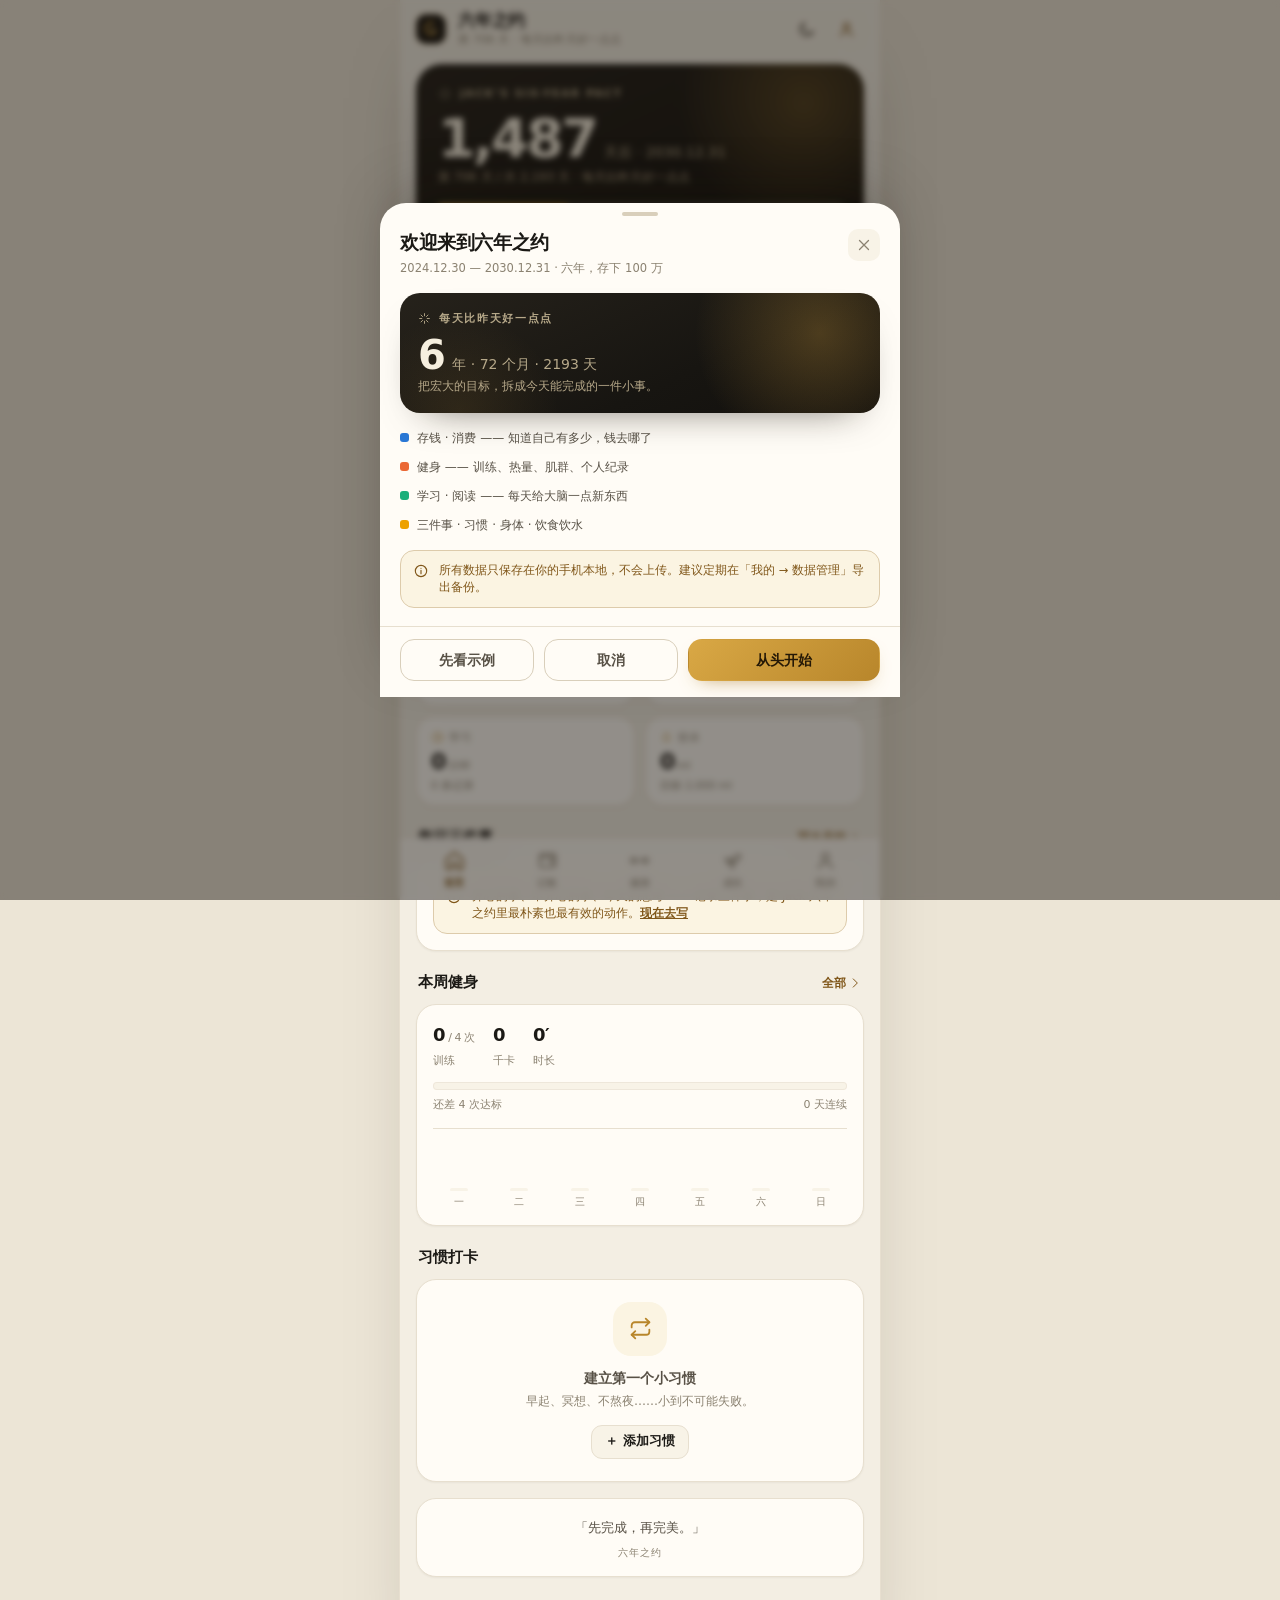
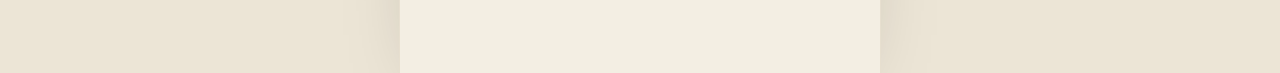
==== 六年之约.html @ 823431a7 "六年之约 · PWA 离线记录应用 存钱、消费、健身、学习、阅读、习惯、饮食、身体数据与小米手表 CSV 导入。  Co-Authored-By: Claude Code <noreply@anthr" ====
<!doctype html>
<html lang="zh-CN" data-theme="light">
<head>
<meta charset="utf-8">
<meta name="viewport" content="width=device-width, initial-scale=1, viewport-fit=cover, maximum-scale=1">
<meta name="theme-color" content="#F3EEE3" id="theme-color">
<meta name="description" content="Jack 六年之约 · 存钱、消费、健身、学习、阅读、习惯，每天比昨天好一点点。">
<meta name="apple-mobile-web-app-capable" content="yes">
<meta name="apple-mobile-web-app-status-bar-style" content="default">
<meta name="apple-mobile-web-app-title" content="六年之约">
<title>六年之约 · Jack</title>

<link rel="icon" href="[data-uri]">
<link rel="apple-touch-icon" href="[data-uri]">
<style>
/* ============================================================
   六年之约 · Jack — mobile PWA
   Warm paper + gold. Light & dark are each selected, not flipped.
   ============================================================ */

:root {
  color-scheme: light;
  --bg: #f3eee3;
  --bg-2: #ece5d6;
  --card: #fffcf6;
  --card-2: #f8f3e7;
  --ink: #1b1915;
  --ink-2: #585146;
  --muted: #8b8271;
  --line: #e7dfcf;
  --line-2: #d9cfbb;
  --gold: #b8862b;
  --gold-2: #d5a845;
  --gold-ink: #80571a;
  --gold-soft: #f4e6c4;
  --gold-wash: #fbf4e2;
  --gold-grad: linear-gradient(135deg, #d9a845 0%, #b8862b 100%);
  --good: #006300;
  --good-wash: #e8f2e6;
  --critical: #b5483e;
  --critical-wash: #f8e9e6;
  --info: #2a78d6;
  --shadow: 0 1px 2px rgba(48, 38, 18, .04), 0 10px 28px -16px rgba(48, 38, 18, .22);
  --shadow-sm: 0 1px 2px rgba(48, 38, 18, .05);
  --hero-bg: linear-gradient(155deg, #26221b 0%, #171511 62%, #12100d 100%);
  --hero-ink: #f6efdf;
  --hero-muted: #b7a98a;
  --track: rgba(255, 255, 255, .13);
  --chart-grid: #e7dfcf;
  --chart-axis: #b9ae98;
  --tooltip-bg: #1b1915;
  --tooltip-ink: #fffcf6;
  --series-1: #2a78d6;
  --series-2: #eb6834;
  --series-3: #1baf7a;
  --series-4: #eda100;
  --series-5: #e87ba4;
  --series-6: #008300;
  --series-7: #6250d6;
  --series-8: #e34948;
  --series-other: #8b8271;
  --radius: 20px;
  --safe-t: env(safe-area-inset-top, 0px);
  --safe-b: env(safe-area-inset-bottom, 0px);
}

html[data-theme="dark"] {
  color-scheme: dark;
  --bg: #0e0d0c;
  --bg-2: #151412;
  --card: #181613;
  --card-2: #201d19;
  --ink: #f4efe5;
  --ink-2: #c7bfb0;
  --muted: #948b7b;
  --line: #2b2722;
  --line-2: #3a352e;
  --gold: #d9a441;
  --gold-2: #e9be63;
  --gold-ink: #e9be63;
  --gold-soft: #3a2d14;
  --gold-wash: #241d10;
  --good: #4caf50;
  --good-wash: #17271a;
  --critical: #e66767;
  --critical-wash: #2b1716;
  --info: #3987e5;
  --shadow: 0 1px 0 rgba(255, 255, 255, .03), 0 18px 40px -24px rgba(0, 0, 0, .8);
  --shadow-sm: 0 1px 0 rgba(255, 255, 255, .03);
  --hero-bg: linear-gradient(155deg, #262119 0%, #191612 60%, #12100d 100%);
  --hero-ink: #f6efdf;
  --hero-muted: #b7a98a;
  --track: rgba(255, 255, 255, .13);
  --chart-grid: #2b2722;
  --chart-axis: #6f675a;
  --tooltip-bg: #f4efe5;
  --tooltip-ink: #171410;
  --series-1: #3987e5;
  --series-2: #d95926;
  --series-3: #199e70;
  --series-4: #c98500;
  --series-5: #d55181;
  --series-6: #008300;
  --series-7: #9085e9;
  --series-8: #e66767;
  --series-other: #948b7b;
}

* { box-sizing: border-box; }
html, body { margin: 0; padding: 0; }
html { -webkit-text-size-adjust: 100%; }
body {
  background: var(--bg);
  color: var(--ink);
  font-family: -apple-system, BlinkMacSystemFont, system-ui, "Segoe UI", "PingFang SC", "Hiragino Sans GB", "Microsoft YaHei", sans-serif;
  font-size: 15px;
  line-height: 1.5;
  -webkit-font-smoothing: antialiased;
  -webkit-tap-highlight-color: transparent;
  overscroll-behavior-y: none;
}
button, input, select, textarea { font: inherit; color: inherit; }
button { cursor: pointer; border: 0; background: none; padding: 0; }
a { color: inherit; text-decoration: none; }
h1, h2, h3, h4, p { margin: 0; }
svg { display: block; }
:focus-visible { outline: 2px solid var(--gold); outline-offset: 2px; }

/* ---------- shell ---------- */
#phone {
  max-width: 480px;
  min-height: 100dvh;
  margin: 0 auto;
  position: relative;
  background: var(--bg);
}
@media (min-width: 560px) {
  body { background: var(--bg-2); }
  #phone {
    box-shadow: 0 0 0 1px var(--line), 0 30px 80px -40px rgba(30, 24, 12, .35);
  }
}
.view {
  padding: 4px 16px calc(96px + var(--safe-b));
  outline: none;
  animation: fadein .22s ease;
}
@keyframes fadein { from { opacity: .35; transform: translateY(4px); } to { opacity: 1; transform: none; } }
@media (prefers-reduced-motion: reduce) {
  .view { animation: none; }
  * { scroll-behavior: auto !important; }
}

/* ---------- top bar ---------- */
.topbar {
  position: sticky;
  top: 0;
  z-index: 40;
  padding: calc(10px + var(--safe-t)) 16px 10px;
  display: flex;
  align-items: center;
  gap: 12px;
  background: color-mix(in srgb, var(--bg) 82%, transparent);
  -webkit-backdrop-filter: saturate(140%) blur(14px);
  backdrop-filter: saturate(140%) blur(14px);
  border-bottom: 1px solid transparent;
  transition: border-color .2s;
}
.topbar.scrolled { border-bottom-color: var(--line); }
.tb-back {
  width: 34px; height: 34px; margin-left: -6px;
  display: grid; place-items: center;
  border-radius: 12px; color: var(--ink-2);
}
.tb-back:active { background: var(--card-2); }
.tb-title { flex: 1; min-width: 0; }
.tb-title h1 { font-size: 17px; font-weight: 650; letter-spacing: -.2px; line-height: 1.25; }
.tb-title p { font-size: 11px; color: var(--muted); letter-spacing: .02em; margin-top: 1px; }
.tb-mark {
  width: 30px; height: 30px; border-radius: 10px;
  background: #1b1915; display: grid; place-items: center;
  box-shadow: inset 0 0 0 1px rgba(217, 164, 65, .3);
}
.tb-mark svg { width: 20px; height: 20px; }
.tb-actions { display: flex; gap: 4px; }
.icon-btn {
  width: 36px; height: 36px; border-radius: 12px;
  display: grid; place-items: center; color: var(--ink-2);
  transition: background .15s, color .15s;
}
.icon-btn:active { background: var(--card-2); color: var(--ink); }
.icon-btn.accent { color: var(--gold-ink); }

/* ---------- tab bar ---------- */
.tabbar {
  position: fixed;
  z-index: 50;
  left: 50%; bottom: 0;
  transform: translateX(-50%);
  width: 100%; max-width: 480px;
  display: grid;
  grid-template-columns: repeat(5, 1fr);
  padding: 6px 8px calc(6px + var(--safe-b));
  background: color-mix(in srgb, var(--card) 88%, transparent);
  -webkit-backdrop-filter: saturate(150%) blur(18px);
  backdrop-filter: saturate(150%) blur(18px);
  border-top: 1px solid var(--line);
}
.tab {
  display: flex; flex-direction: column; align-items: center; gap: 3px;
  padding: 5px 0 4px; border-radius: 14px;
  color: var(--muted);
  font-size: 10px; letter-spacing: .02em;
  transition: color .15s;
}
.tab svg { width: 23px; height: 23px; }
.tab.active { color: var(--gold-ink); font-weight: 600; }
.tab:active { background: var(--gold-wash); }

/* ---------- page heads ---------- */
.page-head { display: flex; align-items: flex-end; justify-content: space-between; gap: 12px; padding: 10px 2px 14px; }
.page-head h2 { font-size: 24px; font-weight: 680; letter-spacing: -.6px; }
.page-head p { font-size: 12px; color: var(--muted); margin-top: 3px; }
.head-action { font-size: 13px; color: var(--gold-ink); font-weight: 600; white-space: nowrap; padding: 6px 0 2px; }

/* ---------- cards ---------- */
.card {
  background: var(--card);
  border: 1px solid var(--line);
  border-radius: var(--radius);
  box-shadow: var(--shadow-sm);
}
.card-pad { padding: 16px; }
.section { margin-top: 20px; }
.section-head { display: flex; align-items: baseline; justify-content: space-between; gap: 12px; margin: 0 2px 10px; }
.section-head h3 { font-size: 15px; font-weight: 650; letter-spacing: -.1px; }
.section-head .sub { font-size: 11px; color: var(--muted); }
.link { font-size: 12px; color: var(--gold-ink); font-weight: 600; display: inline-flex; align-items: center; gap: 2px; }
.link svg { width: 14px; height: 14px; }

/* ---------- hero ---------- */
.hero {
  position: relative;
  overflow: hidden;
  border-radius: 26px;
  padding: 22px 22px 20px;
  background: var(--hero-bg);
  color: var(--hero-ink);
  box-shadow: 0 18px 40px -26px rgba(20, 15, 5, .7);
}
.hero::before {
  content: "";
  position: absolute; right: -70px; top: -90px;
  width: 260px; height: 260px; border-radius: 50%;
  background: radial-gradient(circle, rgba(217, 164, 65, .28), transparent 68%);
  pointer-events: none;
}
.hero::after {
  content: "";
  position: absolute; left: -40px; bottom: -100px;
  width: 200px; height: 200px; border-radius: 50%;
  background: radial-gradient(circle, rgba(217, 164, 65, .10), transparent 70%);
  pointer-events: none;
}
.hero > * { position: relative; z-index: 1; }
.hero-eyebrow {
  display: flex; align-items: center; gap: 8px;
  font-size: 10.5px; letter-spacing: .16em; text-transform: uppercase;
  color: var(--hero-muted); font-weight: 600;
}
.hero-eyebrow .spark { width: 14px; height: 14px; color: var(--gold-2); }
.hero-big-row { display: flex; align-items: baseline; gap: 8px; margin: 10px 0 2px; }
.hero-big { font-size: 54px; font-weight: 620; letter-spacing: -2.5px; line-height: 1; font-variant-numeric: normal; }
.hero-big.sm { font-size: 40px; letter-spacing: -1.5px; }
.hero-unit { font-size: 14px; color: var(--hero-muted); font-weight: 500; }
.hero-caption { font-size: 12px; color: var(--hero-muted); }
.hero-meter { margin-top: 18px; }
.hero-meter .meter-track { background: var(--track); }
.hero-meter .meter-fill { background: var(--gold-grad); }
.hero-meter-labels { display: flex; justify-content: space-between; font-size: 10.5px; color: var(--hero-muted); margin-top: 7px; }
.hero-divider { height: 1px; background: rgba(255, 255, 255, .1); margin: 16px 0 14px; }
.hero-row { display: flex; align-items: center; gap: 12px; }
.hero-row .grow { flex: 1; min-width: 0; }
.hero-k { font-size: 10.5px; letter-spacing: .06em; color: var(--hero-muted); }
.hero-v { font-size: 18px; font-weight: 620; margin-top: 2px; letter-spacing: -.3px; }
.hero-v small { font-size: 11px; color: var(--hero-muted); font-weight: 500; margin-left: 3px; letter-spacing: 0; }
.hero-chip {
  font-size: 10.5px; padding: 5px 9px; border-radius: 99px;
  background: rgba(217, 164, 65, .16); color: var(--gold-2);
  border: 1px solid rgba(217, 164, 65, .24); white-space: nowrap;
}
.hero-pillars { display: flex; gap: 6px; flex-wrap: wrap; margin-top: 14px; }
.hero-pillar { font-size: 10px; color: var(--hero-muted); border: 1px solid rgba(255,255,255,.13); padding: 3px 8px; border-radius: 99px; }

/* ---------- meters / rings ---------- */
.meter-track {
  height: 8px; border-radius: 99px; background: var(--card-2);
  overflow: hidden; box-shadow: inset 0 0 0 1px color-mix(in srgb, var(--line) 55%, transparent);
}
.meter-fill { height: 100%; border-radius: 99px; background: var(--gold-grad); transition: width .5s cubic-bezier(.2,.8,.2,1); }
.meter-fill.good { background: linear-gradient(90deg, #4d7a3f, #5f8f4c); }
.meter-fill.critical { background: linear-gradient(90deg, #c06a5d, #b5483e); }
.meter-row { display: flex; justify-content: space-between; font-size: 11px; color: var(--muted); margin-top: 7px; }
.ring {
  --p: 0;
  width: 122px; height: 122px; border-radius: 50%;
  background: conic-gradient(var(--ring-color, var(--gold)) calc(var(--p) * 1%), var(--card-2) 0);
  display: grid; place-items: center; position: relative;
  box-shadow: inset 0 0 0 1px var(--line);
}
.ring::after {
  content: ""; position: absolute; inset: 11px; border-radius: 50%;
  background: var(--card);
  box-shadow: inset 0 0 0 1px var(--line);
}
.ring-inner { position: relative; z-index: 1; text-align: center; }
.ring-inner b { display: block; font-size: 23px; font-weight: 650; letter-spacing: -.8px; }
.ring-inner span { font-size: 10px; color: var(--muted); }
.ring.sm { width: 82px; height: 82px; }
.ring.sm::after { inset: 8px; }
.ring.sm .ring-inner b { font-size: 16px; }

/* ---------- stat tiles ---------- */
.stat-grid { display: grid; grid-template-columns: 1fr 1fr; gap: 10px; }
.stat-grid.t4 { grid-template-columns: 1fr 1fr; }
.stat-grid.g5 { grid-template-columns: repeat(2, 1fr); }
.stat {
  background: var(--card); border: 1px solid var(--line); border-radius: 18px;
  padding: 13px 14px 12px; box-shadow: var(--shadow-sm);
  display: flex; flex-direction: column; gap: 2px; min-width: 0;
}
.stat-label { font-size: 11px; color: var(--muted); display: flex; align-items: center; gap: 5px; }
.stat-label svg { width: 13px; height: 13px; color: var(--gold); }
.stat-value { font-size: 22px; font-weight: 650; letter-spacing: -.6px; line-height: 1.25; }
.stat-value small { font-size: 11px; font-weight: 500; color: var(--muted); margin-left: 2px; letter-spacing: 0; }
.stat-foot { font-size: 10.5px; color: var(--muted); }
.stat-foot.up { color: var(--good); }
.stat-foot.down { color: var(--critical); }
.stat.tint { background: var(--gold-wash); border-color: color-mix(in srgb, var(--gold) 22%, var(--line)); }
.stat.tint .stat-value { color: var(--gold-ink); }

/* ---------- quick actions ---------- */
.quick-grid { display: grid; grid-template-columns: repeat(4, 1fr); gap: 6px; }
.quick { display: flex; flex-direction: column; align-items: center; gap: 7px; padding: 8px 2px; border-radius: 16px; color: var(--ink-2); }
.quick:active { background: var(--card-2); }
.quick-ic {
  width: 46px; height: 46px; border-radius: 16px;
  background: var(--card); border: 1px solid var(--line);
  display: grid; place-items: center; color: var(--gold-ink);
  box-shadow: var(--shadow-sm);
}
.quick-ic svg { width: 21px; height: 21px; }
.quick span { font-size: 10.5px; }

/* ---------- lists ---------- */
.list { display: flex; flex-direction: column; }
.list > * + * { border-top: 1px solid var(--line); }
.row { display: flex; align-items: center; gap: 12px; padding: 12px 14px; background: none; text-align: left; width: 100%; }
.row-main { flex: 1; min-width: 0; }
.row-title { font-size: 14px; font-weight: 560; display: flex; align-items: center; gap: 7px; }
.row-sub { font-size: 11px; color: var(--muted); margin-top: 2px; overflow: hidden; text-overflow: ellipsis; white-space: nowrap; }
.row-amt { font-size: 15px; font-weight: 650; font-variant-numeric: tabular-nums; white-space: nowrap; }
.row-amt.in { color: var(--good); }
.row-amt.out { color: var(--ink); }
.row-side { font-size: 11px; color: var(--muted); white-space: nowrap; text-align: right; }
.row-ic {
  width: 38px; height: 38px; border-radius: 12px; flex: none;
  display: grid; place-items: center;
  background: var(--card-2); color: var(--ink-2);
  font-size: 17px;
}
.row-ic.gold { background: var(--gold-wash); color: var(--gold-ink); }
.row-del {
  width: 30px; height: 30px; flex: none; border-radius: 9px;
  display: grid; place-items: center; color: var(--muted); opacity: .65;
}
.row-del:active { background: var(--critical-wash); color: var(--critical); }
.row-del svg { width: 15px; height: 15px; }
.row-chev { color: var(--muted); width: 16px; height: 16px; flex: none; }
.row-actions { display: flex; align-items: center; gap: 2px; }
.date-group-title {
  font-size: 11px; color: var(--muted); letter-spacing: .04em;
  padding: 14px 2px 6px; font-weight: 600;
}
.day-total { float: right; font-weight: 500; color: var(--muted); font-variant-numeric: tabular-nums; }

/* ---------- empty ---------- */
.empty { text-align: center; padding: 34px 20px 30px; color: var(--muted); }
.empty-ic {
  width: 54px; height: 54px; margin: 0 auto 12px; border-radius: 18px;
  background: var(--gold-wash); color: var(--gold); display: grid; place-items: center;
}
.empty-ic svg { width: 25px; height: 25px; }
.empty b { display: block; color: var(--ink-2); font-size: 14px; font-weight: 600; margin-bottom: 3px; }
.empty p { font-size: 12px; line-height: 1.6; }
.empty .btn { margin-top: 14px; }
.empty.sm { padding: 22px 16px; }

/* ---------- buttons ---------- */
.btn {
  display: inline-flex; align-items: center; justify-content: center; gap: 6px;
  min-height: 42px; padding: 0 18px; border-radius: 14px;
  font-size: 14px; font-weight: 600; letter-spacing: .01em;
  background: var(--card-2); color: var(--ink);
  border: 1px solid var(--line);
  transition: transform .1s, filter .15s;
}
.btn:active { transform: scale(.985); }
.btn svg { width: 17px; height: 17px; }
.btn-primary {
  background: var(--gold-grad); color: #241806; border-color: transparent;
  box-shadow: 0 8px 20px -12px rgba(160, 115, 30, .8);
}
.btn-primary:active { filter: brightness(.97); }
.btn-ghost { background: transparent; border-color: var(--line-2); color: var(--ink-2); }
.btn-danger { background: var(--critical-wash); color: var(--critical); border-color: color-mix(in srgb, var(--critical) 20%, var(--line)); }
.btn-block { width: 100%; }
.btn-sm { min-height: 34px; padding: 0 13px; font-size: 12.5px; border-radius: 11px; }
.btn-row { display: flex; gap: 10px; }
.btn-row > * { flex: 1; }
.btn-quiet { background: none; border: 0; color: var(--muted); font-size: 12px; padding: 6px; }

/* ---------- segmented ---------- */
.seg {
  display: flex; gap: 3px; padding: 4px;
  background: var(--card-2); border: 1px solid var(--line);
  border-radius: 14px;
}
.seg button {
  flex: 1; min-height: 34px; border-radius: 10px;
  font-size: 13px; color: var(--muted); font-weight: 550;
  transition: background .15s, color .15s, box-shadow .15s;
}
.seg button.on {
  background: var(--card); color: var(--ink); font-weight: 650;
  box-shadow: 0 1px 3px rgba(40, 30, 10, .12);
}
.seg.gold button.on { background: var(--gold-grad); color: #241806; box-shadow: none; }
.seg.tabs { background: transparent; border: 0; padding: 0 0 2px; gap: 18px; border-radius: 0; border-bottom: 1px solid var(--line); }
.seg.tabs button { flex: none; min-height: 36px; padding: 0 2px; border-radius: 0; position: relative; font-size: 14px; }
.seg.tabs button.on { background: none; box-shadow: none; color: var(--ink); }
.seg.tabs button.on::after {
  content: ""; position: absolute; left: 0; right: 0; bottom: -1px; height: 2px;
  background: var(--gold); border-radius: 2px;
}

/* ---------- chips ---------- */
.chips { display: flex; flex-wrap: wrap; gap: 7px; }
.chip {
  position: relative; display: inline-flex; align-items: center; gap: 5px;
  min-height: 34px; padding: 0 12px; border-radius: 99px;
  border: 1px solid var(--line); background: var(--card-2);
  font-size: 12.5px; color: var(--ink-2); user-select: none;
  transition: border-color .15s, background .15s, color .15s;
}
.chip input { position: absolute; opacity: 0; pointer-events: none; width: 1px; height: 1px; }
.chip:has(input:checked), .chip.on {
  background: var(--gold-wash); border-color: var(--gold);
  color: var(--gold-ink); font-weight: 600;
}
.chip:active { transform: scale(.98); }
.chip .swatch { width: 7px; height: 7px; border-radius: 50%; background: currentColor; opacity: .8; }
.chip.mini { min-height: 28px; padding: 0 10px; font-size: 11.5px; }

.tag {
  display: inline-flex; align-items: center; gap: 4px;
  font-size: 10.5px; padding: 2px 7px; border-radius: 6px;
  background: var(--card-2); color: var(--muted); white-space: nowrap;
}
.tag.gold { background: var(--gold-wash); color: var(--gold-ink); }
.tag.good { background: var(--good-wash); color: var(--good); }
.tag.critical { background: var(--critical-wash); color: var(--critical); }

/* ---------- forms ---------- */
.field { margin-bottom: 14px; }
.field > label, .field-label { display: block; font-size: 12px; color: var(--ink-2); font-weight: 600; margin-bottom: 6px; letter-spacing: .01em; }
.field .hint { font-size: 11px; color: var(--muted); margin-top: 5px; line-height: 1.5; }
.field-grid { display: grid; grid-template-columns: 1fr 1fr; gap: 10px; }
.field-grid-3 { display: grid; grid-template-columns: repeat(3, 1fr); gap: 8px; }
.input {
  width: 100%; min-height: 44px; padding: 10px 12px;
  background: var(--card-2); border: 1px solid var(--line);
  border-radius: 12px; color: var(--ink); font-size: 16px;
  transition: border-color .15s, box-shadow .15s;
  appearance: none;
}
textarea.input { min-height: 84px; resize: vertical; line-height: 1.6; font-size: 15px; }
.input::placeholder { color: var(--muted); opacity: .7; }
.input:focus { outline: none; border-color: var(--gold); box-shadow: 0 0 0 3px color-mix(in srgb, var(--gold) 16%, transparent); }
select.input {
  background-image: linear-gradient(45deg, transparent 50%, var(--muted) 50%), linear-gradient(135deg, var(--muted) 50%, transparent 50%);
  background-position: calc(100% - 16px) 19px, calc(100% - 11px) 19px;
  background-size: 5px 5px, 5px 5px; background-repeat: no-repeat;
  padding-right: 32px;
}
input[type="date"].input { min-height: 44px; }
input[type="range"] { width: 100%; accent-color: var(--gold); }
.range-row { display: flex; align-items: center; gap: 12px; }
.range-row output { min-width: 34px; text-align: right; font-weight: 650; color: var(--gold-ink); font-variant-numeric: tabular-nums; }
.money-input { position: relative; }
.money-input .cur { position: absolute; left: 13px; top: 50%; transform: translateY(-50%); color: var(--muted); font-weight: 600; }
.money-input .input { padding-left: 30px; font-size: 20px; font-weight: 620; letter-spacing: -.3px; }
.form-note { font-size: 11px; color: var(--muted); line-height: 1.6; margin-top: 2px; }
.watch-steps { margin: 8px 0 0; padding-left: 18px; font-size: 12px; color: var(--muted); line-height: 1.85; }
.watch-steps li + li { margin-top: 2px; }
.watch-steps b { color: var(--ink); font-weight: 560; }

/* exercise rows */
.ex-list { display: flex; flex-direction: column; gap: 8px; }
.ex-row { display: grid; grid-template-columns: 1.5fr .62fr .62fr .8fr 28px; gap: 6px; align-items: center; }
.ex-row .input { min-height: 40px; padding: 7px 8px; font-size: 14px; text-align: center; }
.ex-row .input.ex-name { text-align: left; font-size: 13px; }
.ex-row .row-del { width: 26px; height: 34px; }
.ex-head { display: grid; grid-template-columns: 1.5fr .62fr .62fr .8fr 28px; gap: 6px; font-size: 10px; color: var(--muted); padding: 0 2px 4px; text-align: center; }
.ex-head span:first-child, .ex-head span:last-child { text-align: left; }
.ex-add { margin-top: 9px; }
.calc-note {
  display: flex; align-items: center; gap: 8px;
  background: var(--gold-wash); border: 1px solid color-mix(in srgb, var(--gold) 24%, var(--line));
  color: var(--gold-ink); border-radius: 12px; padding: 10px 12px;
  font-size: 12px; line-height: 1.5;
}
.calc-note b { font-variant-numeric: tabular-nums; }

/* ---------- charts ---------- */
.chart-card { padding: 16px 12px 12px; }
.chart-head { display: flex; align-items: center; justify-content: space-between; gap: 10px; padding: 0 4px 8px; }
.chart-head .t { font-size: 13px; font-weight: 650; }
.chart-head .s { font-size: 10.5px; color: var(--muted); }
.chart { width: 100%; height: auto; overflow: visible; }
.chart text { font-family: inherit; }
.chart .grid { stroke: var(--chart-grid); stroke-width: 1; }
.chart .axis-label { fill: var(--chart-axis); font-size: 9.5px; }
.chart .bar { transition: opacity .15s; }
.chart .bar-hit { fill: transparent; cursor: pointer; }
.chart .bar-hit:active { fill: color-mix(in srgb, var(--gold) 8%, transparent); }
.chart .value-label { fill: var(--ink-2); font-size: 10px; font-weight: 600; }
.chart .line-path { fill: none; stroke-width: 2; stroke-linejoin: round; stroke-linecap: round; }
.chart .end-label { fill: var(--ink); font-size: 10.5px; font-weight: 650; }
.chart .dot { stroke: var(--card); stroke-width: 2; }
.chart .empty-chart { fill: var(--muted); font-size: 11px; }
.chart-table-toggle { font-size: 10.5px; color: var(--muted); }

.legend { display: flex; flex-direction: column; gap: 9px; }
.legend-item { display: flex; align-items: center; gap: 8px; font-size: 12px; }
.legend-dot { width: 9px; height: 9px; border-radius: 3px; flex: none; }
.legend-name { flex: 1; min-width: 0; color: var(--ink-2); overflow: hidden; text-overflow: ellipsis; white-space: nowrap; }
.legend-val { color: var(--muted); font-variant-numeric: tabular-nums; }
.legend-pct { width: 38px; text-align: right; color: var(--ink-2); font-variant-numeric: tabular-nums; font-weight: 600; }
.donut-wrap { display: flex; align-items: center; gap: 16px; }
.donut-wrap .legend { flex: 1; }
.donut-holder { position: relative; flex: none; }
.donut-center { position: absolute; inset: 0; display: grid; place-items: center; text-align: center; }
.donut-center b { display: block; font-size: 17px; font-weight: 650; letter-spacing: -.4px; }
.donut-center span { font-size: 10px; color: var(--muted); }

/* heatmap */
.heatmap { display: flex; gap: 3px; overflow-x: auto; padding: 2px 0 4px; scrollbar-width: none; }
.heatmap::-webkit-scrollbar { display: none; }
.hm-week { display: flex; flex-direction: column; gap: 3px; flex: none; }
.hm-cell { width: 11px; height: 11px; border-radius: 3px; background: var(--card-2); box-shadow: inset 0 0 0 1px color-mix(in srgb, var(--line) 60%, transparent); }
.hm-cell.l1 { background: color-mix(in srgb, var(--gold) 22%, var(--card)); }
.hm-cell.l2 { background: color-mix(in srgb, var(--gold) 45%, var(--card)); }
.hm-cell.l3 { background: color-mix(in srgb, var(--gold) 70%, var(--card)); }
.hm-cell.l4 { background: var(--gold); }
.hm-cell.future { opacity: 0; }
.hm-legend { display: flex; align-items: center; gap: 5px; justify-content: flex-end; font-size: 10px; color: var(--muted); margin-top: 5px; }
.hm-legend .hm-cell { width: 9px; height: 9px; }
.hm-days { display: flex; flex-direction: column; gap: 3px; margin-right: 2px; padding-top: 0; }
.hm-days span { height: 11px; font-size: 8px; line-height: 11px; color: var(--muted); }

/* pr cards */
.pr-scroll { display: flex; gap: 9px; overflow-x: auto; padding: 2px 2px 6px; scrollbar-width: none; }
.pr-scroll::-webkit-scrollbar { display: none; }
.pr-card {
  flex: none; min-width: 132px; background: var(--card); border: 1px solid var(--line);
  border-radius: 16px; padding: 12px 13px; box-shadow: var(--shadow-sm);
}
.pr-card .name { font-size: 11.5px; color: var(--muted); }
.pr-card .val { font-size: 20px; font-weight: 650; letter-spacing: -.5px; margin-top: 4px; }
.pr-card .val small { font-size: 10px; color: var(--muted); font-weight: 500; margin-left: 2px; }
.pr-card .when { font-size: 9.5px; color: var(--muted); margin-top: 2px; }

/* distribution bars */
.dist { display: flex; flex-direction: column; gap: 9px; }
.dist-row { display: grid; grid-template-columns: 46px 1fr 34px; align-items: center; gap: 9px; font-size: 11.5px; }
.dist-name { color: var(--ink-2); }
.dist-track { height: 8px; border-radius: 99px; background: var(--card-2); overflow: hidden; }
.dist-fill { height: 100%; border-radius: 99px; background: var(--gold); }
.dist-val { text-align: right; color: var(--muted); font-variant-numeric: tabular-nums; }

/* ---------- fitness ---------- */
.workout-card { padding: 14px; }
.wk-top { display: flex; align-items: flex-start; gap: 11px; }
.wk-ic { width: 42px; height: 42px; border-radius: 14px; background: var(--gold-wash); display: grid; place-items: center; font-size: 20px; flex: none; }
.wk-main { flex: 1; min-width: 0; }
.wk-name { font-size: 14.5px; font-weight: 650; display: flex; align-items: center; gap: 7px; flex-wrap: wrap; }
.wk-meta { font-size: 11px; color: var(--muted); margin-top: 3px; display: flex; flex-wrap: wrap; gap: 3px 9px; }
.wk-kcal { font-size: 17px; font-weight: 680; color: var(--gold-ink); letter-spacing: -.4px; white-space: nowrap; }
.wk-kcal small { font-size: 9.5px; font-weight: 500; color: var(--muted); margin-left: 2px; letter-spacing: 0; }
.wk-tags { display: flex; flex-wrap: wrap; gap: 5px; margin-top: 9px; }
.wk-ex { margin-top: 10px; border-top: 1px dashed var(--line); padding-top: 9px; display: flex; flex-direction: column; gap: 4px; }
.wk-ex-line { display: flex; justify-content: space-between; gap: 10px; font-size: 11.5px; color: var(--ink-2); }
.wk-ex-line .vol { color: var(--muted); font-variant-numeric: tabular-nums; }
.wk-note { margin-top: 9px; font-size: 11.5px; color: var(--ink-2); background: var(--card-2); border-radius: 10px; padding: 8px 10px; line-height: 1.55; }
.wk-foot { display: flex; align-items: center; justify-content: space-between; margin-top: 10px; font-size: 10.5px; color: var(--muted); }

/* ---------- misc ---------- */
.divider { height: 1px; background: var(--line); margin: 14px 0; }
.spacer-8 { height: 8px; }
.spacer-16 { height: 16px; }
.muted { color: var(--muted); }
.small { font-size: 11.5px; }
.center { text-align: center; }
.mt8 { margin-top: 8px; }
.mt12 { margin-top: 12px; }
.mt16 { margin-top: 16px; }
.pad { padding: 16px; }
.nowrap { white-space: nowrap; }
.flex { display: flex; align-items: center; gap: 10px; }
.flex .grow { flex: 1; min-width: 0; }
.stat-inline { display: flex; gap: 18px; }
.stat-inline > div b { display: block; font-size: 18px; font-weight: 650; letter-spacing: -.4px; }
.stat-inline > div span { font-size: 10.5px; color: var(--muted); }

.notice {
  display: flex; gap: 10px; align-items: flex-start;
  padding: 11px 12px; border-radius: 14px;
  background: var(--gold-wash); border: 1px solid color-mix(in srgb, var(--gold) 22%, var(--line));
  color: var(--gold-ink); font-size: 11.5px; line-height: 1.5;
}
.notice svg { width: 16px; height: 16px; flex: none; margin-top: 1px; }
.notice button { text-decoration: underline; font-weight: 600; color: inherit; }
.notice.plain { background: var(--card-2); border-color: var(--line); color: var(--ink-2); }

/* daily prompts */
.prompt { margin-bottom: 12px; }
.prompt-label { display: flex; align-items: center; gap: 7px; font-size: 12.5px; font-weight: 650; margin-bottom: 6px; }
.prompt-ic { width: 22px; height: 22px; border-radius: 7px; display: grid; place-items: center; font-size: 11px; background: var(--gold-wash); color: var(--gold-ink); }
.prompt.p-sad .prompt-ic { background: var(--critical-wash); color: var(--critical); }
.prompt.p-think .prompt-ic { background: var(--good-wash); color: var(--good); }
.prompt textarea.input { min-height: 62px; }

/* habit */
.habit-row { display: flex; align-items: center; gap: 12px; padding: 12px 14px; }
.habit-check {
  width: 30px; height: 30px; border-radius: 50%; flex: none;
  border: 1.5px solid var(--line-2); background: var(--card);
  display: grid; place-items: center; color: transparent;
  transition: background .15s, border-color .15s, color .15s;
}
.habit-check svg { width: 16px; height: 16px; }
.habit-check.on { background: var(--gold-grad); border-color: transparent; color: #241806; }
.habit-info { flex: 1; min-width: 0; }
.habit-name { font-size: 14px; font-weight: 560; display: flex; align-items: center; gap: 6px; }
.habit-name .emoji { font-size: 15px; }
.habit-sub { font-size: 10.5px; color: var(--muted); margin-top: 2px; }
.habit-dots { display: flex; gap: 3px; margin-top: 5px; }
.hdot { width: 6px; height: 6px; border-radius: 50%; background: var(--line-2); }
.hdot.on { background: var(--gold); }
.hdot.today { box-shadow: 0 0 0 1.5px var(--gold-wash), 0 0 0 2px var(--gold); }

/* water */
.water-row { display: flex; gap: 5px; flex-wrap: wrap; }
.glass-grid { display: flex; flex-wrap: wrap; gap: 4px; margin-top: 10px; }
.glass { width: 15px; height: 22px; border-radius: 3px 3px 6px 6px; background: var(--card-2); box-shadow: inset 0 0 0 1px var(--line); }
.glass.on { background: color-mix(in srgb, var(--info) 60%, var(--card)); box-shadow: none; }

/* meal */
.meal-block { padding: 12px 14px; }
.meal-head { display: flex; align-items: center; justify-content: space-between; font-size: 12px; color: var(--ink-2); font-weight: 650; }
.meal-head .kcal { color: var(--muted); font-weight: 500; font-size: 11px; font-variant-numeric: tabular-nums; }
.meal-items { margin-top: 7px; display: flex; flex-direction: column; gap: 4px; }
.meal-item { display: flex; align-items: center; gap: 8px; font-size: 12px; color: var(--ink-2); }
.meal-item .m-name { flex: 1; min-width: 0; }
.meal-item .v { flex: none; color: var(--muted); font-variant-numeric: tabular-nums; white-space: nowrap; }
.meal-item .row-del { width: 24px; height: 24px; opacity: .5; }

/* body */
.bmi-pill { display: inline-flex; align-items: baseline; gap: 5px; padding: 6px 12px; border-radius: 99px; background: var(--gold-wash); color: var(--gold-ink); font-weight: 650; }
.bmi-pill small { font-size: 10px; font-weight: 500; color: var(--muted); }

/* book cards */
.book-card { padding: 14px; }
.book-card .bk-title { font-size: 15px; font-weight: 650; letter-spacing: -.2px; }
.book-card .bk-sub { font-size: 10.5px; color: var(--muted); margin-top: 2px; }

/* setting rows */
.setting-row { display: flex; align-items: center; justify-content: space-between; gap: 12px; padding: 13px 14px; width: 100%; text-align: left; }
.setting-row .sr-main { flex: 1; min-width: 0; }
.setting-row .sr-title { font-size: 13.5px; font-weight: 550; }
.setting-row .sr-sub { font-size: 10.5px; color: var(--muted); margin-top: 1px; }
.setting-row .sr-val { font-size: 12.5px; color: var(--muted); }

/* profile */
.profile-card { display: flex; align-items: center; gap: 14px; padding: 18px; }
.avatar {
  width: 54px; height: 54px; border-radius: 18px; flex: none;
  background: var(--gold-grad); color: #241806;
  display: grid; place-items: center; font-size: 22px; font-weight: 700;
  letter-spacing: -.5px;
}
.profile-name { font-size: 18px; font-weight: 650; letter-spacing: -.3px; }
.profile-sub { font-size: 11px; color: var(--muted); margin-top: 2px; }

/* quote */
.quote { padding: 18px 18px 16px; text-align: center; }
.quote p { font-size: 13px; color: var(--ink-2); line-height: 1.7; }
.quote span { display: block; font-size: 10px; color: var(--muted); margin-top: 6px; letter-spacing: .08em; }

/* ---------- sheet ---------- */
body.sheet-open { overflow: hidden; }
.sheet-overlay {
  position: fixed; inset: 0; z-index: 100;
  background: rgba(18, 15, 10, .46);
  -webkit-backdrop-filter: blur(3px); backdrop-filter: blur(3px);
  display: flex; align-items: flex-end; justify-content: center;
  animation: overlayIn .2s ease;
}
@keyframes overlayIn { from { opacity: 0; } to { opacity: 1; } }
.sheet {
  width: 100%; max-width: 520px; max-height: 91dvh;
  background: var(--card); border-radius: 26px 26px 0 0;
  display: flex; flex-direction: column;
  box-shadow: 0 -20px 60px -20px rgba(20, 15, 5, .35);
  animation: sheetIn .26s cubic-bezier(.2, .9, .25, 1);
  padding-bottom: var(--safe-b);
}
@keyframes sheetIn { from { transform: translateY(24px); opacity: .6; } to { transform: none; opacity: 1; } }
@media (min-width: 560px) {
  .sheet-overlay { align-items: center; padding: 20px; }
  .sheet { border-radius: 26px; max-height: 86dvh; padding-bottom: 0; }
}
.sheet-grab { width: 36px; height: 4px; border-radius: 99px; background: var(--line-2); margin: 9px auto 2px; flex: none; }
.sheet-head { display: flex; align-items: flex-start; gap: 12px; padding: 10px 20px 10px; flex: none; }
.sheet-head h2 { font-size: 19px; font-weight: 680; letter-spacing: -.4px; }
.sheet-head p { font-size: 11.5px; color: var(--muted); margin-top: 3px; }
.sheet-close {
  width: 32px; height: 32px; border-radius: 10px; margin-top: 1px;
  display: grid; place-items: center; color: var(--muted); flex: none;
  background: var(--card-2);
}
.sheet-form { display: flex; flex-direction: column; min-height: 0; flex: 1; }
.sheet-body { padding: 6px 20px 18px; overflow-y: auto; -webkit-overflow-scrolling: touch; flex: 1; }
.sheet-actions {
  display: flex; gap: 10px; padding: 12px 20px calc(14px + var(--safe-b));
  border-top: 1px solid var(--line); background: var(--card); flex: none;
}
@media (min-width: 560px) { .sheet-actions { padding-bottom: 16px; } }
.sheet-actions .btn { flex: 1; }
.sheet-actions .btn-primary { flex: 1.6; }

/* confirm dialog */
.dialog-overlay { z-index: 120; align-items: center; padding: 24px; }
.dialog {
  width: 100%; max-width: 340px; background: var(--card); border-radius: 22px;
  padding: 22px 20px 16px; box-shadow: 0 24px 70px -24px rgba(20, 15, 5, .5);
  animation: sheetIn .2s ease; text-align: center;
}
.dialog .d-ic { width: 48px; height: 48px; border-radius: 16px; background: var(--critical-wash); color: var(--critical); display: grid; place-items: center; margin: 0 auto 12px; }
.dialog h3 { font-size: 16px; font-weight: 650; }
.dialog p { font-size: 12px; color: var(--muted); line-height: 1.6; margin-top: 5px; }
.dialog .btn-row { margin-top: 18px; }

/* ---------- toast / tip ---------- */
.toast {
  position: fixed; left: 50%; bottom: calc(88px + var(--safe-b));
  transform: translate(-50%, 10px);
  z-index: 200; max-width: min(86vw, 380px);
  background: var(--tooltip-bg); color: var(--tooltip-ink);
  border-radius: 12px; padding: 10px 15px;
  font-size: 12.5px; line-height: 1.45; text-align: center;
  box-shadow: 0 10px 30px -10px rgba(0, 0, 0, .4);
  opacity: 0; pointer-events: none; transition: opacity .2s, transform .2s;
}
.toast.show { opacity: 1; transform: translate(-50%, 0); }
.tip {
  position: fixed; z-index: 210; pointer-events: none;
  background: var(--tooltip-bg); color: var(--tooltip-ink);
  font-size: 11px; padding: 6px 10px; border-radius: 8px;
  white-space: nowrap; transform: translate(-50%, -120%);
  box-shadow: 0 6px 18px -6px rgba(0, 0, 0, .4);
}
.tip[hidden] { display: none; }

/* ---------- print ---------- */
@media print {
  .tabbar, .topbar, .quick-grid { display: none; }
  .view { padding-bottom: 0; }
}

</style>
</head>
<body>
  <div id="phone">
    <header id="topbar" class="topbar"></header>
    <main id="view" class="view" tabindex="-1"></main>
    <nav id="tabbar" class="tabbar" aria-label="主导航"></nav>
  </div>

  <div id="sheet-root"></div>
  <div id="tip" class="tip" role="status" hidden></div>
  <div id="toast" class="toast" role="status" aria-live="polite"></div>

  <script>
/* ============================================================
   六年之约 · Jack
   Vanilla JS, localStorage, no dependencies.
   ============================================================ */
'use strict';

/* ------------------------------ constants ------------------------------ */
const DB_KEY = 'jack6.v1';
const WEEKDAYS = ['日', '一', '二', '三', '四', '五', '六'];
const MONTHS_CN = ['一月', '二月', '三月', '四月', '五月', '六月', '七月', '八月', '九月', '十月', '十一月', '十二月'];

const EXPENSE_CATS = [
  { id: 'food', name: '餐饮', emoji: '🍜', color: 'var(--series-2)' },
  { id: 'traffic', name: '交通', emoji: '🚇', color: 'var(--series-1)' },
  { id: 'study', name: '学习', emoji: '📚', color: 'var(--series-3)' },
  { id: 'fun', name: '娱乐', emoji: '🎬', color: 'var(--series-4)' },
  { id: 'shop', name: '购物', emoji: '🛍️', color: 'var(--series-5)' },
  { id: 'other', name: '其他', emoji: '🧾', color: 'var(--series-6)' },
  { id: 'home', name: '居住', emoji: '🏠', color: 'var(--series-7)' },
  { id: 'health', name: '医疗', emoji: '💊', color: 'var(--series-8)' },
];
const catById = (id) => EXPENSE_CATS.find((c) => c.id === id) || EXPENSE_CATS[5];

const WORKOUT_TYPES = [
  { id: 'strength', name: '力量', emoji: '🏋️' },
  { id: 'cardio', name: '有氧', emoji: '🏃' },
  { id: 'hiit', name: 'HIIT', emoji: '🔥' },
  { id: 'ball', name: '球类', emoji: '🏀' },
  { id: 'mind', name: '身心', emoji: '🧘' },
  { id: 'outdoor', name: '户外', emoji: '🥾' },
  { id: 'other', name: '其他', emoji: '✨' },
];

const ACTIVITIES = [
  { id: 'strength', name: '力量训练', type: 'strength', met: 5.0 },
  { id: 'bodyweight', name: '自重训练', type: 'strength', met: 3.8 },
  { id: 'jog', name: '慢跑', type: 'cardio', met: 7.0, dist: true },
  { id: 'run', name: '跑步', type: 'cardio', met: 9.0, dist: true },
  { id: 'walk-fast', name: '快走', type: 'cardio', met: 4.3, dist: true },
  { id: 'walk', name: '散步', type: 'cardio', met: 3.0, dist: true },
  { id: 'cycle', name: '骑行', type: 'cardio', met: 7.5, dist: true },
  { id: 'swim', name: '游泳', type: 'cardio', met: 7.0, dist: true },
  { id: 'rope', name: '跳绳', type: 'cardio', met: 12.3 },
  { id: 'elliptical', name: '椭圆机', type: 'cardio', met: 5.0 },
  { id: 'rower', name: '划船机', type: 'cardio', met: 7.0 },
  { id: 'stair', name: '爬楼机', type: 'cardio', met: 8.8 },
  { id: 'spin', name: '动感单车', type: 'cardio', met: 8.5 },
  { id: 'aerobics', name: '有氧操', type: 'cardio', met: 6.5 },
  { id: 'hiit', name: 'HIIT 间歇', type: 'hiit', met: 8.0 },
  { id: 'tabata', name: 'Tabata', type: 'hiit', met: 9.0 },
  { id: 'basketball', name: '篮球', type: 'ball', met: 6.5 },
  { id: 'football', name: '足球', type: 'ball', met: 7.0 },
  { id: 'badminton', name: '羽毛球', type: 'ball', met: 5.5 },
  { id: 'pingpong', name: '乒乓球', type: 'ball', met: 4.0 },
  { id: 'tennis', name: '网球', type: 'ball', met: 7.3 },
  { id: 'yoga', name: '瑜伽', type: 'mind', met: 3.0 },
  { id: 'stretch', name: '拉伸', type: 'mind', met: 2.3 },
  { id: 'pilates', name: '普拉提', type: 'mind', met: 3.0 },
  { id: 'hike', name: '徒步', type: 'outdoor', met: 5.3, dist: true },
  { id: 'climb', name: '登山', type: 'outdoor', met: 6.0, dist: true },
  { id: 'ski', name: '滑雪', type: 'outdoor', met: 7.0 },
  { id: 'dance', name: '舞蹈', type: 'other', met: 5.0 },
  { id: 'fight', name: '格斗', type: 'other', met: 7.8 },
  { id: 'custom', name: '其他运动', type: 'other', met: 5.0 },
];
const actById = (id) => ACTIVITIES.find((a) => a.id === id) || ACTIVITIES[29];
const typeById = (id) => WORKOUT_TYPES.find((t) => t.id === id) || WORKOUT_TYPES[0];

const MUSCLES = ['胸', '背', '腿', '肩', '手臂', '核心', '臀', '全身'];
const EXERCISE_LIB = [
  '深蹲', '硬拉', '卧推', '哑铃卧推', '上斜卧推', '引体向上', '高位下拉', '杠铃划船',
  '坐姿划船', '肩推', '侧平举', '弯举', '三头下压', '腿举', '腿弯举', '腿屈伸',
  '提踵', '臀桥', '卷腹', '平板支撑', '俯卧撑', '双杠臂屈伸', '面拉', '农夫行走',
];
const MEAL_TYPES = [
  { id: 'breakfast', name: '早餐', emoji: '🌅' },
  { id: 'lunch', name: '午餐', emoji: '☀️' },
  { id: 'dinner', name: '晚餐', emoji: '🌙' },
  { id: 'snack', name: '加餐', emoji: '🍎' },
];
const SUBJECTS = ['英语', '编程', '专业', '通识', '写作', '阅读', '其他'];
const HABIT_EMOJIS = ['🌱', '🌅', '🧘', '💧', '📖', '🏃', '🌙', '✍️', '🎯', '🧠', '🚫', '🍎'];

const DEFAULT_SETTINGS = {
  nickname: 'Jack',
  targetAmount: 1000000,
  startDate: '2024-12-30',
  endDate: '2030-12-31',
  initialSavings: 0,
  monthlyBudget: 6000,
  height: 175,
  weight: 70,
  waterGoal: 2000,
  weeklyTraining: 4,
  theme: 'auto',
};

const QUOTES = [
  ['每天比昨天好一点点。', 'JACK · 六年之约'],
  ['你不需要很厉害才能开始，但你需要开始才会很厉害。', '六年之约'],
  ['把六年拆成 72 个月，再把今天过好。', 'JACK · 六年之约'],
  ['存钱、健身、学习、阅读，都是在给未来的自己投票。', '六年之约'],
  ['真正的自由，是拥有选择的权利。', 'JACK · 六年之约'],
  ['先完成，再完美。', '六年之约'],
  ['今天不想跑，所以才去跑。', '村上春树'],
];

/* ------------------------------ utilities ------------------------------ */
const pad2 = (n) => String(n).padStart(2, '0');
const uid = () => Date.now().toString(36) + Math.random().toString(36).slice(2, 7);
const clamp = (n, a, b) => Math.min(b, Math.max(a, n));
const sum = (arr, fn = (x) => x) => arr.reduce((a, b) => a + (Number(fn(b)) || 0), 0);

function iso(d = new Date()) {
  return d.getFullYear() + '-' + pad2(d.getMonth() + 1) + '-' + pad2(d.getDate());
}
function parseD(s) {
  const [y, m, d] = String(s).split('-').map(Number);
  return new Date(y, (m || 1) - 1, d || 1);
}
function addDays(s, n) {
  const d = parseD(s);
  d.setDate(d.getDate() + n);
  return iso(d);
}
function todayISO() { return iso(new Date()); }
function weekStart(s) {
  const d = parseD(s);
  const dow = (d.getDay() + 6) % 7;
  d.setDate(d.getDate() - dow);
  return iso(d);
}
function daysBetween(a, b) {
  return Math.round((parseD(b) - parseD(a)) / 86400000);
}
function monthKey(s) { return String(s).slice(0, 7); }
function daysInMonth(key) {
  const [y, m] = key.split('-').map(Number);
  return new Date(y, m, 0).getDate();
}
function monthLabel(key) {
  const [y, m] = key.split('-').map(Number);
  return y + '年' + m + '月';
}
function shiftMonth(key, n) {
  const [y, m] = key.split('-').map(Number);
  const d = new Date(y, m - 1 + n, 1);
  return d.getFullYear() + '-' + pad2(d.getMonth() + 1);
}
function fmtDate(s, withWeek = true) {
  const d = parseD(s);
  const base = (d.getMonth() + 1) + '月' + d.getDate() + '日';
  return withWeek ? base + ' 周' + WEEKDAYS[d.getDay()] : base;
}
function fmtDateShort(s) {
  const d = parseD(s);
  return (d.getMonth() + 1) + '/' + d.getDate();
}
function relDay(s) {
  const diff = daysBetween(s, todayISO());
  if (diff === 0) return '今天';
  if (diff === 1) return '昨天';
  if (diff === 2) return '前天';
  return fmtDate(s, false);
}
function fmtNum(n, digits = 0) {
  return Number(n || 0).toLocaleString('zh-CN', { maximumFractionDigits: digits });
}
function fmtMoney(n, compact = false) {
  const v = Math.abs(Number(n) || 0);
  if (compact && v >= 10000) {
    const w = v / 10000;
    return '¥' + (w >= 100 ? w.toFixed(0) : w.toFixed(1).replace(/\.0$/, '')) + '万';
  }
  return '¥' + v.toLocaleString('zh-CN', { maximumFractionDigits: v % 1 ? 2 : 0 });
}
function fmtKcal(n) { return fmtNum(Math.round(n || 0)); }
function fmtMinutes(n) {
  n = Math.round(n || 0);
  if (n < 60) return n + ' 分钟';
  const h = Math.floor(n / 60), m = n % 60;
  return h + ' 小时' + (m ? ' ' + m + ' 分' : '');
}
function fmtDuration(n) {
  n = Math.round(n || 0);
  if (n < 60) return n + '′';
  const h = Math.floor(n / 60), m = n % 60;
  return h + 'h' + (m ? m + '′' : '');
}
function esc(s) {
  return String(s == null ? '' : s).replace(/[&<>"']/g, (c) => (
    { '&': '&amp;', '<': '&lt;', '>': '&gt;', '"': '&quot;', "'": '&#39;' }[c]
  ));
}
function nl2br(s) { return esc(s).replace(/\n/g, '<br>'); }
function niceMax(v) {
  if (!v || v <= 0) return 10;
  const p = Math.pow(10, Math.floor(Math.log10(v)));
  const n = v / p;
  const step = [1, 1.2, 1.5, 2, 2.5, 3, 4, 5, 6, 8, 10].find((s) => s >= n) || 10;
  return step * p;
}
function e1rm(weight, reps) {
  if (!weight || !reps) return 0;
  return reps === 1 ? weight : weight * (1 + reps / 30);
}

/* ------------------------------ store ------------------------------ */
function defaultDB() {
  return {
    version: 1,
    meta: { created: todayISO(), seenWelcome: false, demo: false, updated: Date.now() },
    settings: { ...DEFAULT_SETTINGS },
    savings: [],
    expenses: [],
    workouts: [],
    studies: [],
    readings: [],
    daily: [],
    weights: [],
    meals: [],
    water: [],
    habits: [],
    habitLogs: {},
    health: [],
  };
}
function loadDB() {
  try {
    const raw = JSON.parse(localStorage.getItem(DB_KEY) || 'null');
    if (!raw) return defaultDB();
    const d = defaultDB();
    const out = { ...d, ...raw };
    out.settings = { ...d.settings, ...(raw.settings || {}) };
    out.meta = { ...d.meta, ...(raw.meta || {}) };
    for (const k of ['savings', 'expenses', 'workouts', 'studies', 'readings', 'daily', 'weights', 'meals', 'water', 'habits', 'health']) {
      if (!Array.isArray(out[k])) out[k] = [];
    }
    if (!out.habitLogs || typeof out.habitLogs !== 'object') out.habitLogs = {};
    return out;
  } catch (e) {
    console.warn('读取数据失败', e);
    return defaultDB();
  }
}
let db = loadDB();
function save() {
  db.meta.updated = Date.now();
  try {
    localStorage.setItem(DB_KEY, JSON.stringify(db));
    return true;
  } catch (e) {
    toast('保存失败：手机存储空间可能已满');
    return false;
  }
}

/* ------------------------------ derived data ------------------------------ */
function savingsBalance() {
  return Number(db.settings.initialSavings || 0)
    + sum(db.savings, (r) => (r.type === 'withdraw' ? -r.amount : r.amount));
}
function monthSavingsNet(key) {
  return sum(db.savings.filter((r) => monthKey(r.date) === key), (r) => (r.type === 'withdraw' ? -r.amount : r.amount));
}
function expensesIn(key) {
  return db.expenses.filter((e) => monthKey(e.date) === key);
}
function expenseByCat(key) {
  const map = {};
  for (const e of expensesIn(key)) map[e.cat] = (map[e.cat] || 0) + Number(e.amount || 0);
  return EXPENSE_CATS.map((c) => ({ ...c, value: map[c.id] || 0 })).filter((c) => c.value > 0);
}
function todayWorkoutKcal() {
  return sum(db.workouts.filter((w) => w.date === todayISO()), (w) => w.kcal);
}
function todayExpense() {
  return sum(db.expenses.filter((e) => e.date === todayISO()), (e) => e.amount);
}
function todayStudy() {
  return sum(db.studies.filter((s) => s.date === todayISO()), (s) => s.minutes);
}
function todayWater() {
  return sum(db.water.filter((w) => w.date === todayISO()), (w) => w.ml);
}
function todayMeals() {
  return db.meals.filter((m) => m.date === todayISO());
}
function latestWeight() {
  const sorted = [...db.weights].sort((a, b) => b.date.localeCompare(a.date));
  if (sorted.length) return Number(sorted[0].weight) || Number(db.settings.weight) || 70;
  return Number(db.settings.weight) || 70;
}
function weeklyWorkouts(date = todayISO()) {
  const start = weekStart(date);
  return db.workouts.filter((w) => w.date >= start && w.date <= addDays(start, 6));
}
function weeklyKcal(date = todayISO()) {
  return sum(weeklyWorkouts(date), (w) => w.kcal);
}
function weeklyVolume(date = todayISO()) {
  let v = 0;
  for (const w of weeklyWorkouts(date)) {
    for (const ex of w.exercises || []) v += (Number(ex.sets) || 0) * (Number(ex.reps) || 0) * (Number(ex.weight) || 0);
  }
  return v;
}
function workoutVolume(w) {
  return sum(w.exercises || [], (ex) => (Number(ex.sets) || 0) * (Number(ex.reps) || 0) * (Number(ex.weight) || 0));
}
function workoutStreak() {
  const days = new Set(db.workouts.map((w) => w.date));
  let cursor = days.has(todayISO()) ? todayISO() : addDays(todayISO(), -1);
  if (!days.has(cursor)) return 0;
  let n = 0;
  while (days.has(cursor)) { n++; cursor = addDays(cursor, -1); }
  return n;
}
function recordStreak() {
  const days = new Set();
  const push = (arr) => arr.forEach((r) => r.date && days.add(r.date));
  push(db.savings); push(db.expenses); push(db.workouts); push(db.studies);
  push(db.readings); push(db.daily); push(db.weights); push(db.meals); push(db.water); push(db.health);
  Object.values(db.habitLogs).forEach((arr) => (arr || []).forEach((d) => days.add(d)));
  let cursor = days.has(todayISO()) ? todayISO() : addDays(todayISO(), -1);
  if (!days.has(cursor)) return 0;
  let n = 0;
  while (days.has(cursor)) { n++; cursor = addDays(cursor, -1); }
  return n;
}
function dailyStreak() {
  const days = new Set(db.daily.map((d) => d.date));
  let cursor = days.has(todayISO()) ? todayISO() : addDays(todayISO(), -1);
  if (!days.has(cursor)) return 0;
  let n = 0;
  while (days.has(cursor)) { n++; cursor = addDays(cursor, -1); }
  return n;
}
function prs() {
  const best = {};
  for (const w of db.workouts) {
    for (const ex of w.exercises || []) {
      const orm = e1rm(Number(ex.weight) || 0, Number(ex.reps) || 0);
      if (!orm) continue;
      if (!best[ex.name] || orm > best[ex.name].orm) {
        best[ex.name] = { name: ex.name, orm, weight: Number(ex.weight), reps: Number(ex.reps), date: w.date };
      }
    }
  }
  return Object.values(best).sort((a, b) => b.orm - a.orm);
}
function muscleStats(key = monthKey(todayISO())) {
  const counts = {};
  for (const w of db.workouts) {
    if (monthKey(w.date) !== key) continue;
    for (const m of w.muscles || []) counts[m] = (counts[m] || 0) + 1;
  }
  return MUSCLES.map((m) => ({ name: m, value: counts[m] || 0 })).filter((x) => x.value > 0).sort((a, b) => b.value - a.value);
}
function habitLogArr(id) { return db.habitLogs[id] || []; }
function habitStreak(id) {
  const days = new Set(habitLogArr(id));
  let cursor = days.has(todayISO()) ? todayISO() : addDays(todayISO(), -1);
  if (!days.has(cursor)) return 0;
  let n = 0;
  while (days.has(cursor)) { n++; cursor = addDays(cursor, -1); }
  return n;
}
function goalStats() {
  const s = db.settings;
  const start = s.startDate, end = s.endDate;
  const total = Math.max(1, daysBetween(start, end) + 1);
  const elapsed = clamp(daysBetween(start, todayISO()) + 1, 0, total);
  const remaining = Math.max(0, daysBetween(todayISO(), end));
  const balance = savingsBalance();
  const target = Math.max(1, Number(s.targetAmount) || 1);
  return {
    total, elapsed, remaining, dayIndex: elapsed,
    timePct: clamp((elapsed / total) * 100, 0, 100),
    balance, target,
    savePct: clamp((balance / target) * 100, 0, 100),
    gap: Math.max(0, target - balance),
  };
}

/* ------------------------------ icons ------------------------------ */
const ICONS = {
  home: '<path d="M3.5 10.3 12 3.5l8.5 6.8V20a1 1 0 0 1-1 1h-4.7v-6H9.2v6H4.5a1 1 0 0 1-1-1z"/>',
  wallet: '<path d="M4 7.5A2.5 2.5 0 0 1 6.5 5H18a2 2 0 0 1 2 2v10a2 2 0 0 1-2 2H6.5A2.5 2.5 0 0 1 4 16.5z"/><path d="M4 8.2h16"/><circle cx="16.4" cy="13.2" r="1.1"/>',
  dumbbell: '<path d="M6.5 8.5v7M3.5 10v4M17.5 8.5v7M20.5 10v4M6.5 12h11"/>',
  leaf: '<path d="M12 21v-8"/><path d="M12 13.2c0-4.2 3.1-7.2 8-7.2 0 5.1-3.1 8.1-8 8.1z"/><path d="M12 16.2c-4 0-7-2.5-7-6.2 4.1 0 7 2 7 6.2z"/>',
  user: '<circle cx="12" cy="8" r="3.6"/><path d="M4.8 20c.8-3.7 3.7-5.7 7.2-5.7s6.4 2 7.2 5.7"/>',
  plus: '<path d="M12 5v14M5 12h14"/>',
  check: '<path d="m5 12.5 4.2 4.2L19 6.8"/>',
  x: '<path d="M6 6l12 12M18 6 6 18"/>',
  right: '<path d="m9 5 7 7-7 7"/>',
  left: '<path d="m15 5-7 7 7 7"/>',
  trash: '<path d="M4.5 7h15M9.5 7V4.8h5V7M7 7l.9 12.2a1 1 0 0 0 1 .9h6.2a1 1 0 0 0 1-.9L17 7"/><path d="M10 11v5M14 11v5"/>',
  download: '<path d="M12 4v11m0 0 4-4m-4 4-4-4"/><path d="M4.5 18.5V20h15v-1.5"/>',
  upload: '<path d="M12 16V5m0 0 4 4m-4-4-4 4"/><path d="M4.5 18.5V20h15v-1.5"/>',
  settings: '<circle cx="12" cy="12" r="3"/><path d="M19.4 15a1.7 1.7 0 0 0 .34 1.87l.06.06a2 2 0 1 1-2.83 2.83l-.06-.06a1.7 1.7 0 0 0-1.87-.34 1.7 1.7 0 0 0-1.03 1.56V21a2 2 0 1 1-4 0v-.09A1.7 1.7 0 0 0 8.9 19.3a1.7 1.7 0 0 0-1.87.34l-.06.06a2 2 0 1 1-2.83-2.83l.06-.06A1.7 1.7 0 0 0 4.7 15a1.7 1.7 0 0 0-1.56-1.03H3a2 2 0 1 1 0-4h.09A1.7 1.7 0 0 0 4.7 8.9a1.7 1.7 0 0 0-.34-1.87l-.06-.06a2 2 0 1 1 2.83-2.83l.06.06A1.7 1.7 0 0 0 9 4.7h.09A1.7 1.7 0 0 0 10.1 3.1V3a2 2 0 1 1 4 0v.09a1.7 1.7 0 0 0 1.03 1.56 1.7 1.7 0 0 0 1.87-.34l.06-.06a2 2 0 1 1 2.83 2.83l-.06.06A1.7 1.7 0 0 0 19.3 9v.09a1.7 1.7 0 0 0 1.56 1.03H21a2 2 0 1 1 0 4h-.09a1.7 1.7 0 0 0-1.51 1.03z"/>',
  moon: '<path d="M20.5 14.2A8.5 8.5 0 1 1 9.8 3.5a7 7 0 0 0 10.7 10.7z"/>',
  sun: '<circle cx="12" cy="12" r="4"/><path d="M12 2.5v2M12 19.5v2M2.5 12h2M19.5 12h2M5.2 5.2l1.4 1.4M17.4 17.4l1.4 1.4M18.8 5.2l-1.4 1.4M6.6 17.4l-1.4 1.4"/>',
  flame: '<path d="M12 21c3.9 0 6.5-2.5 6.5-6 0-4.5-4-6.3-4-10.5-2.3.7-3.6 2.7-3.6 5 0 1.2.4 2.1.9 3 0 0-1.9-.8-2.7-2.8C7.4 11.5 5.5 13.4 5.5 15c0 3.5 2.6 6 6.5 6z"/>',
  clock: '<circle cx="12" cy="12" r="8.5"/><path d="M12 7.5V12l3 2"/>',
  scale: '<path d="M12 4v3M6 20h12a1 1 0 0 0 1-1l-1-7H6l-1 7a1 1 0 0 0 1 1z"/><circle cx="12" cy="11" r="2.6"/>',
  droplet: '<path d="M12 3.5s5.6 5.7 5.6 9.6a5.6 5.6 0 0 1-11.2 0C6.4 9.2 12 3.5 12 3.5z"/>',
  watch: '<rect x="6.5" y="6.5" width="11" height="11" rx="3"/><path d="M9.5 6.5 9 3.5h6l-.5 3M9.5 17.5 9 20.5h6l-.5-3"/>',
  heart: '<path d="M20.3 5.7a5 5 0 0 0-7.1 0L12 6.9l-1.2-1.2a5 5 0 1 0-7.1 7.1L12 21l8.3-8.2a5 5 0 0 0 0-7.1z"/>',
  shoe: '<path d="M3.5 16.5v-3l2.5-.7 2.2-3.1 1.5.7-1 2.1 2.1.7 1.2-2.3 1.6.8-.6 2 4.3 1.5a2 2 0 0 1 1.2 1.8v1.5z"/><path d="M3.5 14.5h15"/>',
  utensils: '<path d="M6 3v7a2 2 0 0 0 2 2h0a2 2 0 0 0 2-2V3M8 12v9M16 3c-1.4 1.2-2 2.8-2 4.6 0 1.7.7 2.8 2 3.4V21"/>',
  book: '<path d="M4 5.5A2.5 2.5 0 0 1 6.5 3H20v15.5H6.5A2.5 2.5 0 0 0 4 21z"/><path d="M4 18.5A2.5 2.5 0 0 1 6.5 16H20"/>',
  target: '<circle cx="12" cy="12" r="8.5"/><circle cx="12" cy="12" r="4.6"/><circle cx="12" cy="12" r="1" fill="currentColor" stroke="none"/>',
  trophy: '<path d="M8 4h8v4a4 4 0 0 1-8 0z"/><path d="M8 5H5v2a3 3 0 0 0 3 3M16 5h3v2a3 3 0 0 1-3 3M12 12v5M8.5 20h7M10 17h4v3h-4z"/>',
  spark: '<path d="M12 3v4M12 17v4M3 12h4M17 12h4M5.6 5.6l2.8 2.8M15.6 15.6l2.8 2.8M18.4 5.6l-2.8 2.8M8.4 15.6l-2.8 2.8"/>',
  calendar: '<rect x="3.5" y="5" width="17" height="15.5" rx="2.5"/><path d="M8 3v4M16 3v4M3.5 9.5h17"/>',
  repeat: '<path d="M17 2.5 20.5 6 17 9.5"/><path d="M3.5 11V9a3 3 0 0 1 3-3h14"/><path d="M7 21.5 3.5 18 7 14.5"/><path d="M20.5 13v2a3 3 0 0 1-3 3h-14"/>',
  edit: '<path d="M4 20h4L19 9a2.1 2.1 0 0 0-3-3L5 17z"/><path d="m14.5 6.5 3 3"/>',
  info: '<circle cx="12" cy="12" r="8.5"/><path d="M12 11v5M12 8h.01"/>',
  arrowUp: '<path d="M12 19V5m0 0-6 6m6-6 6 6"/>',
  arrowDown: '<path d="M12 5v14m0 0 6-6m-6 6-6-6"/>',
  search: '<circle cx="11" cy="11" r="7"/><path d="m16.5 16.5 4 4"/>',
  eye: '<path d="M2.5 12S6 5.5 12 5.5 21.5 12 21.5 12 18 18.5 12 18.5 2.5 12 2.5 12z"/><circle cx="12" cy="12" r="3"/>',
};
function ic(name, size = 20) {
  return `<svg viewBox="0 0 24 24" width="${size}" height="${size}" fill="none" stroke="currentColor" stroke-width="1.7" stroke-linecap="round" stroke-linejoin="round" aria-hidden="true">${ICONS[name] || ''}</svg>`;
}
function logo(smile = false) {
  return `<svg viewBox="0 0 40 40" width="26" height="26" aria-hidden="true">
    <path d="M30.6 22.6a11.4 11.4 0 1 1-4.9-13.6" fill="none" stroke="#d9a441" stroke-width="3.4" stroke-linecap="round"/>
    <circle cx="20" cy="19.2" r="1.7" fill="#f0c977"/>
    <path d="M20 19.2 27 27" stroke="#f0c977" stroke-width="2.6" stroke-linecap="round"/>
    ${smile ? '' : ''}
  </svg>`;
}

/* ------------------------------ theme ------------------------------ */
function resolvedTheme() {
  const t = db.settings.theme || 'auto';
  if (t === 'light' || t === 'dark') return t;
  return window.matchMedia && window.matchMedia('(prefers-color-scheme: dark)').matches ? 'dark' : 'light';
}
function applyTheme() {
  const t = resolvedTheme();
  document.documentElement.setAttribute('data-theme', t);
  const meta = document.getElementById('theme-color');
  if (meta) meta.setAttribute('content', t === 'dark' ? '#0E0D0C' : '#F3EEE3');
}
function cycleTheme() {
  const cur = resolvedTheme();
  db.settings.theme = cur === 'dark' ? 'light' : 'dark';
  save();
  applyTheme();
  render();
  toast(cur === 'dark' ? '已切换到浅色模式' : '已切换到深色模式');
}

/* ------------------------------ router ------------------------------ */
const TABS = [
  { route: 'home', label: '首页', icon: 'home', group: 'home' },
  { route: 'savings', label: '记账', icon: 'wallet', group: 'money' },
  { route: 'fitness', label: '健身', icon: 'dumbbell', group: 'fitness' },
  { route: 'study', label: '成长', icon: 'leaf', group: 'growth' },
  { route: 'me', label: '我的', icon: 'user', group: 'me' },
];
const ROUTE_META = {
  home: { title: '首页', group: 'home', back: false },
  savings: { title: '记账', group: 'money', back: false },
  expenses: { title: '记账', group: 'money', back: false },
  fitness: { title: '健身', group: 'fitness', back: false },
  study: { title: '成长', group: 'growth', back: false },
  reading: { title: '成长', group: 'growth', back: false },
  daily: { title: '成长', group: 'growth', back: false },
  habits: { title: '成长', group: 'growth', back: false },
  me: { title: '我的', group: 'me', back: false },
  body: { title: '身体数据', group: 'me', back: true },
  diet: { title: '饮食与饮水', group: 'me', back: true },
  watch: { title: '手表数据', group: 'me', back: true },
};
let currentRoute = 'home';
let sheetOpen = false;
let tipTimer = null;

function routeFromHash() {
  const h = (location.hash || '').replace(/^#\/?/, '');
  return ROUTE_META[h] ? h : 'home';
}
function go(route) {
  if (currentRoute === route && routeFromHash() === route) {
    render(true);
    return;
  }
  location.hash = '#/' + route;
}

/* ------------------------------ render ------------------------------ */
function render(forceTop = false) {
  applyTheme();
  const route = routeFromHash();
  const changed = route !== currentRoute;
  currentRoute = route;
  const meta = ROUTE_META[route] || ROUTE_META.home;
  const goal = goalStats();

  // topbar
  const bar = document.getElementById('topbar');
  const subpage = meta.back;
  bar.innerHTML = subpage
    ? `<button class="tb-back" data-act="back" aria-label="返回">${ic('left', 20)}</button>
       <div class="tb-title"><h1>${meta.title}</h1><p>${subLine(route)}</p></div>
       <div class="tb-actions"><button class="icon-btn" data-act="theme" aria-label="切换主题">${ic(resolvedTheme() === 'dark' ? 'sun' : 'moon', 19)}</button></div>`
    : `<div class="tb-mark">${logo()}</div>
       <div class="tb-title"><h1>六年之约</h1><p>第 ${fmtNum(goal.dayIndex)} 天 · 每天比昨天好一点点</p></div>
       <div class="tb-actions">
         <button class="icon-btn" data-act="theme" aria-label="切换主题">${ic(resolvedTheme() === 'dark' ? 'sun' : 'moon', 19)}</button>
         <button class="icon-btn accent" data-act="nav" data-route="me" aria-label="我的">${ic('user', 19)}</button>
       </div>`;

  const view = document.getElementById('view');
  const fn = VIEWS[route] || VIEWS.home;
  view.innerHTML = fn();
  renderTabbar(meta.group);

  if (changed || forceTop) window.scrollTo({ top: 0, behavior: 'instant' in window ? 'instant' : 'auto' });
  if (!db.meta.seenWelcome) setTimeout(showWelcome, 260);
}

function subLine(route) {
  if (route === 'body') return '体重与围度，记录身体的改变';
  if (route === 'diet') return '吃得清楚，喝得够量';
  if (route === 'watch') return '小米运动健康 · 本地导入，不上传';
  return '每天比昨天好一点点';
}

function renderTabbar(group) {
  const el = document.getElementById('tabbar');
  el.innerHTML = TABS.map((t) => `
    <button class="tab ${t.group === group ? 'active' : ''}" data-act="nav" data-route="${t.route}" aria-current="${t.group === group ? 'page' : 'false'}">
      ${ic(t.icon, 23)}<span>${t.label}</span>
    </button>`).join('');
}

/* ------------------------------ shared components ------------------------------ */
function meter(pct, cls = '') {
  return `<div class="meter-track"><div class="meter-fill ${cls}" style="width:${clamp(pct, 0, 100).toFixed(1)}%"></div></div>`;
}
function ring(pct, label, value, color = 'var(--gold)', small = false) {
  return `<div class="ring ${small ? 'sm' : ''}" style="--p:${clamp(pct, 0, 100).toFixed(1)};--ring-color:${color}">
    <div class="ring-inner"><b>${value}</b><span>${label}</span></div>
  </div>`;
}
function segTabs(items, active) {
  return `<div class="seg tabs">${items.map((i) => `<button class="${i.route === active ? 'on' : ''}" data-act="nav" data-route="${i.route}">${i.label}</button>`).join('')}</div>`;
}
function emptyState(icon, title, text, action) {
  return `<div class="empty">
    <div class="empty-ic">${ic(icon, 25)}</div>
    <b>${title}</b><p>${text}</p>
    ${action || ''}
  </div>`;
}
function pageHead(title, sub, action) {
  return `<div class="page-head"><div><h2>${title}</h2>${sub ? `<p>${sub}</p>` : ''}</div>${action || ''}</div>`;
}
function addBtn(label, kind) {
  return `<button class="head-action" data-act="add" data-kind="${kind}">＋ ${label}</button>`;
}
function chartEmpty(text) {
  return `<div class="empty sm"><div class="empty-ic">${ic('spark', 22)}</div><b>还没有数据</b><p>${text}</p></div>`;
}

function barChart(data, opts = {}) {
  const W = 340, H = opts.height || 150;
  const PL = 34, PR = 12, PT = 20, PB = 22;
  const plotW = W - PL - PR, plotH = H - PT - PB;
  const max = niceMax(Math.max(...data.map((d) => d.value), 0));
  const band = plotW / data.length;
  const bw = Math.min(24, band * 0.55);
  const y = (v) => PT + plotH - (v / max) * plotH;
  const ticks = [0, 0.5, 1].map((t) => max * t);
  const labelEvery = data.length > 9 ? Math.ceil(data.length / 7) : 1;

  const bars = data.map((d, i) => {
    const x = PL + i * band + (band - bw) / 2;
    const h = Math.max(d.value > 0 ? 2 : 0, (d.value / max) * plotH);
    const top = PT + plotH - h;
    const path = h > 0
      ? `M${x} ${PT + plotH} L${x} ${top + 4} Q${x} ${top} ${x + 4} ${top} L${x + bw - 4} ${top} Q${x + bw} ${top} ${x + bw} ${top + 4} L${x + bw} ${PT + plotH} Z`
      : '';
    const showLabel = i === data.length - 1 && d.value > 0;
    return `
      <path class="bar" d="${path}" fill="${opts.color || 'var(--gold)'}" opacity="${opts.dim && !showLabel ? 0.85 : 1}"/>
      ${showLabel ? `<text class="value-label" x="${x + bw / 2}" y="${Math.max(PT - 5, top - 6)}" text-anchor="middle">${opts.format ? opts.format(d.value) : fmtNum(d.value)}</text>` : ''}
      <rect class="bar-hit" x="${PL + i * band}" y="${PT}" width="${band}" height="${plotH}" data-tip="${esc(d.tip || d.label + ' · ' + (opts.format ? opts.format(d.value) : d.value))}"/>
      ${i % labelEvery === 0 || i === data.length - 1 ? `<text class="axis-label" x="${x + bw / 2}" y="${H - 6}" text-anchor="middle">${esc(d.label)}</text>` : ''}
    `;
  }).join('');

  const grid = [0, 1, 2].map((i) => {
    const v = ticks[i], yy = y(v);
    return `<line class="grid" x1="${PL}" y1="${yy}" x2="${W - PR}" y2="${yy}"/>
      <text class="axis-label" x="${PL - 6}" y="${yy + 3}" text-anchor="end">${compactNum(v)}</text>`;
  }).join('');

  return `<svg class="chart" viewBox="0 0 ${W} ${H}" role="img" aria-label="${esc(opts.aria || '柱状图')}">
    ${grid}${bars}
  </svg>`;
}
function compactNum(v) {
  if (v >= 10000) return (v / 10000).toFixed(v % 10000 ? 1 : 0).replace(/\.0$/, '') + '万';
  if (v >= 1000) return (v / 1000).toFixed(v % 1000 ? 1 : 0).replace(/\.0$/, '') + 'k';
  return fmtNum(v);
}

function lineChart(data, opts = {}) {
  const W = 340, H = opts.height || 150;
  const PL = 36, PR = 16, PT = 16, PB = 22;
  const plotW = W - PL - PR, plotH = H - PT - PB;
  if (data.length < 2) return chartEmpty('至少需要两条记录才能画出趋势。');
  const vals = data.map((d) => d.value);
  let min = Math.min(...vals), max = Math.max(...vals);
  if (min === max) { min -= 1; max += 1; }
  const padV = (max - min) * 0.12;
  min -= padV; max += padV;
  const x = (i) => PL + (i / (data.length - 1)) * plotW;
  const y = (v) => PT + plotH - ((v - min) / (max - min)) * plotH;
  const pts = data.map((d, i) => [x(i), y(d.value)]);
  const path = pts.map((p, i) => `${i ? 'L' : 'M'}${p[0].toFixed(1)} ${p[1].toFixed(1)}`).join(' ');
  const area = `${path} L${x(data.length - 1).toFixed(1)} ${PT + plotH} L${PL} ${PT + plotH} Z`;
  const color = opts.color || 'var(--gold)';
  const showAll = data.length <= 12;
  const dots = data.map((d, i) => {
    if (!showAll && i !== data.length - 1) return '';
    return `<circle class="dot" cx="${pts[i][0]}" cy="${pts[i][1]}" r="4" fill="${color}"/>
      <circle cx="${pts[i][0]}" cy="${pts[i][1]}" r="11" fill="transparent" data-tip="${esc(d.tip || d.label + ' · ' + d.value)}"/>`;
  }).join('');
  const last = data[data.length - 1];
  const lastY = Math.max(PT + 10, pts[pts.length - 1][1] - 9);
  const grid = [0, 1].map((i) => {
    const v = min + (max - min) * (i ? 0.92 : 0.08);
    return `<line class="grid" x1="${PL}" y1="${y(v)}" x2="${W - PR}" y2="${y(v)}"/>
      <text class="axis-label" x="${PL - 6}" y="${y(v) + 3}" text-anchor="end">${opts.format ? opts.format(v) : compactNum(v)}</text>`;
  }).join('');

  return `<svg class="chart" viewBox="0 0 ${W} ${H}" role="img" aria-label="${esc(opts.aria || '趋势图')}">
    ${grid}
    <defs><linearGradient id="lg-${opts.id || 'a'}" x1="0" y1="0" x2="0" y2="1">
      <stop offset="0" stop-color="${color}" stop-opacity=".14"/><stop offset="1" stop-color="${color}" stop-opacity="0"/>
    </linearGradient></defs>
    <path d="${area}" fill="url(#lg-${opts.id || 'a'})"/>
    <path class="line-path" d="${path}" stroke="${color}"/>
    ${dots}
    <text class="end-label" x="${pts[pts.length - 1][0]}" y="${lastY}" text-anchor="end">${opts.format ? opts.format(last.value) : last.value}</text>
    <text class="axis-label" x="${PL}" y="${H - 5}">${esc(data[0].label)}</text>
    <text class="axis-label" x="${W - PR}" y="${H - 5}" text-anchor="end">${esc(last.label)}</text>
  </svg>`;
}

function donutChart(data, total) {
  const R = 52, C = 2 * Math.PI * R;
  let offset = 0;
  const segs = data.map((d) => {
    const frac = total > 0 ? d.value / total : 0;
    const len = Math.max(0, frac * C - 2.5);
    const s = `<circle cx="70" cy="70" r="${R}" fill="none" stroke="${d.color}" stroke-width="16"
      stroke-dasharray="${len.toFixed(2)} ${(C - len).toFixed(2)}" stroke-dashoffset="${(-offset).toFixed(2)}"
      transform="rotate(-90 70 70)"/>`;
    offset += frac * C;
    return s;
  }).join('');
  return `<svg viewBox="0 0 140 140" width="140" height="140" role="img" aria-label="支出分类占比">
    <circle cx="70" cy="70" r="${R}" fill="none" stroke="var(--card-2)" stroke-width="16"/>
    ${segs}
  </svg>`;
}

function heatmap(counts, opts = {}) {
  const weeks = opts.weeks || 12;
  const today = todayISO();
  const start = addDays(weekStart(today), -7 * (weeks - 1));
  const max = Math.max(1, ...Object.values(counts));
  const level = (n) => n <= 0 ? 0 : n >= max ? 4 : Math.min(4, Math.ceil((n / max) * 4));
  let cols = '';
  for (let w = 0; w < weeks; w++) {
    let cells = '';
    for (let d = 0; d < 7; d++) {
      const date = addDays(start, w * 7 + d);
      const future = date > today;
      const n = counts[date] || 0;
      cells += `<div class="hm-cell ${future ? 'future' : 'l' + level(n)}" ${future ? '' : `data-tip="${fmtDate(date, false)} · ${n ? (opts.unit ? n + opts.unit : n + ' 次') : (opts.none || '没有记录')}"`}></div>`;
    }
    cols += `<div class="hm-week">${cells}</div>`;
  }
  return `<div class="heatmap">${cols}</div>
    <div class="hm-legend"><span>少</span><div class="hm-cell l0"></div><div class="hm-cell l1"></div><div class="hm-cell l2"></div><div class="hm-cell l3"></div><div class="hm-cell l4"></div><span>多</span></div>`;
}

function delBtn(kind, id) {
  return `<button class="row-del" data-act="del" data-kind="${kind}" data-id="${id}" aria-label="删除">${ic('trash', 15)}</button>`;
}

/* ------------------------------ home view ------------------------------ */
function heroHome() {
  const g = goalStats();
  return `<section class="hero">
    <div class="hero-eyebrow">${ic('spark', 14)}<span>Jack&rsquo;s six-year pact</span></div>
    <div class="hero-big-row"><span class="hero-big">${fmtNum(g.remaining)}</span><span class="hero-unit">天后 · 2030.12.31</span></div>
    <div class="hero-caption">第 ${fmtNum(g.elapsed)} 天 / 共 ${fmtNum(g.total)} 天 · 每天比昨天好一点点</div>
    <div class="hero-meter">
      ${meter(g.timePct)}
      <div class="hero-meter-labels"><span>2024.12.30</span><span>${g.timePct.toFixed(1)}%</span><span>2030.12.31</span></div>
    </div>
    <div class="hero-divider"></div>
    <div class="hero-row">
      <div class="grow">
        <div class="hero-k">存款进度 · 目标 ${fmtMoney(g.target, true)}</div>
        <div class="hero-v">${fmtMoney(g.balance, true)} <small>/ ${fmtMoney(g.target, true)}</small></div>
      </div>
      <div class="hero-chip">${g.savePct.toFixed(1)}%</div>
    </div>
    <div class="hero-meter" style="margin-top:10px">
      ${meter(g.savePct)}
      <div class="hero-meter-labels"><span>还差 ${fmtMoney(g.gap, true)}</span><span>存钱 · 健身 · 学习 · 阅读</span></div>
    </div>
  </section>`;
}

function homeView() {
  const today = todayISO();
  const g = goalStats();
  const habits = db.habits;
  const doneHabits = habits.filter((h) => habitLogArr(h.id).includes(today)).length;
  const dailyEntry = db.daily.find((d) => d.date === today);
  const week = weeklyWorkouts();
  const weekDays = Array.from({ length: 7 }, (_, i) => addDays(weekStart(today), i));
  const wkKcal = weeklyKcal();
  const quote = QUOTES[daysBetween('2024-12-30', today) % QUOTES.length];
  const goalReached = g.savePct >= 100;

  return `
  ${heroHome()}

  <div class="quick-grid mt16">
    ${[
      ['savings', '存钱', 'wallet', 'savings'],
      ['expenses', '消费', 'utensils', 'expense'],
      ['fitness', '训练', 'dumbbell', 'workout'],
      ['study', '学习', 'leaf', 'study'],
      ['reading', '阅读', 'book', 'reading'],
      ['body', '体重', 'scale', 'weight'],
      ['diet', '饮水', 'droplet', 'water'],
      ['daily', '三件事', 'edit', ''],
    ].map(([route, label, icon, kind]) => `
      <button class="quick" ${kind ? `data-act="add" data-kind="${kind}"` : `data-act="nav" data-route="${route}"`}>
        <span class="quick-ic">${ic(icon, 21)}</span><span>${label}</span>
      </button>`).join('')}
  </div>

  <div class="section">
    <div class="section-head"><h3>今天</h3><span class="sub">${fmtDate(today)}</span></div>
    <div class="stat-grid">
      <div class="stat"><div class="stat-label">${ic('flame', 13)}消耗</div><div class="stat-value">${fmtKcal(todayWorkoutKcal())}<small>千卡</small></div><div class="stat-foot">本周 ${fmtKcal(wkKcal)} 千卡</div></div>
      <div class="stat"><div class="stat-label">${ic('wallet', 13)}支出</div><div class="stat-value">${fmtMoney(todayExpense())}</div><div class="stat-foot">本月 ${fmtMoney(sum(expensesIn(monthKey(today)), e => e.amount))}</div></div>
      <div class="stat"><div class="stat-label">${ic('clock', 13)}学习</div><div class="stat-value">${fmtNum(todayStudy())}<small>分钟</small></div><div class="stat-foot">${db.studies.filter(s => s.date === today).length} 条记录</div></div>
      <div class="stat"><div class="stat-label">${ic('droplet', 13)}饮水</div><div class="stat-value">${fmtNum(todayWater())}<small>ml</small></div><div class="stat-foot">目标 ${fmtNum(db.settings.waterGoal)} ml</div></div>
    </div>
  </div>

  <div class="section">
    <div class="section-head"><h3>每日三件事</h3><button class="link" data-act="nav" data-route="daily">写今天的 ${ic('right', 14)}</button></div>
    <div class="card card-pad">
      ${dailyEntry
        ? `<div class="prompt p-happy"><div class="prompt-label"><span class="prompt-ic">☀</span>开心的事</div><div class="small muted">${dailyEntry.happy ? nl2br(dailyEntry.happy) : '—'}</div></div>
           <div class="prompt p-sad"><div class="prompt-label"><span class="prompt-ic">☂</span>不开心的事</div><div class="small muted">${dailyEntry.sad ? nl2br(dailyEntry.sad) : '—'}</div></div>
           <div class="prompt p-think" style="margin-bottom:0"><div class="prompt-label"><span class="prompt-ic">✎</span>今天的思考</div><div class="small muted">${dailyEntry.thought ? nl2br(dailyEntry.thought) : '—'}</div></div>`
        : `<div class="notice">${ic('info', 16)}<div>开心的事、不开心的事、今天的思考 —— 记录三件事，是 Jack 六年之约里最朴素也最有效的动作。<button data-act="nav" data-route="daily">现在去写</button></div></div>`}
    </div>
  </div>

  <div class="section">
    <div class="section-head"><h3>本周健身</h3><button class="link" data-act="nav" data-route="fitness">全部 ${ic('right', 14)}</button></div>
    <div class="card card-pad">
      <div class="flex" style="align-items:flex-start">
        <div class="stat-inline">
          <div><b>${week.length}<span style="font-size:11px;color:var(--muted);font-weight:500"> / ${db.settings.weeklyTraining} 次</span></b><span>训练</span></div>
          <div><b>${fmtKcal(sum(week, w => w.kcal))}</b><span>千卡</span></div>
          <div><b>${fmtDuration(sum(week, w => w.minutes))}</b><span>时长</span></div>
        </div>
      </div>
      <div class="mt12">${meter((week.length / Math.max(1, db.settings.weeklyTraining)) * 100)}</div>
      <div class="meter-row"><span>${week.length >= db.settings.weeklyTraining ? '本周目标已完成，保持住。' : `还差 ${db.settings.weeklyTraining - week.length} 次达标`}</span><span>${workoutStreak()} 天连续</span></div>
      <div class="divider"></div>
      <div class="flex" style="justify-content:space-between;gap:8px;align-items:flex-end">
        ${weekDays.map((d) => {
          const ws = db.workouts.filter((w) => w.date === d);
          const val = sum(ws, (w) => w.kcal);
          const max = Math.max(1, ...weekDays.map((dd) => sum(db.workouts.filter((w) => w.date === dd), (w) => w.kcal)));
          const h = val ? Math.max(6, (val / max) * 46) : 3;
          return `<div style="flex:1;text-align:center">
            <div style="height:48px;display:flex;align-items:flex-end;justify-content:center">
              <div style="width:min(18px,60%);height:${h}px;border-radius:4px 4px 2px 2px;background:${val ? 'var(--gold)' : 'var(--card-2)'}" data-tip="${fmtDate(d, false)} · ${val ? fmtKcal(val) + ' 千卡' : '休息日'}"></div>
            </div>
            <div class="small muted" style="font-size:9.5px;margin-top:4px">${WEEKDAYS[parseD(d).getDay()]}</div>
          </div>`;
        }).join('')}
      </div>
    </div>
  </div>

  ${watchHomeSection()}

  <div class="section">
    <div class="section-head"><h3>习惯打卡</h3><span class="sub">${habits.length ? `今天完成 ${doneHabits}/${habits.length}` : ''}</span></div>
    ${habits.length
      ? `<div class="card list">${habits.slice(0, 4).map((h) => {
          const on = habitLogArr(h.id).includes(today);
          return `<div class="habit-row">
            <button class="habit-check ${on ? 'on' : ''}" data-act="toggle-habit" data-id="${h.id}" aria-label="打卡 ${esc(h.name)}">${ic('check', 16)}</button>
            <div class="habit-info"><div class="habit-name"><span class="emoji">${h.emoji || '🌱'}</span>${esc(h.name)}</div><div class="habit-sub">连续 ${habitStreak(h.id)} 天</div></div>
          </div>`;
        }).join('')}<button class="row" data-act="nav" data-route="habits"><div class="row-main"><div class="row-title" style="color:var(--gold-ink)">管理全部习惯</div></div>${ic('right', 16)}</button></div>`
      : `<div class="card"><div class="empty sm"><div class="empty-ic">${ic('repeat', 22)}</div><b>建立第一个小习惯</b><p>早起、冥想、不熬夜……小到不可能失败。</p><button class="btn btn-sm" data-act="add" data-kind="habit">＋ 添加习惯</button></div></div>`}
  </div>

  <div class="card quote mt16">
    <p>「${quote[0]}」</p><span>${quote[1]}</span>
  </div>

  ${db.meta.demo ? `<div class="notice mt16">${ic('info', 16)}<div>当前展示的是<strong>示例数据</strong>，方便你预览所有功能。开始记录前，可以到「我的 → 数据管理」清空示例。</div></div>` : ''}
  ${goalReached ? `<div class="notice mt16" style="background:var(--good-wash);color:var(--good);border-color:var(--line)">${ic('trophy', 16)}<div>目标达成！你已经存下了 ${fmtMoney(g.balance)}。</div></div>` : ''}
  `;
}

/* ------------------------------ savings view ------------------------------ */
function moneySeg(active) {
  return `<div class="seg mt8" style="margin-bottom:14px">
    <button class="${active === 'savings' ? 'on' : ''}" data-act="nav" data-route="savings">存钱</button>
    <button class="${active === 'expenses' ? 'on' : ''}" data-act="nav" data-route="expenses">消费</button>
  </div>`;
}

function savingsView() {
  const g = goalStats();
  const today = todayISO();
  const thisMonth = monthKey(today);
  const monthly = Array.from({ length: 6 }, (_, i) => shiftMonth(thisMonth, i - 5));
  const chartData = monthly.map((m) => ({
    label: (m.slice(5) | 0) + '月',
    value: Math.max(0, monthSavingsNet(m)),
    tip: monthLabel(m) + ' · 净存入 ' + fmtMoney(monthSavingsNet(m)),
  }));
  const totalIn = sum(db.savings.filter((r) => r.type !== 'withdraw'), (r) => r.amount);
  const totalOut = sum(db.savings.filter((r) => r.type === 'withdraw'), (r) => r.amount);
  const monthIn = sum(db.savings.filter((r) => r.type !== 'withdraw' && monthKey(r.date) === thisMonth), (r) => r.amount);
  const recent = [...db.savings].sort((a, b) => b.date.localeCompare(a.date) || b.id.localeCompare(a.id)).slice(0, 40);

  return `
  ${pageHead('存钱', '每一笔存入，都是给未来的自己投票', addBtn('记一笔', 'savings'))}
  ${moneySeg('savings')}

  <div class="card card-pad">
    <div class="flex" style="align-items:center;gap:18px">
      <div class="grow">
        <div class="stat-label">存款余额${Number(db.settings.initialSavings) > 0 ? ` <span class="tag">含期初 ${fmtMoney(db.settings.initialSavings, true)}</span>` : ''}</div>
        <div style="font-size:34px;font-weight:650;letter-spacing:-1.4px;margin:2px 0 4px">${fmtMoney(g.balance, true)}</div>
        <div class="small muted">目标 ${fmtMoney(g.target, true)} · 完成 ${g.savePct.toFixed(1)}%</div>
        <div class="mt12">${meter(g.savePct)}</div>
        <div class="meter-row"><span>累计存入 ${fmtMoney(totalIn, true)}</span><span>还差 ${fmtMoney(g.gap, true)}</span></div>
      </div>
      ${ring(g.savePct, '目标进度', Math.round(g.savePct) + '%')}
    </div>
  </div>

  <div class="stat-grid mt12">
    <div class="stat"><div class="stat-label">本月存入</div><div class="stat-value">${fmtMoney(monthIn)}</div><div class="stat-foot">${monthLabel(thisMonth)}</div></div>
    <div class="stat"><div class="stat-label">累计取出</div><div class="stat-value" style="font-size:19px">${fmtMoney(totalOut)}</div><div class="stat-foot">${db.savings.filter(r => r.type === 'withdraw').length} 笔</div></div>
  </div>

  <div class="section">
    <div class="section-head"><h3>近 6 个月净存入</h3><span class="sub">存入 − 取出</span></div>
    <div class="card chart-card">
      ${db.savings.length ? barChart(chartData, { format: (v) => fmtMoney(v, true), aria: '近六个月净存入柱状图' }) : chartEmpty('记下第一笔存款，这里会长出你的复利曲线。')}
    </div>
  </div>

  <div class="section">
    <div class="section-head"><h3>存款明细</h3><span class="sub">共 ${db.savings.length} 笔</span></div>
    <div class="card">
      ${recent.length ? `<div class="list">${recent.map((r) => `
        <div class="row">
          <div class="row-ic gold">${r.type === 'withdraw' ? ic('arrowUp', 17) : ic('arrowDown', 17)}</div>
          <div class="row-main">
            <div class="row-title">${r.type === 'withdraw' ? '取出' : '存入'}${r.note ? `<span class="muted" style="font-weight:400;font-size:12px">· ${esc(r.note)}</span>` : ''}</div>
            <div class="row-sub">${fmtDate(r.date)}</div>
          </div>
          <div class="row-amt ${r.type === 'withdraw' ? 'out' : 'in'}">${r.type === 'withdraw' ? '−' : '+'}${fmtMoney(r.amount)}</div>
          ${delBtn('savings', r.id)}
        </div>`).join('')}</div>`
      : emptyState('wallet', '还没有存款记录', '哪怕先存下 100 块，也是六年的开始。', `<button class="btn btn-primary btn-sm" data-act="add" data-kind="savings">＋ 记第一笔</button>`)}
    </div>
  </div>
  `;
}

/* ------------------------------ expenses view ------------------------------ */
function expensesView() {
  const thisMonth = monthKey(todayISO());
  let month = window.__expMonth || thisMonth;
  if (month > thisMonth) month = thisMonth;
  const list = expensesIn(month);
  const total = sum(list, (e) => e.amount);
  const byCat = expenseByCat(month);
  const budget = Math.max(1, Number(db.settings.monthlyBudget) || 1);
  const pct = (total / budget) * 100;
  const isThisMonth = month === thisMonth;
  const dim = daysInMonth(month);
  const todayD = parseD(todayISO()).getDate();
  const daysLeft = isThisMonth ? Math.max(1, dim - todayD + 1) : dim;
  const perDay = (budget - total) / daysLeft;
  const sorted = [...list].sort((a, b) => b.date.localeCompare(a.date) || b.id.localeCompare(a.id));
  const groups = {};
  for (const e of sorted) (groups[e.date] ||= []).push(e);
  const rows = Object.entries(groups).map(([date, arr]) => `
    <div class="date-group-title">${relDay(date)} · ${fmtDate(date, false)}<span class="day-total">${fmtMoney(sum(arr, x => x.amount))}</span></div>
    ${arr.map((e) => {
      const c = catById(e.cat);
      return `<div class="row">
        <div class="row-ic">${c.emoji}</div>
        <div class="row-main">
          <div class="row-title">${esc(e.note || c.name)}</div>
          <div class="row-sub">${c.name}${e.note ? ' · ' + fmtDate(e.date) : ''}</div>
        </div>
        <div class="row-amt">${fmtMoney(e.amount)}</div>
        ${delBtn('expenses', e.id)}
      </div>`;
    }).join('')}
  `).join('');

  return `
  ${pageHead('消费', '看清楚钱去了哪里，才有得选', addBtn('记一笔', 'expense'))}
  ${moneySeg('expenses')}

  <div class="card card-pad">
    <div class="flex" style="justify-content:space-between;align-items:center">
      <div class="flex" style="gap:4px">
        <button class="icon-btn" data-act="shift-month" data-dir="-1" aria-label="上个月">${ic('left', 17)}</button>
        <b style="font-size:14px;min-width:92px;text-align:center">${monthLabel(month)}</b>
        <button class="icon-btn" data-act="shift-month" data-dir="1" ${month >= thisMonth ? 'disabled style="opacity:.35"' : ''} aria-label="下个月">${ic('right', 17)}</button>
      </div>
      <span class="tag ${pct > 100 ? 'critical' : pct > 85 ? 'gold' : ''}">预算 ${fmtMoney(budget, true)}</span>
    </div>
    <div class="mt12" style="font-size:34px;font-weight:650;letter-spacing:-1.4px">${fmtMoney(total, true)}</div>
    <div class="small muted">本月支出 · ${list.length} 笔 · 日均 ${fmtMoney(total / Math.max(1, isThisMonth ? todayD : dim))}</div>
    <div class="mt12">${meter(pct, pct > 100 ? 'critical' : pct > 85 ? 'gold' : '')}</div>
    <div class="meter-row"><span>${pct > 100 ? `已超预算 ${fmtMoney(total - budget)}` : `剩余 ${fmtMoney(budget - total)}`}</span><span>${pct.toFixed(0)}%</span></div>
    ${isThisMonth ? `<div class="notice plain mt12" style="padding:9px 11px">${ic('info', 15)}<div>按剩余 ${daysLeft} 天算，之后每天可花 <strong>${perDay >= 0 ? fmtMoney(perDay) : '—'}</strong>${perDay < 0 ? '，已经超支了。' : '。'}</div></div>` : ''}
  </div>

  <div class="section">
    <div class="section-head"><h3>钱花在哪</h3><span class="sub">${byCat.length} 个分类</span></div>
    <div class="card card-pad">
      ${byCat.length ? `<div class="donut-wrap">
        <div class="donut-holder">${donutChart(byCat, total)}<div class="donut-center"><div><b>${fmtMoney(total, true)}</b><span>总支出</span></div></div></div>
        <div class="legend">${byCat.map((c) => `
          <div class="legend-item"><span class="legend-dot" style="background:${c.color}"></span>
            <span class="legend-name">${c.name}</span>
            <span class="legend-val">${fmtMoney(c.value)}</span>
            <span class="legend-pct">${((c.value / total) * 100).toFixed(0)}%</span>
          </div>`).join('')}</div>
      </div>` : chartEmpty('这个月还没有支出记录。')}
    </div>
  </div>

  <div class="section">
    <div class="section-head"><h3>消费明细</h3><span class="sub">按日期</span></div>
    <div class="card">
      ${sorted.length ? rows : emptyState('utensils', '这个月还没有消费', '记一笔，让每一块钱都有去处。', `<button class="btn btn-primary btn-sm" data-act="add" data-kind="expense">＋ 记一笔</button>`)}
    </div>
  </div>
  `;
}

/* ================================================================
   FITNESS
   ================================================================ */
function workoutCard(w) {
  const act = actById(w.activity);
  const type = typeById(w.type || act.type);
  const vol = workoutVolume(w);
  return `<article class="card workout-card">
    <div class="wk-top">
      <div class="wk-ic">${type.emoji}</div>
      <div class="wk-main">
        <div class="wk-name">${esc(w.activityName || act.name)}<span class="tag">${type.name}</span>${w.source === 'xiaomi' ? '<span class="tag gold">手表</span>' : ''}</div>
        <div class="wk-meta">
          <span>${fmtDate(w.date)}</span>
          <span>${w.minutes ? fmtDuration(w.minutes) : ''}</span>
          ${w.distance ? `<span>${w.distance} km</span>` : ''}
          ${w.hr ? `<span>♥ ${w.hr}</span>` : ''}
          ${w.maxHr ? `<span>最高 ♥ ${w.maxHr}</span>` : ''}
          ${w.steps ? `<span>${fmtNum(w.steps)} 步</span>` : ''}
          ${w.rpe ? `<span>RPE ${w.rpe}</span>` : ''}
        </div>
      </div>
      <div class="wk-kcal">${fmtKcal(w.kcal)}<small>千卡</small></div>
    </div>
    ${(w.muscles && w.muscles.length) ? `<div class="wk-tags">${w.muscles.map((m) => `<span class="tag gold">${esc(m)}</span>`).join('')}</div>` : ''}
    ${(w.exercises && w.exercises.length) ? `<div class="wk-ex">
      ${w.exercises.map((ex) => {
        const v = (Number(ex.sets) || 0) * (Number(ex.reps) || 0) * (Number(ex.weight) || 0);
        return `<div class="wk-ex-line"><span>${esc(ex.name)} <b>${ex.sets || 0}×${ex.reps || 0}</b>${ex.weight ? ` @ ${ex.weight}kg` : ''}</span>${v ? `<span class="vol">${fmtNum(v)} kg</span>` : ''}</div>`;
      }).join('')}
    </div>` : ''}
    ${w.note ? `<div class="wk-note">${nl2br(w.note)}</div>` : ''}
    <div class="wk-foot">
      <span>${act.name} · MET ${w.met || act.met}${vol ? ` · 容量 ${fmtNum(vol)} kg` : ''}${w.source === 'xiaomi' ? ' · 小米手表导入' : ''}</span>
      ${delBtn('workouts', w.id)}
    </div>
  </article>`;
}

function fitnessView() {
  const today = todayISO();
  const week = weeklyWorkouts();
  const wkKcal = sum(week, (w) => w.kcal);
  const wkMin = sum(week, (w) => w.minutes);
  const wkVol = weeklyVolume();
  const goal = Math.max(1, Number(db.settings.weeklyTraining) || 4);
  const last7 = Array.from({ length: 7 }, (_, i) => addDays(today, -6 + i));
  const chartData = last7.map((d) => {
    const v = sum(db.workouts.filter((w) => w.date === d), (w) => w.kcal);
    return { label: WEEKDAYS[parseD(d).getDay()], value: v, tip: `${fmtDate(d, false)} · ${v ? fmtKcal(v) + ' 千卡' : '休息日'}` };
  });
  const prList = prs().slice(0, 10);
  const muscles = muscleStats();
  const heatCounts = {};
  for (const w of db.workouts) heatCounts[w.date] = (heatCounts[w.date] || 0) + 1;
  const recent = [...db.workouts].sort((a, b) => b.date.localeCompare(a.date) || String(b.id).localeCompare(String(a.id))).slice(0, 40);
  const muscleTotal = sum(muscles, (m) => m.value);
  const weekPct = (week.length / goal) * 100;

  return `
  ${pageHead('健身', '身体是所有计划的地基', addBtn('记录训练', 'workout'))}

  <section class="hero">
    <div class="hero-eyebrow">${ic('flame', 14)}<span>This week · 训练</span></div>
    <div class="hero-big-row"><span class="hero-big">${fmtKcal(wkKcal)}</span><span class="hero-unit">千卡 · 本周消耗</span></div>
    <div class="hero-caption">${week.length} 次训练 · ${fmtDuration(wkMin)} · 容量 ${fmtNum(wkVol)} kg</div>
    <div class="hero-meter">
      ${meter(weekPct)}
      <div class="hero-meter-labels"><span>本周目标 ${goal} 次</span><span>${week.length >= goal ? '已达标' : `还差 ${goal - week.length} 次`}</span></div>
    </div>
    <div class="hero-divider"></div>
    <div class="hero-row">
      <div class="grow"><div class="hero-k">连续训练</div><div class="hero-v">${workoutStreak()}<small>天</small></div></div>
      <div class="grow"><div class="hero-k">今日消耗</div><div class="hero-v">${fmtKcal(todayWorkoutKcal())}<small>千卡</small></div></div>
      <div class="grow"><div class="hero-k">本月训练</div><div class="hero-v">${db.workouts.filter((w) => monthKey(w.date) === monthKey(today)).length}<small>次</small></div></div>
    </div>
  </section>

  <div class="stat-grid mt12">
    <div class="stat"><div class="stat-label">${ic('clock', 13)}本周时长</div><div class="stat-value">${fmtDuration(wkMin)}</div><div class="stat-foot">平均每次 ${week.length ? fmtDuration(wkMin / week.length) : '—'}</div></div>
    <div class="stat"><div class="stat-label">${ic('dumbbell', 13)}训练容量</div><div class="stat-value">${compactNum(wkVol)}<small>kg</small></div><div class="stat-foot">组×次×重量</div></div>
  </div>

  <div class="section">
    <div class="section-head"><h3>近 7 天消耗</h3><span class="sub">千卡 · 点击柱形看明细</span></div>
    <div class="card chart-card">
      ${db.workouts.length ? barChart(chartData, { format: (v) => fmtKcal(v), aria: '近七天训练消耗柱状图' }) : chartEmpty('记录第一次训练，热量曲线就从这里开始。')}
    </div>
  </div>

  <div class="section">
    <div class="section-head"><h3>个人纪录</h3><span class="sub">估算 1RM · Epley 公式</span></div>
    ${prList.length ? `<div class="pr-scroll">${prList.map((p) => `
      <div class="pr-card"><div class="name">${esc(p.name)}</div><div class="val">${fmtNum(Math.round(p.orm * 10) / 10, 1)}<small>kg</small></div><div class="when">${p.weight}kg × ${p.reps} · ${fmtDate(p.date, false)}</div></div>`).join('')}</div>`
      : `<div class="card"><div class="empty sm"><div class="empty-ic">${ic('trophy', 22)}</div><b>还没有力量纪录</b><p>记录力量训练时填上组数、次数和重量，这里会自动算出你的估算 1RM。</p></div></div>`}
  </div>

  <div class="section">
    <div class="section-head"><h3>肌群分布</h3><span class="sub">${monthLabel(monthKey(today))}</span></div>
    <div class="card card-pad">
      ${muscles.length ? `<div class="dist">${muscles.map((m) => `
        <div class="dist-row"><span class="dist-name">${m.name}</span>
          <div class="dist-track"><div class="dist-fill" style="width:${(m.value / muscleTotal) * 100}%"></div></div>
          <span class="dist-val">${m.value} 次</span></div>`).join('')}</div>`
        : `<div class="empty sm"><div class="empty-ic">${ic('dumbbell', 22)}</div><b>本月还没有力量训练</b><p>记录时选上练到的肌群，就能看到训练是否均衡。</p></div>`}
    </div>
  </div>

  <div class="section">
    <div class="section-head"><h3>训练热力图</h3><span class="sub">最近 12 周</span></div>
    <div class="card card-pad">
      ${db.workouts.length ? heatmap(heatCounts, { weeks: 12, unit: ' 次' }) : chartEmpty('坚持几周后，这里会是一片金色。')}
    </div>
  </div>

  <div class="section">
    <div class="section-head"><h3>训练记录</h3><span class="sub">${db.workouts.length} 次</span></div>
    ${recent.length ? `<div style="display:flex;flex-direction:column;gap:10px">${recent.map(workoutCard).join('')}</div>`
      : `<div class="card">${emptyState('flame', '还没有训练记录', '先动起来。哪怕只是 20 分钟的快走。', `<button class="btn btn-primary btn-sm" data-act="add" data-kind="workout">＋ 记录第一次训练</button>`)}</div>`}
  </div>
  `;
}

/* ================================================================
   GROWTH
   ================================================================ */
function growthSub(active) {
  return segTabs([
    { route: 'study', label: '学习' },
    { route: 'reading', label: '阅读' },
    { route: 'daily', label: '三件事' },
    { route: 'habits', label: '习惯' },
  ], active);
}

function subjectStats() {
  const map = {};
  for (const s of db.studies) map[s.subject] = (map[s.subject] || 0) + (Number(s.minutes) || 0);
  return Object.entries(map).map(([name, value]) => ({ name, value })).sort((a, b) => b.value - a.value);
}

function studyView() {
  const today = todayISO();
  const week = db.studies.filter((s) => s.date >= weekStart(today) && s.date <= today);
  const weekMin = sum(week, (s) => s.minutes);
  const todayMin = todayStudy();
  const last7 = Array.from({ length: 7 }, (_, i) => addDays(today, -6 + i));
  const chartData = last7.map((d) => {
    const v = sum(db.studies.filter((s) => s.date === d), (s) => s.minutes);
    return { label: WEEKDAYS[parseD(d).getDay()], value: v, tip: `${fmtDate(d, false)} · ${v ? v + ' 分钟' : '没有学习'}` };
  });
  const subs = subjectStats();
  const subTotal = sum(subs, (s) => s.value);
  const recent = [...db.studies].sort((a, b) => b.date.localeCompare(a.date) || String(b.id).localeCompare(String(a.id))).slice(0, 40);

  return `
  ${pageHead('学习', '每天学一点，六年就是一座山', addBtn('记学习', 'study'))}
  ${growthSub('study')}

  <div class="card card-pad">
    <div class="flex" style="align-items:flex-end;justify-content:space-between">
      <div>
        <div class="stat-label">本周学习</div>
        <div style="font-size:34px;font-weight:650;letter-spacing:-1.4px;margin-top:2px">${fmtNum(weekMin)}<span style="font-size:12px;color:var(--muted);font-weight:500;letter-spacing:0"> 分钟</span></div>
        <div class="small muted">今天 ${todayMin} 分钟 · ${week.length} 次记录</div>
      </div>
      <span class="tag gold">连续记录 ${recordStreak()} 天</span>
    </div>
    <div class="mt12">${meter((weekMin / 300) * 100)}</div>
    <div class="meter-row"><span>周目标 300 分钟</span><span>${Math.round((weekMin / 300) * 100)}%</span></div>
  </div>

  <div class="section">
    <div class="section-head"><h3>近 7 天学习</h3><span class="sub">分钟</span></div>
    <div class="card chart-card">
      ${db.studies.length ? barChart(chartData, { color: 'var(--series-3)', aria: '近七天学习时长柱状图' }) : chartEmpty('今天学了什么？记下第一笔。')}
    </div>
  </div>

  <div class="section">
    <div class="section-head"><h3>学习方向</h3><span class="sub">累计时长</span></div>
    <div class="card card-pad">
      ${subs.length ? `<div class="dist">${subs.map((s) => `
        <div class="dist-row"><span class="dist-name">${esc(s.name)}</span>
          <div class="dist-track"><div class="dist-fill" style="width:${(s.value / subTotal) * 100}%;background:var(--series-3)"></div></div>
          <span class="dist-val">${fmtDuration(s.value)}</span></div>`).join('')}</div>`
        : `<div class="empty sm"><div class="empty-ic">${ic('leaf', 22)}</div><b>还没有学习记录</b><p>英语、编程、专业……先选一个方向开始。</p></div>`}
    </div>
  </div>

  <div class="section">
    <div class="section-head"><h3>学习记录</h3><span class="sub">${db.studies.length} 条</span></div>
    <div class="card">
      ${recent.length ? `<div class="list">${recent.map((s) => `
        <div class="row">
          <div class="row-ic">📖</div>
          <div class="row-main">
            <div class="row-title">${esc(s.content || s.subject)}</div>
            <div class="row-sub">${esc(s.subject)} · ${fmtDate(s.date)}${s.note ? ' · ' + esc(s.note) : ''}</div>
          </div>
          <div class="row-amt" style="color:var(--gold-ink)">${s.minutes}<span style="font-size:10px;font-weight:500;color:var(--muted)"> 分钟</span></div>
          ${delBtn('studies', s.id)}
        </div>`).join('')}</div>`
        : emptyState('leaf', '还没有学习记录', '记录你学到的每一个概念，它们会连成线。', `<button class="btn btn-primary btn-sm" data-act="add" data-kind="study">＋ 记一笔学习</button>`)}
    </div>
  </div>
  `;
}

function bookMap() {
  const map = {};
  for (const r of db.readings) {
    const name = String(r.book || '').trim();
    if (!name) continue;
    if (!map[name]) map[name] = { name, minutes: 0, pages: 0, sessions: 0, last: '', finished: false };
    const b = map[name];
    b.minutes += Number(r.minutes) || 0;
    b.pages += Number(r.pages) || 0;
    b.sessions += 1;
    if (!b.last || r.date > b.last) b.last = r.date;
    if (r.finished) b.finished = true;
  }
  return Object.values(map).sort((a, b) => b.last.localeCompare(a.last));
}

function readingView() {
  const today = todayISO();
  const month = monthKey(today);
  const thisMonth = db.readings.filter((r) => monthKey(r.date) === month);
  const monthMin = sum(thisMonth, (r) => r.minutes);
  const finishedThisMonth = db.readings.filter((r) => r.finished && monthKey(r.date) === month).length;
  const books = bookMap();
  const reading = books.filter((b) => !b.finished);
  const recent = [...db.readings].sort((a, b) => b.date.localeCompare(a.date) || String(b.id).localeCompare(String(a.id))).slice(0, 40);

  return `
  ${pageHead('阅读', '读书，是最便宜的远行', addBtn('记阅读', 'reading'))}
  ${growthSub('reading')}

  <div class="stat-grid">
    <div class="stat"><div class="stat-label">${ic('clock', 13)}本月阅读</div><div class="stat-value">${fmtNum(monthMin)}<small>分钟</small></div><div class="stat-foot">${thisMonth.length} 次</div></div>
    <div class="stat"><div class="stat-label">${ic('book', 13)}本月读完</div><div class="stat-value">${finishedThisMonth}<small>本</small></div><div class="stat-foot">在读 ${reading.length} 本</div></div>
  </div>

  <div class="section">
    <div class="section-head"><h3>在读</h3><span class="sub">${reading.length} 本</span></div>
    ${reading.length ? `<div style="display:flex;flex-direction:column;gap:10px">${reading.slice(0, 6).map((b) => `
      <div class="card book-card">
        <div class="bk-title">${esc(b.name)}</div>
        <div class="bk-sub">${b.sessions} 次 · 累计 ${fmtDuration(b.minutes)} · ${fmtNum(b.pages)} 页 · 最近 ${relDay(b.last)}</div>
      </div>`).join('')}</div>`
      : `<div class="card">${emptyState('book', '书架还是空的', '写下一个书名，从今天读的 10 页开始。', `<button class="btn btn-primary btn-sm" data-act="add" data-kind="reading">＋ 记录阅读</button>`)}</div>`}
  </div>

  <div class="section">
    <div class="section-head"><h3>阅读记录</h3><span class="sub">${db.readings.length} 条</span></div>
    <div class="card">
      ${recent.length ? `<div class="list">${recent.map((r) => `
        <div class="row">
          <div class="row-ic gold">${ic('book', 18)}</div>
          <div class="row-main">
            <div class="row-title">${esc(r.book)} ${r.finished ? '<span class="tag good">读完</span>' : ''}</div>
            <div class="row-sub">${fmtDate(r.date)} · ${r.pages ? r.pages + ' 页 · ' : ''}${r.minutes ? r.minutes + ' 分钟' : ''}${r.note ? ' · ' + esc(r.note) : ''}</div>
          </div>
          ${r.finished ? '' : `<div class="row-side">${relDay(r.date)}</div>`}
          ${delBtn('readings', r.id)}
        </div>`).join('')}</div>`
        : emptyState('book', '还没有阅读记录', '今天读了几页？记下来，书会一本本读完。')}
    </div>
  </div>
  `;
}

function dailyView() {
  const today = todayISO();
  const entry = db.daily.find((d) => d.date === today);
  const past = [...db.daily].filter((d) => d.date !== today).sort((a, b) => b.date.localeCompare(a.date)).slice(0, 30);
  return `
  ${pageHead('每日三件事', 'Jack 的核心习惯：记录、复盘、然后继续')}
  ${growthSub('daily')}

  <div class="card card-pad" style="display:flex;align-items:center;gap:14px">
    <div class="grow"><div class="stat-label">连续记录</div><div style="font-size:30px;font-weight:650;letter-spacing:-1px">${dailyStreak()}<span style="font-size:12px;color:var(--muted);font-weight:500;letter-spacing:0"> 天</span></div><div class="small muted">累计 ${db.daily.length} 天 · 写下来，才算真正发生过</div></div>
    ${ring(Math.min(100, (dailyStreak() / 30) * 100), '30 天', dailyStreak(), 'var(--gold)', true)}
  </div>

  <form class="card card-pad mt12" data-form="daily">
    <div class="flex" style="justify-content:space-between;margin-bottom:12px">
      <b style="font-size:14px">${fmtDate(today)}</b>
      <span class="tag ${entry ? 'good' : ''}">${entry ? '已记录 · 可修改' : '还没写'}</span>
    </div>
    <div class="prompt p-happy">
      <div class="prompt-label"><span class="prompt-ic">☀</span>开心的事</div>
      <textarea class="input" name="happy" placeholder="今天有什么值得高兴的？">${esc(entry?.happy || '')}</textarea>
    </div>
    <div class="prompt p-sad">
      <div class="prompt-label"><span class="prompt-ic">☂</span>不开心的事</div>
      <textarea class="input" name="sad" placeholder="今天哪里让你不舒服？">${esc(entry?.sad || '')}</textarea>
    </div>
    <div class="prompt p-think" style="margin-bottom:0">
      <div class="prompt-label"><span class="prompt-ic">✎</span>今天的思考</div>
      <textarea class="input" name="thought" placeholder="今天想明白了什么？">${esc(entry?.thought || '')}</textarea>
    </div>
    <button class="btn btn-primary btn-block mt12" type="submit">${entry ? '更新今天的记录' : '保存今天的记录'}</button>
  </form>

  <div class="section">
    <div class="section-head"><h3>过往记录</h3><span class="sub">${db.daily.length - (entry ? 1 : 0)} 天</span></div>
    ${past.length ? `<div style="display:flex;flex-direction:column;gap:10px">${past.map((d) => `
      <div class="card card-pad">
        <div class="flex" style="justify-content:space-between;margin-bottom:10px">
          <b style="font-size:13px">${fmtDate(d.date)}</b>
          <span class="small muted">${relDay(d.date)}</span>
        </div>
        ${d.happy ? `<div class="prompt p-happy"><div class="prompt-label" style="font-size:11px"><span class="prompt-ic">☀</span>开心</div><div class="small muted">${nl2br(d.happy)}</div></div>` : ''}
        ${d.sad ? `<div class="prompt p-sad"><div class="prompt-label" style="font-size:11px"><span class="prompt-ic">☂</span>不开心</div><div class="small muted">${nl2br(d.sad)}</div></div>` : ''}
        ${d.thought ? `<div class="prompt p-think" style="margin-bottom:0"><div class="prompt-label" style="font-size:11px"><span class="prompt-ic">✎</span>思考</div><div class="small muted">${nl2br(d.thought)}</div></div>` : ''}
        <div style="display:flex;justify-content:flex-end">${delBtn('daily', d.date)}</div>
      </div>`).join('')}</div>`
      : `<div class="card">${emptyState('edit', '还没有过往记录', '从今天开始，一天三行，六年就是一本厚厚的自传。')}</div>`}
  </div>
  `;
}

function habitDots(h) {
  const today = todayISO();
  const logs = habitLogArr(h.id);
  return `<div class="habit-dots">${Array.from({ length: 14 }, (_, i) => {
    const d = addDays(today, -13 + i);
    return `<span class="hdot ${logs.includes(d) ? 'on' : ''} ${i === 13 ? 'today' : ''}" data-tip="${fmtDate(d, false)} · ${logs.includes(d) ? '已完成' : '未完成'}"></span>`;
  }).join('')}</div>`;
}

function habitsView() {
  const today = todayISO();
  const done = db.habits.filter((h) => habitLogArr(h.id).includes(today)).length;
  const best = db.habits.map((h) => ({ ...h, streak: habitStreak(h.id) })).sort((a, b) => b.streak - a.streak)[0];
  return `
  ${pageHead('习惯打卡', '小到不可能失败，然后重复', addBtn('新习惯', 'habit'))}
  ${growthSub('habits')}

  <div class="stat-grid">
    <div class="stat"><div class="stat-label">${ic('check', 13)}今日完成</div><div class="stat-value">${done}<small>/ ${db.habits.length}</small></div><div class="stat-foot">${db.habits.length ? Math.round((done / db.habits.length) * 100) + '%' : '—'}</div></div>
    <div class="stat"><div class="stat-label">${ic('flame', 13)}最长连续</div><div class="stat-value">${best ? best.streak : 0}<small>天</small></div><div class="stat-foot">${best ? esc(best.name) : '还没有习惯'}</div></div>
  </div>

  <div class="section">
    <div class="section-head"><h3>今天</h3><span class="sub">点圆圈打卡</span></div>
    ${db.habits.length ? `<div class="card list">${db.habits.map((h) => {
      const on = habitLogArr(h.id).includes(today);
      return `<div class="habit-row">
        <button class="habit-check ${on ? 'on' : ''}" data-act="toggle-habit" data-id="${h.id}" aria-label="打卡 ${esc(h.name)}">${ic('check', 16)}</button>
        <div class="habit-info">
          <div class="habit-name"><span class="emoji">${h.emoji || '🌱'}</span>${esc(h.name)}</div>
          <div class="habit-sub">连续 ${habitStreak(h.id)} 天 · 累计 ${habitLogArr(h.id).length} 天</div>
          ${habitDots(h)}
        </div>
        ${delBtn('habits', h.id)}
      </div>`;
    }).join('')}</div>`
      : `<div class="card">${emptyState('repeat', '还没有习惯', '从下面选一个开始，或者自己写一个。', `<div class="chips" style="justify-content:center;margin-top:14px">${[['早起', '🌅'], ['冥想 10 分钟', '🧘'], ['不熬夜', '🌙'], ['阅读 30 分钟', '📖'], ['喝够 2L 水', '💧']].map(([n, e]) => `<button class="chip" data-act="quick-habit" data-name="${n}" data-emoji="${e}">${e} ${n}</button>`).join('')}</div>`)}</div>`}
  </div>

  <div class="section">
    <div class="section-head"><h3>最近 14 天</h3><span class="sub">每个点是一天</span></div>
    <div class="card card-pad">
      ${db.habits.length ? `<div class="legend">${db.habits.map((h) => `
        <div class="legend-item"><span style="font-size:14px">${h.emoji || '🌱'}</span><span class="legend-name">${esc(h.name)}</span>${habitDots(h)}</div>`).join('')}</div>`
        : `<div class="small muted center">建立习惯后，这里会显示每天的完成情况。</div>`}
    </div>
  </div>

  <div class="notice mt16">${ic('info', 16)}<div>别追求完美。连续中断一天没关系，第二天接上就好 —— 重要的是别中断两次。</div></div>
  `;
}

/* ================================================================
   WATCH · 小米运动健康数据导入
   官方导出的 CSV / JSON 在本地解析，不上传、不登录、不调用第三方接口。
   ================================================================ */
const WATCH_KEY_METRIC = {
  steps: 'steps', step: 'steps', stepcount: 'steps', totalsteps: 'steps', stepnum: 'steps',
  distance: 'distance', distancem: 'distance', totaldistance: 'distance', distancekm: 'distanceKm',
  calories: 'activeKcal', calorie: 'activeKcal', activecalories: 'activeKcal', activecalorie: 'activeKcal',
  totalcal: 'activeKcal', energyconsume: 'activeKcal', activeenergy: 'activeKcal',
  activeminutes: 'activeMinutes', activetime: 'activeMinutes', activityminutes: 'activeMinutes',
  exerciseminutes: 'activeMinutes', exercisetime: 'activeMinutes',
  sleep: 'sleepMinutes', sleepminutes: 'sleepMinutes', sleepduration: 'sleepMinutes', sleeptime: 'sleepMinutes',
  sleepscore: 'sleepScore', sleepquality: 'sleepScore',
  restinghr: 'restingHr', restingheartrate: 'restingHr', rhr: 'restingHr', resthr: 'restingHr',
  avghr: 'avgHr', avghrm: 'avgHr', averageheartrate: 'avgHr',
};

const WATCH_SPORT_RULES = [
  [/treadmill|indoor.?run|跑步机|室内跑/i, 'jog'],
  [/outdoor.?run|running|\brun\b|跑步|户外跑/i, 'run'],
  [/hike|hiking|徒步|登山/i, 'hike'],
  [/walk|步行|健走|散步/i, 'walk'],
  [/spin(ning)?|动感单车/i, 'spin'],
  [/cycl|bike|biking|ride|骑行|单车/i, 'cycle'],
  [/swim|游泳/i, 'swim'],
  [/(jump.?rope|rope.?skip)|跳绳/i, 'rope'],
  [/elliptical|椭圆/i, 'elliptical'],
  [/row(ing)?|划船/i, 'rower'],
  [/stair|爬楼/i, 'stair'],
  [/strength|dumbbell|barbell|weight.?train|力量|哑铃|杠铃/i, 'strength'],
  [/hiit|tabata|间歇/i, 'hiit'],
  [/pilates|普拉提/i, 'pilates'],
  [/yoga|瑜伽/i, 'yoga'],
  [/stretch|拉伸/i, 'stretch'],
  [/basketball|篮球/i, 'basketball'],
  [/football|soccer|足球/i, 'football'],
  [/badminton|羽毛球/i, 'badminton'],
  [/table.?tennis|ping.?pong|乒乓/i, 'pingpong'],
  [/tennis|网球/i, 'tennis'],
  [/dance|舞蹈|街舞/i, 'dance'],
  [/ski|滑雪/i, 'ski'],
  [/boxing|kickbox|fight|格斗|拳击/i, 'fight'],
  [/aerobics|有氧操/i, 'aerobics'],
];

function normKey(s) { return String(s == null ? '' : s).toLowerCase().replace(/[^a-z0-9]/g, ''); }
function watchNum(v) {
  if (v == null || v === '') return 0;
  const n = Number(String(v).replace(/[^\d.\-]/g, ''));
  return isFinite(n) ? n : 0;
}
const watchNormCache = new WeakMap();
function watchFirst(obj, keys) {
  if (!obj || typeof obj !== 'object') return null;
  let norm = watchNormCache.get(obj);
  if (!norm) {
    norm = {};
    Object.keys(obj).forEach((k) => { norm[normKey(k)] = obj[k]; });
    watchNormCache.set(obj, norm);
  }
  for (const k of keys) {
    const v = norm[normKey(k)];
    if (v != null && v !== '') return v;
  }
  return null;
}
function watchTsToISO(v) {
  if (v == null || v === '') return '';
  const s = String(v).trim();
  if (/^\d{10,13}$/.test(s)) {
    let n = Number(s);
    if (n < 1e12) n *= 1000;
    const d = new Date(n);
    return isNaN(d.getTime()) ? '' : iso(d);
  }
  const m = s.match(/^(\d{4})[-/.](\d{1,2})[-/.](\d{1,2})/);
  if (m) return `${m[1]}-${pad2(m[2])}-${pad2(m[3])}`;
  const d = new Date(s);
  return isNaN(d.getTime()) ? '' : iso(d);
}

/* RFC4180-ish CSV parser: handles quotes, escaped quotes, CRLF and BOM. */
function parseWatchCSV(text) {
  const src = String(text).replace(/^﻿/, '');
  const rows = [];
  let row = [], cur = '', quoted = false;
  for (let i = 0; i < src.length; i++) {
    const c = src[i];
    if (quoted) {
      if (c === '"') {
        if (src[i + 1] === '"') { cur += '"'; i++; } else quoted = false;
      } else cur += c;
    } else if (c === '"') quoted = true;
    else if (c === ',') { row.push(cur); cur = ''; }
    else if (c === '\n') { row.push(cur); cur = ''; rows.push(row); row = []; }
    else if (c !== '\r') cur += c;
  }
  if (cur !== '' || row.length) { row.push(cur); rows.push(row); }

  let hi = -1;
  for (let i = 0; i < Math.min(rows.length, 30); i++) {
    const n = rows[i].map(normKey);
    if (n.includes('value') && (n.includes('key') || n.includes('sid'))) { hi = i; break; }
  }
  if (hi < 0) return [];
  const head = rows[hi].map(normKey);
  const idx = (name) => head.indexOf(normKey(name));
  const iVal = idx('Value'), iTime = idx('Time'), iKey = idx('Key'), iCat = idx('Category'), iTag = idx('Tag'), iSid = idx('Sid');
  const cell = (r, j) => (j >= 0 ? String(r[j] == null ? '' : r[j]) : '');
  const entries = [];
  for (let i = hi + 1; i < rows.length; i++) {
    const r = rows[i];
    if (!r || !r.some((c) => String(c).trim())) continue;
    const raw = cell(r, iVal).trim();
    if (!raw) continue;
    let obj = null;
    try {
      const j = JSON.parse(raw);
      if (j && typeof j === 'object') obj = j;
    } catch (e) { /* flat value */ }
    entries.push({ obj, raw, time: cell(r, iTime), key: cell(r, iKey), cat: cell(r, iCat), tag: cell(r, iTag), sid: cell(r, iSid) });
  }
  return entries;
}

function walkWatchJSON(root) {
  const out = [];
  const seen = new Set();
  const visit = (v, depth) => {
    if (!v || depth > 4 || typeof v !== 'object' || seen.has(v)) return;
    seen.add(v);
    if (Array.isArray(v)) { v.forEach((x) => visit(x, depth + 1)); return; }
    if (v.sport_type != null || v.sportType != null || v.start_time != null || v.steps != null || v.sleep_minutes != null || v.weight != null) {
      out.push({ obj: v, raw: '', time: '', key: '', cat: '', tag: '', sid: '' });
    }
    Object.values(v).forEach((x) => visit(x, depth + 1));
  };
  visit(root, 0);
  return out;
}

function watchActivity(raw, extra) {
  const text = [raw, extra].filter((x) => x != null && x !== '').join(' ');
  for (const [re, id] of WATCH_SPORT_RULES) {
    if (re.test(text)) return actById(id);
  }
  return actById('custom');
}

function watchWorkoutFrom(obj, fallbackDate, e) {
  const startRaw = watchFirst(obj, ['start_time', 'startTime', 'start', 'begin_time', 'beginTime', 'time']);
  const date = watchTsToISO(startRaw) || fallbackDate || watchTsToISO(e.time);
  if (!date) return null;

  let seconds = watchNum(watchFirst(obj, ['duration', 'duration_s', 'duration_sec', 'duration_second', 'duration_seconds', 'exercise_time', 'workout_time', 'total_time']));
  const durMin = watchNum(watchFirst(obj, ['duration_min', 'duration_minutes', 'minutes']));
  let minutes = durMin > 0 ? durMin : Math.round(seconds / 60);
  if (!durMin && seconds > 0 && minutes > 24 * 60) minutes = Math.round(seconds / 1000 / 60);

  const sportRaw = watchFirst(obj, ['sport_type', 'sportType', 'type', 'category']);
  const nameRaw = watchFirst(obj, ['sport_name', 'sportName', 'name', 'title', 'category']);
  const act = watchActivity(sportRaw, [nameRaw, e.cat].filter(Boolean).join(' '));

  let km = 0;
  const kmRaw = watchNum(watchFirst(obj, ['distance_km', 'distanceKm']));
  if (kmRaw > 0) km = kmRaw;
  else {
    const mRaw = watchNum(watchFirst(obj, ['distance', 'distance_m', 'total_distance']));
    if (mRaw > 0) km = mRaw / 1000;
  }

  let kcal = Math.round(watchNum(watchFirst(obj, ['calories', 'calorie', 'kcal', 'energy_consume', 'total_cal'])));
  if (!kcal && minutes > 0) kcal = Math.round((act.met * latestWeight() * minutes) / 60);
  if (!minutes && !kcal) return null;

  const avgHr = Math.round(watchNum(watchFirst(obj, ['avg_hrm', 'avg_hr', 'average_heart_rate', 'avg_heart_rate', 'heart_rate_avg'])));
  const maxHr = Math.round(watchNum(watchFirst(obj, ['max_hrm', 'max_hr', 'max_heart_rate'])));
  const steps = Math.round(watchNum(watchFirst(obj, ['steps', 'step_count', 'total_steps'])));
  const extId = String(
    watchFirst(obj, ['sid', 'id', 'record_id', 'recordId']) || e.sid
    || [date, sportRaw == null ? '' : sportRaw, seconds || minutes, startRaw == null ? '' : startRaw].join('|')
  );

  return {
    id: uid(), date, type: act.type, activity: act.id, activityName: act.name, met: act.met,
    minutes: minutes || 0, bodyweight: latestWeight(), distance: km ? Math.round(km * 100) / 100 : '',
    hr: avgHr || '', maxHr: maxHr || '', steps: steps || 0, rpe: '', muscles: [], exercises: [],
    kcal, note: '', source: 'xiaomi', extId,
  };
}

function watchHealthFrom(obj, fallbackDate, e) {
  const date = watchTsToISO(watchFirst(obj, ['date', 'day', 'time'])) || fallbackDate || watchTsToISO(e.time);
  if (!date) return null;

  const h = {
    steps: Math.round(watchNum(watchFirst(obj, ['steps', 'step', 'step_count', 'total_steps']))),
    distance: Math.round(watchNum(watchFirst(obj, ['distance', 'distance_m', 'total_distance']))),
    activeKcal: Math.round(watchNum(watchFirst(obj, ['calories', 'calorie', 'active_calories', 'active_calorie', 'total_cal', 'energy_consume']))),
    activeMinutes: Math.round(watchNum(watchFirst(obj, ['active_minutes', 'active_time', 'activity_minutes', 'exercise_minutes']))),
    sleepMinutes: Math.round(watchNum(watchFirst(obj, ['sleep_minutes', 'sleep_duration', 'sleep_time']))),
    sleepScore: Math.round(watchNum(watchFirst(obj, ['sleep_score', 'sleep_quality']))),
    restingHr: Math.round(watchNum(watchFirst(obj, ['resting_hr', 'resting_heart_rate', 'rhr', 'rest_hr']))),
    avgHr: Math.round(watchNum(watchFirst(obj, ['avg_hr', 'avg_hrm', 'average_heart_rate']))),
  };
  const km = watchNum(watchFirst(obj, ['distance_km', 'distanceKm']));
  if (km > 0) h.distance = Math.round(km * 1000);

  /* Aggregated exports can be one metric per row: Key=steps, Value={"count":N}. */
  const keyField = WATCH_KEY_METRIC[normKey(e.key)];
  if (keyField) {
    const v = Math.round(watchNum(obj.count != null ? obj.count : e.raw));
    if (v > 0) {
      if (keyField === 'distanceKm') h.distance = Math.round(v * 1000);
      else if (!h[keyField]) h[keyField] = v;
    }
  }

  if (h.sleepMinutes > 24 * 60) h.sleepMinutes = Math.round(h.sleepMinutes / 60);
  const has = h.steps || h.distance || h.activeKcal || h.sleepMinutes || h.restingHr;
  if (!has) return null;
  return { id: uid(), date, ...h, source: 'xiaomi', extId: 'xiaomi:' + date };
}

function watchWeightFrom(obj, fallbackDate, e) {
  const date = watchTsToISO(watchFirst(obj, ['date', 'day', 'time', 'start_time'])) || fallbackDate || watchTsToISO(e.time);
  const w = watchNum(watchFirst(obj, ['weight', 'body_weight', 'bodyweight', 'weight_kg']));
  if (!date || w < 20 || w > 400) return null;
  return { id: uid(), date, weight: Math.round(w * 10) / 10, source: 'xiaomi', extId: 'xiaomi-w:' + date };
}

function mergeWatchHealth(list) {
  const map = {};
  for (const h of list) {
    if (!map[h.date]) { map[h.date] = { ...h }; continue; }
    const target = map[h.date];
    for (const [k, v] of Object.entries(h)) {
      if (v && (v !== 0) && (!target[k] || target[k] === 0)) target[k] = v;
    }
  }
  return Object.keys(map).sort().map((d) => map[d]);
}

function parseWatchText(text, fileName = '') {
  const res = { workouts: [], health: [], weights: [], rows: 0, skipped: 0 };
  let entries;
  if (/\.json$/i.test(fileName) || /^\s*[\[{]/.test(String(text))) {
    try { entries = walkWatchJSON(JSON.parse(text)); } catch (err) { entries = []; }
  } else {
    entries = parseWatchCSV(text);
  }
  for (const e of entries) {
    res.rows++;
    const obj = e.obj || {};
    const fallbackDate = watchTsToISO(e.time);
    const cat = String(e.cat || '').toLowerCase();
    const sportish = obj.sport_type != null || obj.sportType != null
      || /sport|run|walk|cycl|swim|ride|training|workout/i.test(cat)
      || (obj.start_time != null && (obj.duration != null || obj.calories != null));
    if (sportish) {
      const w = watchWorkoutFrom(obj, fallbackDate, e);
      if (w) res.workouts.push(w); else res.skipped++;
      continue;
    }
    const wt = watchWeightFrom(obj, fallbackDate, e);
    if (wt) { res.weights.push(wt); continue; }
    const h = watchHealthFrom(obj, fallbackDate, e);
    if (h) res.health.push(h); else res.skipped++;
  }
  res.health = mergeWatchHealth(res.health);
  res.weights = res.weights.filter((w, i, arr) => arr.findIndex((x) => x.date === w.date) === i);
  return res;
}

function applyWatchImport(parsed) {
  if (!parsed) return { workouts: 0, health: 0, weights: 0, dup: 0 };
  const stats = { workouts: 0, health: 0, weights: 0, dup: 0 };
  const wIds = new Set(db.workouts.filter((w) => w.source === 'xiaomi').map((w) => String(w.extId)));
  const hDates = new Set(db.health.map((h) => h.date));

  for (const w of parsed.workouts || []) {
    if (wIds.has(String(w.extId))) { stats.dup++; continue; }
    db.workouts.push(w); wIds.add(String(w.extId)); stats.workouts++;
  }
  for (const h of parsed.health || []) {
    const exist = db.health.find((x) => x.date === h.date);
    if (exist) {
      let changed = false;
      for (const k of ['steps', 'distance', 'activeKcal', 'activeMinutes', 'sleepMinutes', 'sleepScore', 'restingHr', 'avgHr']) {
        if (h[k] && h[k] !== exist[k]) { exist[k] = h[k]; changed = true; }
      }
      if (changed) stats.health++; else stats.dup++;
    } else {
      db.health.push(h); stats.health++;
    }
  }
  for (const w of parsed.weights || []) {
    if (hDates.has(w.date) || db.weights.some((x) => x.date === w.date)) { stats.dup++; continue; }
    db.weights.push(w); stats.weights++;
  }

  if (stats.workouts || stats.health || stats.weights) save();
  render();
  const bits = [];
  if (stats.workouts) bits.push(`${stats.workouts} 次运动`);
  if (stats.health) bits.push(`${stats.health} 天日常`);
  if (stats.weights) bits.push(`${stats.weights} 条体重`);
  if (bits.length) toast('已导入手表数据：' + bits.join('、'));
  else if (stats.dup) toast('这些记录之前已经导入过');
  else toast('没有识别到可用记录');
  return stats;
}

function watchLatestHealth(date) {
  const rows = [...db.health].sort((a, b) => a.date.localeCompare(b.date));
  return date ? rows.filter((r) => r.date === date).pop() : rows[rows.length - 1];
}

function watchHomeSection() {
  if (!db.health.length) return '';
  const latest = watchLatestHealth();
  const today = latest.date === todayISO();
  return `<div class="section">
    <div class="section-head"><h3>手表 · ${today ? '今天' : fmtDate(latest.date, false)}</h3><button class="link" data-act="nav" data-route="watch">全部 ${ic('right', 14)}</button></div>
    <div class="card card-pad">
      <div class="stat-grid">
        <div class="stat"><div class="stat-label">${ic('shoe', 13)}步数</div><div class="stat-value">${latest.steps ? fmtNum(latest.steps) : '—'}<small>步</small></div><div class="stat-foot">${latest.distance ? (latest.distance / 1000).toFixed(2) + ' km' : '手表同步'}</div></div>
        <div class="stat"><div class="stat-label">${ic('moon', 13)}睡眠</div><div class="stat-value">${latest.sleepMinutes ? fmtDuration(latest.sleepMinutes) : '—'}</div><div class="stat-foot">${latest.sleepScore ? '睡眠评分 ' + latest.sleepScore : ''}</div></div>
        <div class="stat"><div class="stat-label">${ic('flame', 13)}活动消耗</div><div class="stat-value">${latest.activeKcal ? fmtKcal(latest.activeKcal) : '—'}<small>千卡</small></div><div class="stat-foot">${latest.activeMinutes ? latest.activeMinutes + ' 分钟活动' : ''}</div></div>
        <div class="stat"><div class="stat-label">${ic('heart', 13)}静息心率</div><div class="stat-value">${latest.restingHr || '—'}<small>bpm</small></div><div class="stat-foot">${latest.avgHr ? '平均 ' + latest.avgHr + ' bpm' : ''}</div></div>
      </div>
    </div>
  </div>`;
}

function watchView() {
  const rows = [...db.health].sort((a, b) => a.date.localeCompare(b.date));
  const latest = rows[rows.length - 1];
  const watchWorkouts = db.workouts.filter((w) => w.source === 'xiaomi')
    .sort((a, b) => b.date.localeCompare(a.date) || String(b.id).localeCompare(String(a.id)));
  const today = todayISO();
  const last7 = Array.from({ length: 7 }, (_, i) => addDays(today, -6 + i));
  const stepData = last7.map((d) => {
    const h = rows.find((r) => r.date === d);
    const v = h ? h.steps || 0 : 0;
    return { label: WEEKDAYS[parseD(d).getDay()], value: v, tip: `${fmtDate(d, false)} · ${v ? fmtNum(v) + ' 步' : '没有数据'}` };
  });
  const total7 = sum(stepData, (d) => d.value);
  const days = rows.slice(-7).reverse();

  return `
  <div class="flex" style="justify-content:flex-end;margin:2px 0 10px">
    <button class="btn btn-sm" data-act="import-watch">＋ 导入 CSV</button>
  </div>

  <section class="hero">
    <div class="hero-eyebrow">${ic('watch', 14)}<span>Xiaomi · 最近同步</span></div>
    <div class="hero-big-row"><span class="hero-big">${latest && latest.steps ? fmtNum(latest.steps) : '—'}</span><span class="hero-unit">步 · ${latest ? fmtDate(latest.date, false) : '还没有导入'}</span></div>
    <div class="hero-caption">${rows.length ? `已记录 ${rows.length} 天 · 近 7 天 ${fmtNum(total7)} 步` : '从手机导出 CSV，选择文件即可导入'}</div>
    <div class="hero-divider"></div>
    <div class="hero-row">
      <div class="grow"><div class="hero-k">睡眠</div><div class="hero-v">${latest && latest.sleepMinutes ? fmtDuration(latest.sleepMinutes) : '—'}</div></div>
      <div class="grow"><div class="hero-k">活动消耗</div><div class="hero-v">${latest && latest.activeKcal ? fmtKcal(latest.activeKcal) : '—'}<small>千卡</small></div></div>
      <div class="grow"><div class="hero-k">静息心率</div><div class="hero-v">${latest && latest.restingHr ? latest.restingHr : '—'}<small>bpm</small></div></div>
    </div>
  </section>

  ${stepData.some((d) => d.value) ? `<div class="section">
    <div class="section-head"><h3>近 7 天步数</h3><span class="sub">来源：手表</span></div>
    <div class="card card-pad">${barChart(stepData, { height: 150 })}</div>
  </div>` : ''}

  ${days.length ? `<div class="section">
    <div class="section-head"><h3>每日数据</h3><span class="sub">最近 ${days.length} 天</span></div>
    <div class="card list">
      ${days.map((h) => `<div class="setting-row">
        <div class="sr-main">
          <div class="sr-title">${fmtDate(h.date)}</div>
          <div class="sr-sub">${[h.steps ? fmtNum(h.steps) + ' 步' : '', h.sleepMinutes ? '睡眠 ' + fmtDuration(h.sleepMinutes) : '', h.activeKcal ? fmtKcal(h.activeKcal) + ' 千卡' : '', h.restingHr ? '静息 ' + h.restingHr : ''].filter(Boolean).join(' · ')}</div>
        </div>
        <span class="sr-val">${h.sleepScore ? h.sleepScore + ' 分' : h.distance ? (h.distance / 1000).toFixed(1) + ' km' : ''}</span>
      </div>`).join('')}
    </div>
  </div>` : ''}

  <div class="section">
    <div class="section-head"><h3>手表运动</h3><span class="sub">${watchWorkouts.length} 次</span></div>
    ${watchWorkouts.length
      ? `<div style="display:flex;flex-direction:column;gap:10px">${watchWorkouts.slice(0, 12).map(workoutCard).join('')}</div>`
      : `<div class="card">${emptyState('watch', '还没有手表运动记录', '导入 sport_record.csv 后，跑步、骑行、力量训练会自动出现在这里。', `<button class="btn btn-primary btn-sm" data-act="import-watch">导入手表数据</button>`)}</div>`}
  </div>

  <div class="section">
    <div class="section-head"><h3>怎么导出</h3><span class="sub">小米运动健康官方导出</span></div>
    <div class="card card-pad">
      <ol class="watch-steps">
        <li>手机打开 <b>小米运动健康</b> → 我的 → 隐私设置 / 隐私中心。</li>
        <li>进入 <b>管理您的数据</b>，选择 <b>Mi Fitness / 运动健康</b>，申请导出。</li>
        <li>小米会把加密压缩包下载地址发到邮箱，网页上会显示解压密码。</li>
        <li>解压后找到 <b>*_MiFitness_hlth_center_sport_record.csv</b>（运动记录）和 <b>aggregated_fitness_data.csv</b>（每日步数、睡眠等），回到这里导入。</li>
      </ol>
      <div class="form-note mt8">文件只在你的设备上解析，不会上传到任何服务器。重复导入会自动去重。</div>
      <button class="btn btn-sm mt12" data-act="import-watch">选择文件导入</button>
    </div>
  </div>

  <div class="card notice mt16">${ic('info', 16)}<div>小米没有向网页开放实时健康接口，所以这里采用官方导出文件的方式。想每天自动同步，需要原生 App 或 Health Connect，网页版做不到。手动导入一次可以补齐一段时间的记录。</div></div>
  `;
}

function readWatchFile(file, done) {
  if (file.size > 80 * 1024 * 1024) { toast('文件太大，请只导入 sport_record.csv'); return; }
  const reader = new FileReader();
  reader.onload = () => done(String(reader.result || ''), file.name);
  reader.onerror = () => toast('读取文件失败，请再试一次');
  reader.readAsText(file);
}

function sheetImportWatch() {
  openSheet({
    title: '导入手表数据',
    subtitle: '小米运动健康 · 官方导出文件',
    submit: '导入',
    body: `
      ${field('选择文件', `<input class="input" type="file" id="watch-file" accept=".csv,.json,text/csv,application/json">
        <div class="hint">支持 <b>*_sport_record.csv</b>、<b>aggregated_fitness_data.csv</b>，以及 JSON 备份。文件在本机解析。</div>`)}
      <div id="watch-preview" class="form-note">还没有选择文件</div>
      <div class="divider"></div>
      <div class="field-label">官方导出路径</div>
      <ol class="watch-steps">
        <li>手机「小米运动健康」→ 我的 → 隐私中心</li>
        <li>管理您的数据 → Mi Fitness → 申请导出</li>
        <li>邮箱取下载链接，按网页上的密码解压</li>
        <li>选择 sport_record.csv 或 aggregated_fitness_data.csv</li>
      </ol>
      <div class="form-note mt8">运动记录会写入「健身」，步数/睡眠/心率会写入「手表数据」。不会上传，重复导入会跳过。</div>
    `,
    afterMount(form) {
      const input = form.querySelector('#watch-file');
      const preview = form.querySelector('#watch-preview');
      form.__watchParsed = null;
      input.addEventListener('change', () => {
        const f = input.files && input.files[0];
        if (!f) return;
        form.__watchParsed = null;
        preview.textContent = '正在解析…';
        readWatchFile(f, (text, name) => {
          try {
            const parsed = parseWatchText(text, name);
            form.__watchParsed = parsed;
            const dates = [...parsed.workouts.map((w) => w.date), ...parsed.health.map((h) => h.date)].sort();
            const range = dates.length ? `${dates[0]} → ${dates[dates.length - 1]}` : '无';
            if (parsed.workouts.length || parsed.health.length || parsed.weights.length) {
              preview.innerHTML = `识别到：<b>${parsed.workouts.length}</b> 次运动 · <b>${parsed.health.length}</b> 天日常数据 · <b>${parsed.weights.length}</b> 条体重<br>时间范围：${range}`;
            } else {
              preview.innerHTML = '没有识别到可用记录。请确认选的是小米官方导出的 <b>sport_record.csv</b> 或 <b>aggregated_fitness_data.csv</b>。';
            }
          } catch (err) {
            preview.textContent = '解析失败，请确认文件格式';
          }
        });
      });
    },
    onSubmit(form) {
      const parsed = form.__watchParsed;
      if (!parsed) { toast('先选择一个导出文件，等识别完成'); return false; }
      applyWatchImport(parsed);
    },
  });
}

/* ================================================================
   ME / BODY / DIET
   ================================================================ */
function meView() {
  const g = goalStats();
  const me = db.settings;
  const theme = me.theme || 'auto';
  const latest = [...db.weights].sort((a, b) => b.date.localeCompare(a.date))[0];
  const wh = watchLatestHealth();
  return `
  ${pageHead('我的', '你的六年，由这些记录组成')}

  <div class="card profile-card">
    <div class="avatar">${esc((me.nickname || 'J').slice(0, 1).toUpperCase())}</div>
    <div class="grow">
      <div class="profile-name">${esc(me.nickname || 'Jack')}</div>
      <div class="profile-sub">第 ${fmtNum(g.dayIndex)} 天 · 连续记录 ${recordStreak()} 天${db.meta.demo ? ' · 示例数据' : ''}</div>
      <div class="profile-sub">2024.12.30 — 2030.12.31</div>
    </div>
    <button class="icon-btn" data-act="open-settings" aria-label="设置">${ic('settings', 19)}</button>
  </div>

  <div class="card card-pad mt12">
    <div class="flex" style="justify-content:space-between;align-items:flex-start">
      <div><div class="stat-label">${ic('target', 13)}六年目标</div>
        <div style="font-size:26px;font-weight:650;letter-spacing:-1px;margin-top:2px">${fmtMoney(g.balance, true)}</div>
        <div class="small muted">目标 ${fmtMoney(g.target, true)} · 还差 ${fmtMoney(g.gap, true)}</div>
      </div>
      <span class="tag gold">${g.savePct.toFixed(1)}%</span>
    </div>
    <div class="mt12">${meter(g.savePct)}</div>
    <div class="meter-row"><span>时间进度 ${g.timePct.toFixed(1)}%</span><span>${fmtNum(g.remaining)} 天后到期</span></div>
  </div>

  <div class="section">
    <div class="section-head"><h3>记录</h3></div>
    <div class="card list">
      <button class="setting-row" data-act="open-settings"><div class="sr-main"><div class="sr-title">目标与偏好</div><div class="sr-sub">金额、日期、预算、体重、饮水目标</div></div><span class="sr-val">设置</span>${ic('right', 16)}</button>
      <button class="setting-row" data-act="nav" data-route="body"><div class="sr-main"><div class="sr-title">身体数据</div><div class="sr-sub">体重、体脂、围度</div></div><span class="sr-val">${latest ? latest.weight + ' kg' : (me.weight || '—') + ' kg'}</span>${ic('right', 16)}</button>
      <button class="setting-row" data-act="nav" data-route="diet"><div class="sr-main"><div class="sr-title">饮食与饮水</div><div class="sr-sub">吃了什么、喝了多少</div></div><span class="sr-val">${todayWater()} ml</span>${ic('right', 16)}</button>
      <button class="setting-row" data-act="nav" data-route="watch"><div class="sr-main"><div class="sr-title">手表数据</div><div class="sr-sub">小米运动健康 · 步数、睡眠、心率、运动</div></div><span class="sr-val">${wh ? (wh.steps ? fmtNum(wh.steps) + ' 步' : fmtDate(wh.date, false)) : '导入'}</span>${ic('right', 16)}</button>
      <button class="setting-row" data-act="nav" data-route="daily"><div class="sr-main"><div class="sr-title">每日三件事</div><div class="sr-sub">开心、不开心、今天的思考</div></div><span class="sr-val">${db.daily.length} 天</span>${ic('right', 16)}</button>
      <button class="setting-row" data-act="nav" data-route="habits"><div class="sr-main"><div class="sr-title">习惯打卡</div><div class="sr-sub">小到不可能失败</div></div><span class="sr-val">${db.habits.length} 个</span>${ic('right', 16)}</button>
    </div>
  </div>

  <div class="section">
    <div class="section-head"><h3>外观</h3><span class="sub">跟随系统或手动切换</span></div>
    <div class="card card-pad">
      <div class="seg">
        ${[['auto', '跟随系统'], ['light', '浅色'], ['dark', '深色']].map(([v, l]) => `<button class="${theme === v ? 'on' : ''}" data-act="set-theme" data-theme="${v}">${l}</button>`).join('')}
      </div>
    </div>
  </div>

  <div class="section">
    <div class="section-head"><h3>数据管理</h3><span class="sub">只保存在这台设备</span></div>
    <div class="card list">
      <button class="setting-row" data-act="export"><div class="sr-main"><div class="sr-title">导出备份</div><div class="sr-sub">下载一个 JSON 文件，换手机不丢数据</div></div>${ic('download', 18)}</button>
      <button class="setting-row" data-act="import"><div class="sr-main"><div class="sr-title">导入备份</div><div class="sr-sub">从 JSON 文件恢复记录</div></div>${ic('upload', 18)}</button>
      <button class="setting-row" data-act="load-demo"><div class="sr-main"><div class="sr-title">载入示例数据</div><div class="sr-sub">预览完整功能，会覆盖当前数据</div></div>${ic('spark', 18)}</button>
      <button class="setting-row" data-act="clear-all" style="color:var(--critical)"><div class="sr-main"><div class="sr-title">清空所有数据</div><div class="sr-sub" style="color:var(--critical);opacity:.7">无法恢复，请先导出备份</div></div>${ic('trash', 18)}</button>
    </div>
    <input type="file" id="import-file" accept="application/json,.json" hidden>
  </div>

  <div class="card quote mt16">
    <p>「把六年拆成 72 个月，再把今天过好。」</p>
    <span>JACK · 六年之约 · v1.0</span>
  </div>
  <div class="small muted center mt12" style="padding-bottom:8px">所有数据仅保存在本机浏览器 · 记得定期导出备份</div>
  `;
}

function bmiInfo(w, h) {
  if (!w || !h) return null;
  const bmi = w / Math.pow(h / 100, 2);
  let label = '正常', color = 'var(--good)';
  if (bmi < 18.5) { label = '偏瘦'; color = 'var(--info)'; }
  else if (bmi >= 28) { label = '肥胖'; color = 'var(--critical)'; }
  else if (bmi >= 24) { label = '超重'; color = 'var(--series-4)'; }
  return { bmi, label, color };
}

function bodyView() {
  const rows = [...db.weights].sort((a, b) => a.date.localeCompare(b.date));
  const latest = rows[rows.length - 1];
  const h = Number(db.settings.height) || 0;
  const w = latest ? Number(latest.weight) : Number(db.settings.weight);
  const bmi = bmiInfo(w, h);
  const chartRows = rows.slice(-30);
  const chart = chartRows.map((r) => ({
    label: fmtDateShort(r.date),
    value: Number(r.weight),
    tip: `${fmtDate(r.date, false)} · ${r.weight} kg`,
  }));
  const metricDefs = [
    ['bodyFat', '体脂率', '%'], ['waist', '腰围', 'cm'], ['chest', '胸围', 'cm'],
    ['arm', '臂围', 'cm'], ['thigh', '腿围', 'cm'], ['hip', '臀围', 'cm'],
  ].filter(([k]) => latest && latest[k]);

  return `
  <div class="card card-pad">
    <div class="flex" style="justify-content:space-between;align-items:center;gap:12px">
      <span class="stat-label">当前体重</span>
      ${addBtn('记录', 'weight')}
    </div>
    <div class="flex" style="align-items:flex-end;justify-content:space-between">
      <div>
        <div style="font-size:40px;font-weight:650;letter-spacing:-1.8px;line-height:1.1;margin-top:2px">${w ? fmtNum(w, 1) : '—'}<span style="font-size:13px;color:var(--muted);font-weight:500;letter-spacing:0"> kg</span></div>
        <div class="small muted">${latest ? fmtDate(latest.date) : '还没有记录'} ${latest && rows.length > 1 ? (() => { const prev = rows[rows.length - 2]; const d = Number(latest.weight) - Number(prev.weight); return `<span style="color:${d > 0 ? 'var(--critical)' : d < 0 ? 'var(--good)' : 'var(--muted)'}">${d > 0 ? '↑' : d < 0 ? '↓' : ''} ${Math.abs(d).toFixed(1)} kg</span>`; })() : ''}</div>
      </div>
      ${bmi ? `<span class="bmi-pill">BMI ${bmi.bmi.toFixed(1)} <small>${bmi.label}</small></span>` : ''}
    </div>
    <div class="divider"></div>
    <div class="stat-inline">
      <div><b>${h || '—'}<span style="font-size:10px;color:var(--muted);font-weight:500"> cm</span></b><span>身高</span></div>
      <div><b>${db.weights.length}</b><span>记录次数</span></div>
      <div><b>${rows.length > 1 ? (Number(rows[rows.length - 1].weight) - Number(rows[0].weight)).toFixed(1) : '0'}<span style="font-size:10px;color:var(--muted);font-weight:500"> kg</span></b><span>累计变化</span></div>
    </div>
  </div>

  <div class="section">
    <div class="section-head"><h3>体重趋势</h3><span class="sub">最近 ${chartRows.length} 次记录</span></div>
    <div class="card chart-card">
      ${chartRows.length >= 2 ? lineChart(chart, { color: 'var(--series-1)', format: (v) => v.toFixed(1), aria: '体重趋势折线图', id: 'wt' }) : chartEmpty('至少记录两次体重，才能看到趋势。')}
    </div>
  </div>

  ${metricDefs.length ? `<div class="section">
    <div class="section-head"><h3>围度与体脂</h3><span class="sub">${fmtDate(latest.date, false)}</span></div>
    <div class="stat-grid">${metricDefs.map(([k, label, unit]) => `<div class="stat"><div class="stat-label">${label}</div><div class="stat-value">${latest[k]}<small>${unit}</small></div></div>`).join('')}</div>
  </div>` : ''}

  <div class="section">
    <div class="section-head"><h3>记录</h3><span class="sub">${rows.length} 次</span></div>
    <div class="card list">
      ${rows.length ? [...rows].reverse().slice(0, 30).map((r) => `
        <div class="row">
          <div class="row-ic gold">${ic('scale', 18)}</div>
          <div class="row-main"><div class="row-title">${r.weight} kg ${r.bodyFat ? `<span class="tag">体脂 ${r.bodyFat}%</span>` : ''}</div>
            <div class="row-sub">${fmtDate(r.date)}${r.waist ? ' · 腰围 ' + r.waist + 'cm' : ''}</div></div>
          <div class="row-side">${bodyBmiTag(r.weight, h)}</div>
          ${delBtn('weights', r.id)}
        </div>`).join('')
        : emptyState('scale', '还没有体重记录', '每周固定时间称一次，看趋势而不是看单日。')}
    </div>
  </div>
  `;
}
function bodyBmiTag(w, h) {
  const b = bmiInfo(w, h);
  return b ? `<span class="tag" style="color:${b.color}">${b.label}</span>` : '';
}

function dietView() {
  const date = window.__dietDate || todayISO();
  const meals = db.meals.filter((m) => m.date === date);
  const intake = sum(meals, (m) => m.kcal);
  const burn = sum(db.workouts.filter((w) => w.date === date), (w) => w.kcal);
  const water = sum(db.water.filter((w) => w.date === date), (w) => w.ml);
  const goal = Math.max(1, Number(db.settings.waterGoal) || 2000);
  const waterPct = Math.min(100, (water / goal) * 100);
  const isToday = date === todayISO();
  const glasses = Math.min(14, Math.ceil(goal / 250));

  return `
  <div class="card card-pad">
    <div class="flex" style="justify-content:space-between">
      <button class="icon-btn" data-act="shift-diet" data-dir="-1" aria-label="前一天">${ic('left', 17)}</button>
      <button style="text-align:center" data-act="diet-today">
        <b style="font-size:14px">${isToday ? '今天' : relDay(date)}</b>
        <div class="small muted">${fmtDate(date)}</div>
      </button>
      <button class="icon-btn" data-act="shift-diet" data-dir="1" ${date >= todayISO() ? 'disabled style="opacity:.35"' : ''} aria-label="后一天">${ic('right', 17)}</button>
    </div>
    <div class="divider"></div>
    <div class="stat-inline" style="justify-content:space-between">
      <div><b>${fmtKcal(intake)}</b><span>摄入 · 千卡</span></div>
      <div><b>${fmtKcal(burn)}</b><span>运动消耗</span></div>
      <div><b style="color:${intake - burn > 0 ? 'var(--ink)' : 'var(--good)'}">${intake - burn > 0 ? '+' : ''}${fmtKcal(intake - burn)}</b><span>净摄入</span></div>
    </div>
    <div class="form-note mt8">净摄入 = 吃进去 − 运动消耗，仅作参考，不构成营养建议。</div>
  </div>

  <div class="section">
    <div class="section-head"><h3>饮食</h3><button class="link" data-act="add" data-kind="meal">＋ 记一餐</button></div>
    <div class="card">
      ${MEAL_TYPES.map((t) => {
        const items = meals.filter((m) => m.meal === t.id);
        if (!items.length) return '';
        const kcal = sum(items, (m) => m.kcal);
        return `<div class="meal-block">
          <div class="meal-head"><span>${t.emoji} ${t.name}</span><span class="kcal">${fmtKcal(kcal)} 千卡</span></div>
          <div class="meal-items">${items.map((m) => `<div class="meal-item"><span class="m-name">${esc(m.name)}${m.note ? ` <span class="muted">· ${esc(m.note)}</span>` : ''}</span><span class="v">${m.kcal} 千卡</span>${delBtn('meals', m.id)}</div>`).join('')}</div>
        </div>`;
      }).join('') || emptyState('utensils', '这一天还没有饮食记录', '记下三餐和加餐，热量就清楚了。', `<button class="btn btn-primary btn-sm" data-act="add" data-kind="meal">＋ 记一餐</button>`)}
    </div>
  </div>

  <div class="section">
    <div class="section-head"><h3>饮水</h3><span class="sub">${fmtNum(water)} / ${fmtNum(goal)} ml</span></div>
    <div class="card card-pad">
      <div class="flex" style="gap:16px">
        ${ring(waterPct, '今日饮水', Math.round(waterPct) + '%', 'var(--info)', true)}
        <div class="grow">
          <div class="glass-grid">${Array.from({ length: glasses }, (_, i) => `<span class="glass ${i < Math.round(water / 250) ? 'on' : ''}"></span>`).join('')}</div>
          <div class="meter-row"><span>约 ${Math.round(water / 250)} 杯 · 250ml/杯</span><span>${water >= goal ? '已达标' : `还差 ${fmtNum(goal - water)} ml`}</span></div>
        </div>
      </div>
      <div class="water-row mt12">
        <button class="btn btn-sm" data-act="water-quick" data-ml="250" data-date="${date}">＋250 ml</button>
        <button class="btn btn-sm" data-act="water-quick" data-ml="500" data-date="${date}">＋500 ml</button>
        <button class="btn btn-sm btn-ghost" data-act="add" data-kind="water">自定义</button>
      </div>
      ${db.water.filter((w) => w.date === date).length ? `<div class="form-note mt12">${db.water.filter((w) => w.date === date).length} 条记录 · 最晚 ${db.water.filter((w) => w.date === date).slice(-1)[0]?.time || ''}</div>` : ''}
    </div>
  </div>
  `;
}

const VIEWS = {
  home: homeView,
  savings: savingsView,
  expenses: expensesView,
  fitness: fitnessView,
  study: studyView,
  reading: readingView,
  daily: dailyView,
  habits: habitsView,
  me: meView,
  body: bodyView,
  diet: dietView,
  watch: watchView,
};

/* ================================================================
   SHEETS & FORMS
   ================================================================ */
function openSheet(opts) {
  const root = document.getElementById('sheet-root');
  const secondary = opts.secondary ? `<button type="button" class="btn btn-ghost" data-sheet-secondary>${opts.secondary}</button>` : '';
  root.innerHTML = `<div class="sheet-overlay" data-sheet-overlay>
    <div class="sheet" role="dialog" aria-modal="true" aria-labelledby="sheet-title">
      <div class="sheet-grab"></div>
      <div class="sheet-head">
        <div style="flex:1"><h2 id="sheet-title">${opts.title || ''}</h2>${opts.subtitle ? `<p>${opts.subtitle}</p>` : ''}</div>
        <button type="button" class="sheet-close" data-sheet-close aria-label="关闭">${ic('x', 18)}</button>
      </div>
      <form class="sheet-form" id="sheet-form" novalidate>
        <div class="sheet-body">${opts.body || ''}</div>
        <div class="sheet-actions">
          ${secondary}
          <button type="button" class="btn btn-ghost" data-sheet-close>取消</button>
          <button type="submit" class="btn btn-primary">${opts.submit || '保存'}</button>
        </div>
      </form>
    </div>
  </div>`;
  document.body.classList.add('sheet-open');
  sheetOpen = true;

  const overlay = root.querySelector('[data-sheet-overlay]');
  const form = root.querySelector('#sheet-form');
  const close = () => closeSheet();
  overlay.addEventListener('click', (e) => { if (e.target === overlay) close(); });
  root.querySelectorAll('[data-sheet-close]').forEach((b) => b.addEventListener('click', close));
  const sec = root.querySelector('[data-sheet-secondary]');
  if (sec) sec.addEventListener('click', () => {
    const keep = opts.onSecondary ? opts.onSecondary(form) : undefined;
    if (keep !== false) close();
  });
  form.addEventListener('submit', (e) => {
    e.preventDefault();
    if (!opts.onSubmit) { close(); return; }
    const keep = opts.onSubmit(form, new FormData(form));
    if (keep !== false) close();
  });
  if (opts.afterMount) opts.afterMount(form);
  if (!('ontouchstart' in window)) {
    setTimeout(() => {
      const first = form.querySelector('input:not([type=hidden]):not([type=radio]):not([type=checkbox]),textarea,select');
      if (first && sheetOpen) first.focus();
    }, 90);
  }
}

function closeSheet() {
  const root = document.getElementById('sheet-root');
  if (!root.innerHTML) { sheetOpen = false; return; }
  root.innerHTML = '';
  document.body.classList.remove('sheet-open');
  sheetOpen = false;
}

function confirmDialog(opts) {
  const root = document.getElementById('sheet-root');
  root.innerHTML = `<div class="sheet-overlay dialog-overlay" data-dialog-overlay>
    <div class="dialog" role="alertdialog" aria-modal="true">
      <div class="d-ic">${ic(opts.icon || 'trash', 22)}</div>
      <h3>${opts.title}</h3>
      <p>${opts.text || ''}</p>
      <div class="btn-row">
        <button class="btn btn-ghost" data-dialog-no>取消</button>
        <button class="btn ${opts.danger === false ? 'btn-primary' : 'btn-danger'}" data-dialog-yes>${opts.ok || '删除'}</button>
      </div>
    </div>
  </div>`;
  document.body.classList.add('sheet-open');
  sheetOpen = true;
  const close = () => {
    root.innerHTML = '';
    document.body.classList.remove('sheet-open');
    sheetOpen = false;
  };
  root.querySelector('[data-dialog-overlay]').addEventListener('click', (e) => {
    if (e.target === root.querySelector('[data-dialog-overlay]')) close();
  });
  root.querySelector('[data-dialog-no]').addEventListener('click', close);
  root.querySelector('[data-dialog-yes]').addEventListener('click', () => {
    close();
    if (opts.onConfirm) opts.onConfirm();
  });
}

function field(label, inner, hint) {
  return `<div class="field">${label ? `<label>${label}</label>` : ''}${inner}${hint ? `<div class="hint">${hint}</div>` : ''}</div>`;
}
function dateInput(name, value = todayISO(), extra = '') {
  return `<input class="input" type="date" name="${name}" value="${value}" max="${todayISO()}" ${extra}>`;
}
function chipsRadio(name, items, selected) {
  return `<div class="chips">${items.map((it) => `<label class="chip"><input type="radio" name="${name}" value="${esc(it.value)}" ${it.value === selected ? 'checked' : ''}>${it.emoji ? it.emoji + ' ' : ''}${esc(it.label)}</label>`).join('')}</div>`;
}
function numberVal(data, key) { return Number(data.get(key)) || 0; }
function textVal(data, key) { return String(data.get(key) || '').trim(); }

/* ---------- savings ---------- */
function sheetAddSavings(type = 'deposit') {
  openSheet({
    title: '记一笔存款',
    subtitle: '存下的每一块，都是未来的底气',
    body: `
      ${field('类型', chipsRadio('type', [{ value: 'deposit', label: '存入', emoji: '↓' }, { value: 'withdraw', label: '取出', emoji: '↑' }], type))}
      ${field('金额', `<div class="money-input"><span class="cur">¥</span><input class="input" name="amount" type="number" inputmode="decimal" min="0.01" step="0.01" placeholder="0" required></div>`)}
      ${field('日期', dateInput('date'))}
      ${field('备注（可选）', `<input class="input" name="note" placeholder="工资、奖金、副业…">`)}
    `,
    onSubmit(form, data) {
      const amount = numberVal(data, 'amount');
      if (amount <= 0) { toast('请输入大于 0 的金额'); return false; }
      db.savings.push({ id: uid(), date: data.get('date') || todayISO(), type: data.get('type') || 'deposit', amount, note: textVal(data, 'note') });
      save(); render();
      toast((data.get('type') === 'withdraw' ? '已记录取出 ' : '已存入 ') + fmtMoney(amount));
    },
  });
}

/* ---------- expense ---------- */
function sheetAddExpense() {
  openSheet({
    title: '记一笔消费',
    subtitle: '看清楚钱去了哪里，才有得选',
    body: `
      ${field('金额', `<div class="money-input"><span class="cur">¥</span><input class="input" name="amount" type="number" inputmode="decimal" min="0.01" step="0.01" placeholder="0" required></div>`)}
      ${field('分类', chipsRadio('cat', EXPENSE_CATS.map((c) => ({ value: c.id, label: c.name, emoji: c.emoji })), 'food'))}
      ${field('日期', dateInput('date'))}
      ${field('这笔钱花在哪（可选）', `<input class="input" name="note" placeholder="午饭、地铁、一本书…">`)}
    `,
    onSubmit(form, data) {
      const amount = numberVal(data, 'amount');
      if (amount <= 0) { toast('请输入大于 0 的金额'); return false; }
      db.expenses.push({ id: uid(), date: data.get('date') || todayISO(), cat: data.get('cat') || 'other', amount, note: textVal(data, 'note') });
      save(); render();
      toast('已记录消费 ' + fmtMoney(amount));
    },
  });
}

/* ---------- workout ---------- */
function activityOptions(type) {
  return ACTIVITIES.filter((a) => a.type === type)
    .map((a) => `<option value="${a.id}">${a.name} · MET ${a.met}</option>`).join('');
}
function exRowHtml() {
  return `<div class="ex-row">
    <input class="input ex-name" name="exName" list="exercise-lib" placeholder="动作">
    <input class="input" name="exSets" type="number" min="0" max="20" inputmode="numeric" placeholder="组">
    <input class="input" name="exReps" type="number" min="0" max="999" inputmode="numeric" placeholder="次">
    <input class="input" name="exWeight" type="number" min="0" max="999" step="0.5" inputmode="decimal" placeholder="kg">
    <button type="button" class="row-del" data-ex-del aria-label="删除动作">${ic('x', 14)}</button>
  </div>`;
}

function sheetAddWorkout() {
  openSheet({
    title: '记录一次训练',
    subtitle: '热量 = MET × 体重 × 时长，自动计算',
    submit: '保存训练',
    body: `
      ${field('日期', dateInput('date'))}
      ${field('训练类型', `<div class="chips" id="wk-type">${WORKOUT_TYPES.map((t, i) => `<label class="chip"><input type="radio" name="wtype" value="${t.id}" ${i === 0 ? 'checked' : ''}>${t.emoji} ${t.name}</label>`).join('')}</div>`)}
      ${field('运动项目', `<select class="input" name="activity" id="wk-act">${activityOptions('strength')}</select><div class="hint" id="met-hint"></div>`)}
      <div class="field-grid">
        ${field('时长（分钟）', `<input class="input" type="number" name="minutes" id="wk-min" inputmode="numeric" min="1" max="600" placeholder="45" required>`)}
        ${field('体重（kg）', `<input class="input" type="number" name="bodyweight" id="wk-w" step="0.1" min="20" max="300" value="${latestWeight()}" required>`)}
      </div>
      <div class="field-grid">
        <div class="field" id="dist-wrap" style="display:none"><label>距离（km）</label><input class="input" type="number" name="distance" id="wk-dist" step="0.01" min="0" placeholder="5.0"></div>
        ${field('平均心率（可选）', `<input class="input" type="number" name="hr" min="40" max="230" inputmode="numeric" placeholder="145">`)}
      </div>
      ${field('主观强度 RPE', `<div class="range-row"><input type="range" name="rpe" id="wk-rpe" min="1" max="10" step="1" value="6"><output id="rpe-out">6</output></div>`, '1 = 很轻松，10 = 拼尽全力')}
      ${field('练到的肌群', `<div class="chips">${MUSCLES.map((m) => `<label class="chip"><input type="checkbox" name="muscles" value="${m}">${m}</label>`).join('')}</div>`)}
      <div id="strength-wrap">
        <div class="field">
          <div class="field-label">力量动作</div>
          <div class="ex-head"><span>动作</span><span>组</span><span>次</span><span>kg</span><span></span></div>
          <div class="ex-list" id="ex-list">${exRowHtml()}</div>
          <button type="button" class="btn btn-sm ex-add" id="ex-add">＋ 添加动作</button>
          <div class="hint">组 × 次 × 重量 = 训练容量；估算 1RM 会进入个人纪录。</div>
          <datalist id="exercise-lib">${EXERCISE_LIB.map((e) => `<option value="${e}">`).join('')}</datalist>
        </div>
      </div>
      <div class="field">
        <div class="field-label">消耗热量</div>
        <div class="calc-note" id="kcal-note">${ic('flame', 15)}<div>填写时长后自动计算</div></div>
        <label class="chip mini mt8" style="display:inline-flex"><input type="checkbox" id="manual-kcal" name="manualKcal"> 手动填写热量</label>
        <input class="input mt8" type="number" name="kcal" id="wk-kcal" inputmode="numeric" min="0" placeholder="千卡" disabled style="display:none">
      </div>
      ${field('备注（可选）', `<textarea class="input" name="note" placeholder="今天的状态、感受、下次要调整的地方…"></textarea>`)}
    `,
    afterMount(form) {
      const typeWrap = form.querySelector('#wk-type');
      const sel = form.querySelector('#wk-act');
      const hint = form.querySelector('#met-hint');
      const strengthWrap = form.querySelector('#strength-wrap');
      const distWrap = form.querySelector('#dist-wrap');
      const minIn = form.querySelector('#wk-min');
      const wIn = form.querySelector('#wk-w');
      const manual = form.querySelector('#manual-kcal');
      const kcalIn = form.querySelector('#wk-kcal');
      const kcalNote = form.querySelector('#kcal-note');
      const rpe = form.querySelector('#wk-rpe');
      const rpeOut = form.querySelector('#rpe-out');

      const currentActivity = () => actById(sel.value);
      const updateHint = () => {
        const a = currentActivity();
        hint.textContent = `MET ${a.met} · ${typeById(a.type).name}训练${a.dist ? ' · 可填写距离' : ''}`;
        distWrap.style.display = a.dist ? '' : 'none';
      };
      const calc = () => {
        const a = currentActivity();
        const w = Number(wIn.value) || latestWeight();
        const min = Number(minIn.value) || 0;
        const kcal = manual.checked ? (Number(kcalIn.value) || 0) : Math.round((a.met * w * min) / 60);
        kcalNote.innerHTML = `${ic('flame', 15)}<div>MET ${a.met} × ${w} kg × ${(min / 60).toFixed(2)} h ≈ <b>${kcal}</b> 千卡</div>`;
        return kcal;
      };
      const syncType = () => {
        const checked = form.querySelector('input[name="wtype"]:checked');
        const type = checked ? checked.value : 'strength';
        sel.innerHTML = activityOptions(type);
        strengthWrap.style.display = type === 'strength' ? '' : 'none';
        updateHint();
        calc();
      };
      typeWrap.addEventListener('change', syncType);
      sel.addEventListener('change', () => { updateHint(); calc(); });
      minIn.addEventListener('input', calc);
      wIn.addEventListener('input', calc);
      rpe.addEventListener('input', () => { rpeOut.textContent = rpe.value; });
      manual.addEventListener('change', () => {
        kcalIn.style.display = manual.checked ? '' : 'none';
        kcalIn.disabled = !manual.checked;
        if (manual.checked && !kcalIn.value) kcalIn.value = calc();
        calc();
      });
      kcalIn.addEventListener('input', calc);
      form.querySelector('#ex-add').addEventListener('click', () => {
        form.querySelector('#ex-list').insertAdjacentHTML('beforeend', exRowHtml());
      });
      form.querySelector('#ex-list').addEventListener('click', (e) => {
        const b = e.target.closest('[data-ex-del]');
        if (b) b.closest('.ex-row').remove();
      });
      updateHint();
      calc();
    },
    onSubmit(form, data) {
      const minutes = numberVal(data, 'minutes');
      if (!minutes || minutes <= 0) { toast('请填写训练时长'); return false; }
      const checked = form.querySelector('input[name="wtype"]:checked');
      const type = checked ? checked.value : 'strength';
      const act = actById(form.querySelector('#wk-act').value);
      const weight = numberVal(data, 'bodyweight') || latestWeight();
      const manual = form.querySelector('#manual-kcal').checked;
      const kcal = manual
        ? numberVal(data, 'kcal')
        : Math.round((act.met * weight * minutes) / 60);
      if (!kcal || kcal <= 0) { toast('请填写有效的热量值'); return false; }

      const exercises = [...form.querySelectorAll('.ex-row')].map((row) => ({
        name: row.querySelector('[name="exName"]').value.trim(),
        sets: Number(row.querySelector('[name="exSets"]').value) || 0,
        reps: Number(row.querySelector('[name="exReps"]').value) || 0,
        weight: Number(row.querySelector('[name="exWeight"]').value) || 0,
      })).filter((e) => e.name);

      const before = {};
      prs().forEach((p) => { before[p.name] = p.orm; });

      const rec = {
        id: uid(),
        date: data.get('date') || todayISO(),
        type,
        activity: act.id,
        activityName: act.name,
        met: act.met,
        minutes,
        bodyweight: weight,
        distance: act.dist ? (numberVal(data, 'distance') || '') : '',
        hr: numberVal(data, 'hr') || '',
        rpe: numberVal(data, 'rpe') || '',
        muscles: data.getAll('muscles'),
        exercises: type === 'strength' ? exercises : [],
        kcal,
        note: textVal(data, 'note'),
      };
      db.workouts.push(rec);
      const improved = prs().filter((p) => p.orm > (before[p.name] || 0) + 0.01).slice(0, 2);
      save(); render();
      if (improved.length) {
        toast('训练已记录 · 新纪录：' + improved.map((p) => `${p.name} ${Math.round(p.orm * 10) / 10}kg`).join('、'));
      } else {
        toast(`已记录 · 消耗 ${fmtKcal(kcal)} 千卡`);
      }
    },
  });
}

/* ---------- study ---------- */
function sheetAddStudy() {
  openSheet({
    title: '记一笔学习',
    subtitle: '输入的是时间，积累的是复利',
    body: `
      ${field('日期', dateInput('date'))}
      ${field('学习方向', chipsRadio('subject', SUBJECTS.map((s) => ({ value: s, label: s })), '英语'))}
      ${field('学习时长', `<div class="money-input"><input class="input" name="minutes" type="number" inputmode="numeric" min="1" max="1440" placeholder="30" style="padding-left:12px" required><span style="position:absolute;right:14px;top:50%;transform:translateY(-50%);color:var(--muted);font-size:12px">分钟</span></div>`)}
      ${field('学了什么', `<input class="input" name="content" placeholder="例：精听 BBC 10 分钟 / 二叉树遍历" required>`)}
      ${field('备注（可选）', `<textarea class="input" name="note" placeholder="难点、收获、明天继续…"></textarea>`)}
    `,
    onSubmit(form, data) {
      const minutes = numberVal(data, 'minutes');
      if (minutes <= 0) { toast('请填写学习时长'); return false; }
      const content = textVal(data, 'content');
      if (!content) { toast('写一句学了什么吧'); return false; }
      db.studies.push({ id: uid(), date: data.get('date') || todayISO(), subject: data.get('subject') || '其他', minutes, content, note: textVal(data, 'note') });
      save(); render();
      toast(`已记录 ${minutes} 分钟学习`);
    },
  });
}

/* ---------- reading ---------- */
function sheetAddReading() {
  const books = [...new Set(db.readings.map((r) => r.book))].filter(Boolean);
  openSheet({
    title: '记录阅读',
    subtitle: '读过的页数不会骗人',
    body: `
      ${field('日期', dateInput('date'))}
      ${field('书名', `<input class="input" name="book" list="book-lib" placeholder="正在读的书" required><datalist id="book-lib">${books.map((b) => `<option value="${esc(b)}">`).join('')}</datalist>`)}
      <div class="field-grid">
        ${field('页数', `<input class="input" name="pages" type="number" inputmode="numeric" min="0" max="5000" placeholder="20">`)}
        ${field('时长（分钟）', `<input class="input" name="minutes" type="number" inputmode="numeric" min="0" max="1440" placeholder="30">`)}
      </div>
      ${field('备注（可选）', `<textarea class="input" name="note" placeholder="一句摘录，或此刻的想法…"></textarea>`)}
      <label class="chip" style="display:inline-flex;min-height:38px"><input type="checkbox" name="finished" value="1"> 这本书读完了</label>
    `,
    onSubmit(form, data) {
      const book = textVal(data, 'book');
      if (!book) { toast('请填写书名'); return false; }
      const pages = numberVal(data, 'pages');
      const minutes = numberVal(data, 'minutes');
      if (!pages && !minutes) { toast('页数或时长，至少填一个'); return false; }
      db.readings.push({
        id: uid(), date: data.get('date') || todayISO(), book, pages, minutes,
        note: textVal(data, 'note'), finished: data.get('finished') === '1',
      });
      save(); render();
      toast(data.get('finished') === '1' ? `读完了《${book}》，恭喜` : `已记录《${book}》`);
    },
  });
}

/* ---------- weight ---------- */
function sheetAddWeight() {
  openSheet({
    title: '记录身体数据',
    subtitle: '看趋势，不看单日的波动',
    body: `
      ${field('日期', dateInput('date'))}
      <div class="field-grid">
        ${field('体重（kg）', `<input class="input" name="weight" type="number" inputmode="decimal" step="0.1" min="20" max="300" value="${latestWeight()}" required>`)}
        ${field('体脂率（%）', `<input class="input" name="bodyFat" type="number" inputmode="decimal" step="0.1" min="0" max="70" placeholder="可选">`)}
      </div>
      <div class="field-label">围度（cm，均可选）</div>
      <div class="field-grid-3">
        ${field('腰围', `<input class="input" name="waist" type="number" step="0.5" min="0" placeholder="—">`)}
        ${field('胸围', `<input class="input" name="chest" type="number" step="0.5" min="0" placeholder="—">`)}
        ${field('臂围', `<input class="input" name="arm" type="number" step="0.5" min="0" placeholder="—">`)}
      </div>
      <div class="field-grid-3">
        ${field('腿围', `<input class="input" name="thigh" type="number" step="0.5" min="0" placeholder="—">`)}
        ${field('臀围', `<input class="input" name="hip" type="number" step="0.5" min="0" placeholder="—">`)}
        ${field('身高（cm）', `<input class="input" name="height" type="number" step="0.5" min="100" max="250" value="${db.settings.height}">`)}
      </div>
    `,
    onSubmit(form, data) {
      const weight = numberVal(data, 'weight');
      if (weight < 20 || weight > 300) { toast('请填写有效的体重'); return false; }
      const rec = {
        id: uid(), date: data.get('date') || todayISO(), weight,
        bodyFat: numberVal(data, 'bodyFat') || '',
        waist: numberVal(data, 'waist') || '',
        chest: numberVal(data, 'chest') || '',
        arm: numberVal(data, 'arm') || '',
        thigh: numberVal(data, 'thigh') || '',
        hip: numberVal(data, 'hip') || '',
      };
      db.weights.push(rec);
      const height = numberVal(data, 'height');
      if (height) db.settings.height = height;
      db.settings.weight = weight;
      save(); render();
      toast(`已记录 ${weight} kg`);
    },
  });
}

/* ---------- meal ---------- */
function sheetAddMeal(date) {
  openSheet({
    title: '记一餐',
    subtitle: '知道吃了什么，就够了',
    body: `
      ${field('日期', dateInput('date', date || todayISO()))}
      ${field('哪一餐', chipsRadio('meal', MEAL_TYPES.map((m) => ({ value: m.id, label: m.name, emoji: m.emoji })), 'lunch'))}
      ${field('吃了什么', `<input class="input" name="name" placeholder="例：鸡腿饭 + 无糖豆浆" required>`)}
      ${field('热量（千卡）', `<input class="input" name="kcal" type="number" inputmode="numeric" min="0" max="10000" placeholder="大约 650">`, '不确定的话，填一个大概值即可。')}
      ${field('备注（可选）', `<input class="input" name="note" placeholder="份量、口味、是否外食…">`)}
    `,
    onSubmit(form, data) {
      const name = textVal(data, 'name');
      if (!name) { toast('写一句吃了什么'); return false; }
      db.meals.push({
        id: uid(), date: data.get('date') || todayISO(), meal: data.get('meal') || 'lunch',
        name, kcal: numberVal(data, 'kcal'), note: textVal(data, 'note'),
      });
      save(); render();
      toast('已记录这一餐');
    },
  });
}

/* ---------- water ---------- */
function sheetAddWater(date) {
  const now = new Date();
  openSheet({
    title: '记录饮水',
    subtitle: '水是最便宜的恢复手段',
    body: `
      ${field('日期', dateInput('date', date || todayISO()))}
      ${field('水量', `<div class="money-input"><input class="input" name="ml" id="water-ml" type="number" inputmode="numeric" min="10" max="5000" value="250" required><span style="position:absolute;right:14px;top:50%;transform:translateY(-50%);color:var(--muted);font-size:12px">ml</span></div>
        <div class="chips mt8">${[200, 250, 300, 500].map((v) => `<button type="button" class="chip" data-water-preset="${v}">${v} ml</button>`).join('')}</div>`)}
      ${field('时间', `<input class="input" type="time" name="time" value="${pad2(now.getHours())}:${pad2(now.getMinutes())}">`)}
    `,
    afterMount(form) {
      form.querySelectorAll('[data-water-preset]').forEach((b) => b.addEventListener('click', () => {
        form.querySelector('#water-ml').value = b.dataset.waterPreset;
      }));
    },
    onSubmit(form, data) {
      const ml = numberVal(data, 'ml');
      if (ml <= 0) { toast('请填写饮水量'); return false; }
      db.water.push({ id: uid(), date: data.get('date') || todayISO(), ml, time: data.get('time') || '' });
      save(); render();
      toast(`已记录 ${ml} ml`);
    },
  });
}

/* ---------- habit ---------- */
function sheetAddHabit() {
  openSheet({
    title: '建立一个小习惯',
    subtitle: '小到不可能失败，然后重复',
    body: `
      ${field('习惯名称', `<input class="input" name="name" placeholder="例：早起后喝一杯水" required>`)}
      ${field('图标', `<div class="chips">${HABIT_EMOJIS.map((e, i) => `<label class="chip"><input type="radio" name="emoji" value="${e}" ${i === 0 ? 'checked' : ''}>${e}</label>`).join('')}</div>`)}
      <div class="notice">${ic('info', 16)}<div>建议每天只加 1 个新习惯，连续 21 天后再加下一个。</div></div>
    `,
    onSubmit(form, data) {
      const name = textVal(data, 'name');
      if (!name) { toast('给这个习惯起个名字'); return false; }
      db.habits.push({ id: uid(), name, emoji: data.get('emoji') || '🌱', createdAt: todayISO() });
      db.habitLogs[db.habits[db.habits.length - 1].id] = [];
      save(); render();
      toast('习惯已建立');
    },
  });
}

/* ---------- settings ---------- */
function sheetSettings() {
  const s = db.settings;
  openSheet({
    title: '目标与偏好',
    subtitle: '这些设置会用于计算进度和热量',
    submit: '保存设置',
    body: `
      ${field('昵称', `<input class="input" name="nickname" maxlength="12" value="${esc(s.nickname)}">`)}
      ${field('六年目标金额', `<div class="money-input"><span class="cur">¥</span><input class="input" name="targetAmount" type="number" inputmode="numeric" min="1" step="1000" value="${s.targetAmount}"></div>`)}
      <div class="field-grid">
        ${field('开始日期', `<input class="input" type="date" name="startDate" value="${s.startDate}">`)}
        ${field('结束日期', `<input class="input" type="date" name="endDate" value="${s.endDate}">`)}
      </div>
      ${field('已有存款', `<div class="money-input"><span class="cur">¥</span><input class="input" name="initialSavings" type="number" inputmode="numeric" min="0" step="100" value="${s.initialSavings}"></div>`, '开始记录之前已经存下的钱，会计入余额。')}
      <div class="field-grid">
        ${field('月预算', `<input class="input" name="monthlyBudget" type="number" inputmode="numeric" min="0" step="100" value="${s.monthlyBudget}">`)}
        ${field('每周训练目标', `<input class="input" name="weeklyTraining" type="number" inputmode="numeric" min="1" max="14" value="${s.weeklyTraining}">`)}
      </div>
      <div class="field-grid">
        ${field('身高（cm）', `<input class="input" name="height" type="number" step="0.5" min="100" max="250" value="${s.height}">`)}
        ${field('体重（kg）', `<input class="input" name="weight" type="number" step="0.1" min="20" max="300" value="${s.weight}">`)}
      </div>
      ${field('每日饮水目标（ml）', `<input class="input" name="waterGoal" type="number" inputmode="numeric" min="500" step="100" value="${s.waterGoal}">`)}
    `,
    onSubmit(form, data) {
      const start = data.get('startDate'), end = data.get('endDate');
      if (!start || !end) { toast('请选择开始和结束日期'); return false; }
      if (parseD(end) <= parseD(start)) { toast('结束日期要晚于开始日期'); return false; }
      db.settings = {
        ...db.settings,
        nickname: textVal(data, 'nickname') || 'Jack',
        targetAmount: Math.max(1, numberVal(data, 'targetAmount')),
        startDate: start,
        endDate: end,
        initialSavings: Math.max(0, numberVal(data, 'initialSavings')),
        monthlyBudget: Math.max(0, numberVal(data, 'monthlyBudget')),
        weeklyTraining: clamp(numberVal(data, 'weeklyTraining') || 4, 1, 14),
        height: clamp(numberVal(data, 'height') || 175, 100, 250),
        weight: clamp(numberVal(data, 'weight') || 70, 20, 300),
        waterGoal: clamp(numberVal(data, 'waterGoal') || 2000, 500, 8000),
      };
      save(); render();
      toast('设置已保存');
    },
  });
}

/* ================================================================
   WELCOME · DEMO · DATA
   ================================================================ */
function showWelcome() {
  if (sheetOpen) return;
  openSheet({
    title: '欢迎来到六年之约',
    subtitle: '2024.12.30 — 2030.12.31 · 六年，存下 100 万',
    submit: '从头开始',
    secondary: '先看示例',
    body: `
      <div class="hero" style="padding:18px;border-radius:20px">
        <div class="hero-eyebrow">${ic('spark', 13)}<span>每天比昨天好一点点</span></div>
        <div class="hero-big-row" style="margin-top:8px"><span class="hero-big sm">6</span><span class="hero-unit">年 · 72 个月 · 2193 天</span></div>
        <div class="hero-caption">把宏大的目标，拆成今天能完成的一件小事。</div>
      </div>
      <div class="legend mt16" style="gap:11px">
        <div class="legend-item"><span class="legend-dot" style="background:var(--series-1)"></span><span class="legend-name">存钱 · 消费 —— 知道自己有多少，钱去哪了</span></div>
        <div class="legend-item"><span class="legend-dot" style="background:var(--series-2)"></span><span class="legend-name">健身 —— 训练、热量、肌群、个人纪录</span></div>
        <div class="legend-item"><span class="legend-dot" style="background:var(--series-3)"></span><span class="legend-name">学习 · 阅读 —— 每天给大脑一点新东西</span></div>
        <div class="legend-item"><span class="legend-dot" style="background:var(--series-4)"></span><span class="legend-name">三件事 · 习惯 · 身体 · 饮食饮水</span></div>
      </div>
      <div class="notice mt16">${ic('info', 16)}<div>所有数据只保存在你的手机本地，不会上传。建议定期在「我的 → 数据管理」导出备份。</div></div>
    `,
    onSubmit() {
      db.meta.seenWelcome = true;
      save();
    },
    onSecondary() {
      loadDemo();
    },
  });
}

const rnd = (a, b) => a + Math.random() * (b - a);
const pick = (arr) => arr[Math.floor(Math.random() * arr.length)];
const randInt = (a, b) => Math.floor(rnd(a, b + 1));

function loadDemo() {
  closeSheet();
  const today = todayISO();
  const fresh = defaultDB();
  fresh.meta.seenWelcome = true;
  fresh.meta.demo = true;
  fresh.settings = {
    ...fresh.settings,
    nickname: 'Jack',
    height: 176,
    weight: 72.4,
    initialSavings: 60000,
    monthlyBudget: 6000,
    targetAmount: 1000000,
    waterGoal: 2200,
    weeklyTraining: 4,
  };

  // savings: 6 monthly deposits
  for (let m = 5; m >= 0; m--) {
    const mk = shiftMonth(monthKey(today), -m);
    const d = mk + '-10';
    if (d <= today) {
      fresh.savings.push({ id: uid(), date: d, type: 'deposit', amount: Math.round(rnd(9000, 14000) / 100) * 100, note: '工资存入' });
    }
  }

  const notes = {
    food: ['午饭', '早餐', '晚饭', '咖啡', '外卖', '水果'],
    traffic: ['地铁', '打车', '公交', '高铁票'],
    shop: ['日用品', '一件T恤', '护肤品', '运动装备'],
    fun: ['电影', '周末活动', '游戏', '演出'],
    study: ['一本书', '课程', '订阅', '考试报名'],
    home: ['房租', '水电', '物业费'],
    health: ['体检', '药品', '牙科'],
    other: ['朋友红包', '杂项', '礼物'],
  };
  const catPool = [
    ['food', 34], ['traffic', 20], ['shop', 12], ['fun', 8], ['study', 7],
    ['home', 4], ['health', 3], ['other', 12],
  ];
  const catRanges = {
    food: [15, 75], traffic: [3, 40], shop: [25, 260], fun: [20, 120],
    study: [20, 220], home: [600, 2200], health: [30, 200], other: [10, 90],
  };
  const weightedCat = () => {
    const total = sum(catPool, (c) => c[1]);
    let r = Math.random() * total;
    for (const [id, w] of catPool) { r -= w; if (r <= 0) return id; }
    return 'other';
  };

  for (let i = 0; i < 75; i++) {
    const d = addDays(today, -74 + i);
    const roll = Math.random();
    const n = roll < 0.12 ? 0 : roll < 0.62 ? 1 : roll < 0.92 ? 2 : 3;
    for (let j = 0; j < n; j++) {
      const cat = weightedCat();
      const [lo, hi] = catRanges[cat];
      fresh.expenses.push({
        id: uid(), date: d, cat,
        amount: Math.round(rnd(lo, hi) * 100) / 100,
        note: Math.random() < 0.7 ? pick(notes[cat]) : '',
      });
    }
  }

  // workouts, ~3–4 per week
  const exLib = [
    ['深蹲', 40, 90], ['硬拉', 50, 110], ['卧推', 35, 80], ['高位下拉', 35, 60],
    ['杠铃划船', 30, 70], ['肩推', 20, 45], ['弯举', 10, 25], ['腿举', 60, 140],
    ['腿弯举', 25, 55], ['卷腹', 0, 0], ['平板支撑', 0, 0],
  ];
  const studyTopics = [
    ['英语', '精听 BBC 6 Minute English'],
    ['英语', '背 40 个单词 + 复习'],
    ['编程', 'JavaScript 异步与 Promise'],
    ['编程', '算法：二分查找'],
    ['专业', '读行业报告并做笔记'],
    ['通识', '看一集纪录片'],
    ['写作', '写 500 字复盘'],
  ];
  const books = ['原则', '纳瓦尔宝典', '认知觉醒', '被讨厌的勇气', '人类简史', '金钱心理学'];
  const dailyHappy = [
    '今天训练完出了一身汗，整个人都很清醒。',
    '把拖了两天的事情做完了，心里轻了一截。',
    '读到一句很打动我的话，记在了本子上。',
    '和很久没联系的朋友通了个电话。',
    '早起看到了很好的天色。',
  ];
  const dailySad = [
    '刷手机刷太久，浪费了一个晚上。',
    '工作里有一件事没做好，有点自责。',
    '睡得太晚，今天状态一般。',
    '有点焦虑，担心进度太慢。',
    '没忍住点了外卖，超出了今天的预算。',
  ];
  const dailyThink = [
    '与其焦虑六年，不如把今天该做的三件事做完。',
    '记录的意义不是完美，而是看见真实的自己。',
    '省钱的本质不是抠，而是把资源留给更重要的地方。',
    '训练最难的不是动作，是换鞋出门的那一下。',
    '每天进步 1%，一年后是 37 倍。',
  ];

  for (let i = 0; i < 75; i++) {
    const d = addDays(today, -74 + i);
    const day = parseD(d).getDay();
    if (![1, 3, 5, 6].includes(day) && Math.random() > 0.18) continue;
    if (Math.random() > 0.86) continue;
    const kind = pick(['strength', 'strength', 'cardio', 'hiit', 'ball', 'mind', 'outdoor']);
    let act, minutes, distance = '', hr = '', muscles = [], exercises = [];
    if (kind === 'strength') {
      act = 'strength';
      minutes = randInt(45, 75);
      muscles = Array.from(new Set([pick(MUSCLES), pick(MUSCLES), pick(MUSCLES)])).filter((m) => m !== '全身');
      const chosen = [];
      while (chosen.length < randInt(3, 4)) {
        const e = pick(exLib);
        if (!chosen.find((x) => x[0] === e[0])) chosen.push(e);
      }
      exercises = chosen.map(([name, lo, hi]) => ({
        name,
        sets: randInt(3, 4),
        reps: name === '平板支撑' ? randInt(30, 60) : randInt(8, 15),
        weight: hi ? Math.round(rnd(lo, hi) / 2.5) * 2.5 : 0,
      }));
    } else if (kind === 'cardio') {
      act = pick(['run', 'jog', 'cycle', 'swim', 'elliptical']);
      minutes = randInt(30, 55);
      const a = actById(act);
      if (a.dist) distance = (minutes / 60 * rnd(8, 11)).toFixed(1);
      hr = randInt(135, 165);
    } else if (kind === 'hiit') {
      act = pick(['hiit', 'rope', 'spin']);
      minutes = randInt(18, 32);
      hr = randInt(150, 178);
      muscles = ['全身'];
    } else if (kind === 'ball') {
      act = pick(['basketball', 'badminton', 'pingpong']);
      minutes = randInt(45, 90);
      hr = randInt(120, 155);
    } else if (kind === 'mind') {
      act = pick(['yoga', 'stretch', 'pilates']);
      minutes = randInt(20, 40);
      hr = randInt(80, 105);
    } else {
      act = 'hike';
      minutes = randInt(70, 150);
      distance = (minutes / 60 * rnd(3.2, 4.5)).toFixed(1);
    }
    const a = actById(act);
    const bodyweight = 73 - i * 0.02;
    fresh.workouts.push({
      id: uid(), date: d, type: a.type, activity: act, activityName: a.name, met: a.met,
      minutes, bodyweight: Math.round(bodyweight * 10) / 10, distance, hr,
      rpe: randInt(5, 9), muscles, exercises,
      kcal: Math.round((a.met * bodyweight * minutes) / 60),
      note: Math.random() < 0.22 ? pick(['状态不错，下次加重。', '今天有点累，但完成了。', '动作比上周稳定。', '出汗很多，补水。']) : '',
    });
  }

  for (let i = 0; i < 75; i++) {
    const d = addDays(today, -74 + i);
    if (Math.random() < 0.55) {
      const [subject, content] = pick(studyTopics);
      fresh.studies.push({
        id: uid(), date: d, subject, minutes: randInt(20, 90), content,
        note: Math.random() < 0.2 ? '明天继续同一主题。' : '',
      });
    }
    if (Math.random() < 0.42) {
      fresh.readings.push({
        id: uid(), date: d, book: pick(books), pages: randInt(8, 40),
        minutes: randInt(15, 60), note: '', finished: Math.random() < 0.06,
      });
    }
    if (Math.random() < 0.6) {
      fresh.daily.push({
        id: uid(), date: d,
        happy: Math.random() < 0.75 ? pick(dailyHappy) : '',
        sad: Math.random() < 0.5 ? pick(dailySad) : '',
        thought: pick(dailyThink),
      });
      fresh.weights.push({
        id: uid(), date: d,
        weight: Math.round((74.2 - i * 0.028 + rnd(-0.35, 0.35)) * 10) / 10,
        bodyFat: Math.round((19.8 - i * 0.018) * 10) / 10,
        waist: i % 15 === 0 ? Math.round((84 - i * 0.03) * 2) / 2 : '',
        chest: '', arm: '', thigh: '', hip: '',
      });
    }
    // water
    const cups = randInt(4, 9);
    for (let c = 0; c < cups; c++) {
      fresh.water.push({
        id: uid(), date: d, ml: pick([200, 250, 250, 300, 500]),
        time: pad2(randInt(7, 22)) + ':' + pad2(randInt(0, 59)),
      });
    }
    // meals
    const mealPlan = [
      ['breakfast', pick(['燕麦 + 鸡蛋', '全麦面包 + 牛奶', '豆浆 + 包子']), randInt(300, 480)],
      ['lunch', pick(['鸡腿饭', '牛肉面', '三明治', '公司食堂', '沙拉 + 鸡胸']), randInt(550, 850)],
      ['dinner', pick(['家常菜 + 米饭', '清炒时蔬 + 鱼', '火锅', '意面']), randInt(450, 900)],
    ];
    for (const [meal, name, kcal] of mealPlan) {
      if (Math.random() < 0.88) fresh.meals.push({ id: uid(), date: d, meal, name, kcal, note: '' });
    }
    if (Math.random() < 0.4) fresh.meals.push({ id: uid(), date: d, meal: 'snack', name: pick(['苹果', '酸奶', '坚果', '黑咖啡']), kcal: randInt(80, 260), note: '' });
  }

  const demoHabits = [
    { id: uid(), name: '早起', emoji: '🌅', createdAt: addDays(today, -74) },
    { id: uid(), name: '阅读 30 分钟', emoji: '📖', createdAt: addDays(today, -74) },
    { id: uid(), name: '不熬夜', emoji: '🌙', createdAt: addDays(today, -74) },
  ];
  fresh.habits = demoHabits;
  demoHabits.forEach((h, idx) => {
    const arr = [];
    for (let i = 0; i < 75; i++) {
      if (Math.random() < 0.66 + idx * 0.06) arr.push(addDays(today, -74 + i));
    }
    fresh.habitLogs[h.id] = arr;
  });

  for (const key of ['savings', 'expenses', 'workouts', 'studies', 'readings', 'daily', 'weights', 'meals', 'water']) {
    fresh[key].sort((a, b) => String(a.date).localeCompare(String(b.date)));
  }
  db = fresh;
  save();
  window.__expMonth = monthKey(today);
  window.__dietDate = today;
  render(true);
  toast('示例数据已载入，去各个页面看看吧');
}

function exportData() {
  const blob = new Blob([JSON.stringify(db, null, 2)], { type: 'application/json' });
  const url = URL.createObjectURL(blob);
  const a = document.createElement('a');
  a.href = url;
  a.download = `jack6-backup-${todayISO()}.json`;
  document.body.appendChild(a);
  a.click();
  a.remove();
  setTimeout(() => URL.revokeObjectURL(url), 1200);
  toast('备份文件已导出');
}

function importFile(file) {
  const reader = new FileReader();
  reader.onload = () => {
    try {
      const data = JSON.parse(String(reader.result));
      if (!data || typeof data !== 'object' || !data.settings) throw new Error('bad');
      confirmDialog({
        title: '导入这份备份？',
        text: `文件：${esc(file.name)}<br>导入后会覆盖当前的全部记录。`,
        ok: '确认导入',
        danger: false,
        icon: 'upload',
        onConfirm() {
          localStorage.setItem(DB_KEY, JSON.stringify(data));
          db = loadDB();
          render(true);
          toast('备份已导入');
        },
      });
    } catch (e) {
      toast('这个文件不是有效的备份');
    }
  };
  reader.readAsText(file);
}

function clearAllData() {
  confirmDialog({
    title: '清空所有数据？',
    text: '所有记录都会被删除，且无法恢复。建议先导出备份。',
    ok: '全部清空',
    onConfirm() {
      const theme = db.settings.theme;
      db = defaultDB();
      db.settings.theme = theme;
      db.meta.seenWelcome = true;
      save();
      render(true);
      toast('数据已清空，可以重新开始了');
    },
  });
}

/* ================================================================
   EVENTS · INIT
   ================================================================ */
function toast(msg) {
  const el = document.getElementById('toast');
  if (!el) return;
  el.textContent = msg;
  el.classList.add('show');
  clearTimeout(toast._timer);
  toast._timer = setTimeout(() => el.classList.remove('show'), 2300);
}
function vibrate(ms = 8) {
  if (navigator.vibrate) { try { navigator.vibrate(ms); } catch (e) { /* ignore */ } }
}
function showTip(text, el) {
  const tip = document.getElementById('tip');
  if (!tip || !el) return;
  tip.textContent = text;
  tip.hidden = false;
  const r = el.getBoundingClientRect();
  const x = clamp(r.left + r.width / 2, 60, window.innerWidth - 60);
  let y = r.top - 6;
  if (y < 50) y = r.bottom + 34;
  tip.style.left = x + 'px';
  tip.style.top = y + 'px';
  clearTimeout(tipTimer);
  tipTimer = setTimeout(() => { tip.hidden = true; }, 1900);
}

function toggleHabit(id, date = todayISO()) {
  if (!db.habitLogs[id]) db.habitLogs[id] = [];
  const arr = db.habitLogs[id];
  const on = arr.includes(date);
  db.habitLogs[id] = on ? arr.filter((d) => d !== date) : [...arr, date].sort();
  save();
  render();
  vibrate();
  if (!on) toast('已打卡 · 保持住');
}

function openAdd(kind) {
  if (sheetOpen) closeSheet();
  const map = {
    savings: () => sheetAddSavings(),
    expense: () => sheetAddExpense(),
    workout: () => sheetAddWorkout(),
    study: () => sheetAddStudy(),
    reading: () => sheetAddReading(),
    weight: () => sheetAddWeight(),
    meal: () => sheetAddMeal(currentRoute === 'diet' ? window.__dietDate : todayISO()),
    water: () => sheetAddWater(currentRoute === 'diet' ? window.__dietDate : todayISO()),
    habit: () => sheetAddHabit(),
  };
  (map[kind] || (() => toast('这个功能还在路上')))();
}

const DEL_LABELS = {
  savings: '这笔存款', expenses: '这笔消费', workouts: '这次训练', studies: '这条学习记录',
  readings: '这条阅读记录', weights: '这条体重记录', meals: '这条饮食记录', water: '这条饮水记录',
};

function handleDelete(kind, id) {
  if (kind === 'daily') {
    confirmDialog({
      title: '删除这一天的记录？', text: '删除后无法恢复。',
      onConfirm() {
        db.daily = db.daily.filter((d) => d.date !== id);
        save(); render(); toast('已删除');
      },
    });
    return;
  }
  if (kind === 'habits') {
    const h = db.habits.find((x) => x.id === id);
    if (!h) return;
    confirmDialog({
      title: `删除习惯「${esc(h.name)}」？`,
      text: '打卡记录也会一起删除。',
      onConfirm() {
        db.habits = db.habits.filter((x) => x.id !== id);
        delete db.habitLogs[id];
        save(); render(); toast('习惯已删除');
      },
    });
    return;
  }
  const rec = (db[kind] || []).find((r) => r.id === id);
  if (!rec) return;
  const extra = kind === 'savings' ? ` ${fmtMoney(rec.amount)}` : '';
  confirmDialog({
    title: `删除${DEL_LABELS[kind] || '这条记录'}？${extra}`,
    text: '删除后无法恢复。',
    onConfirm() {
      db[kind] = db[kind].filter((r) => r.id !== id);
      save(); render(); toast('已删除');
    },
  });
}

document.addEventListener('click', (e) => {
  const el = e.target.closest('[data-act]');
  if (!el) {
    const tipEl = e.target.closest('[data-tip]');
    if (tipEl) showTip(tipEl.dataset.tip, tipEl);
    return;
  }
  const act = el.dataset.act;
  switch (act) {
    case 'nav':
      closeSheet();
      go(el.dataset.route);
      break;
    case 'back':
      closeSheet();
      if (history.length > 1) history.back();
      else go('home');
      break;
    case 'theme':
      cycleTheme();
      break;
    case 'add':
      openAdd(el.dataset.kind);
      break;
    case 'del':
      handleDelete(el.dataset.kind, el.dataset.id);
      break;
    case 'toggle-habit':
      toggleHabit(el.dataset.id);
      break;
    case 'shift-month': {
      const cur = window.__expMonth || monthKey(todayISO());
      const next = shiftMonth(cur, Number(el.dataset.dir));
      window.__expMonth = next > monthKey(todayISO()) ? monthKey(todayISO()) : next;
      render();
      break;
    }
    case 'shift-diet': {
      const cur = window.__dietDate || todayISO();
      const next = addDays(cur, Number(el.dataset.dir));
      if (next <= todayISO()) { window.__dietDate = next; render(); }
      break;
    }
    case 'diet-today':
      window.__dietDate = todayISO();
      render();
      break;
    case 'water-quick': {
      const ml = Number(el.dataset.ml) || 250;
      const d = el.dataset.date || todayISO();
      const now = new Date();
      db.water.push({ id: uid(), date: d, ml, time: pad2(now.getHours()) + ':' + pad2(now.getMinutes()) });
      save(); render(); vibrate();
      toast(`已记录 ${ml} ml`);
      break;
    }
    case 'open-settings':
      sheetSettings();
      break;
    case 'set-theme':
      db.settings.theme = el.dataset.theme;
      save(); applyTheme(); render();
      break;
    case 'export':
      exportData();
      break;
    case 'import':
      document.getElementById('import-file').click();
      break;
    case 'import-watch':
      sheetImportWatch();
      break;
    case 'load-demo': {
      const has = db.savings.length || db.expenses.length || db.workouts.length || db.studies.length || db.readings.length || db.daily.length;
      if (!has) loadDemo();
      else confirmDialog({
        title: '载入示例数据？',
        text: '当前的记录会被覆盖。建议先导出备份。',
        ok: '载入示例', danger: false, icon: 'spark',
        onConfirm: loadDemo,
      });
      break;
    }
    case 'clear-all':
      clearAllData();
      break;
    case 'quick-habit': {
      const name = el.dataset.name;
      const emoji = el.dataset.emoji;
      if (!name) break;
      const id = uid();
      db.habits.push({ id, name, emoji, createdAt: todayISO() });
      db.habitLogs[id] = [];
      save(); render();
      toast(`已建立习惯：${name}`);
      break;
    }
    default:
      break;
  }
});

document.addEventListener('change', (e) => {
  if (e.target && e.target.id === 'import-file') {
    const f = e.target.files && e.target.files[0];
    if (f) importFile(f);
    e.target.value = '';
  }
});

document.addEventListener('submit', (e) => {
  const form = e.target.closest('[data-form="daily"]');
  if (!form) return;
  e.preventDefault();
  const data = new FormData(form);
  const happy = textVal(data, 'happy');
  const sad = textVal(data, 'sad');
  const thought = textVal(data, 'thought');
  if (!happy && !sad && !thought) { toast('至少写下一件事'); return; }
  const date = todayISO();
  const existing = db.daily.find((d) => d.date === date);
  if (existing) Object.assign(existing, { happy, sad, thought });
  else db.daily.push({ id: uid(), date, happy, sad, thought });
  save();
  render();
  toast('今天的记录已保存');
});

document.addEventListener('keydown', (e) => {
  if (e.key === 'Escape') closeSheet();
});

window.addEventListener('hashchange', () => render());

window.addEventListener('scroll', () => {
  const bar = document.getElementById('topbar');
  if (bar) bar.classList.toggle('scrolled', window.scrollY > 6);
}, { passive: true });

if (window.matchMedia) {
  const mq = window.matchMedia('(prefers-color-scheme: dark)');
  const onChange = () => {
    if ((db.settings.theme || 'auto') === 'auto') { applyTheme(); render(); }
  };
  if (mq.addEventListener) mq.addEventListener('change', onChange);
  else if (mq.addListener) mq.addListener(onChange);
}

function init() {
  applyTheme();
  if (!location.hash) history.replaceState(null, '', '#/home');
  render();
  if ('serviceWorker' in navigator && /^https?:$/.test(location.protocol)) {
    navigator.serviceWorker.register('./sw.js').catch(() => {});
  }
}

init();

</script>
</body>
</html>
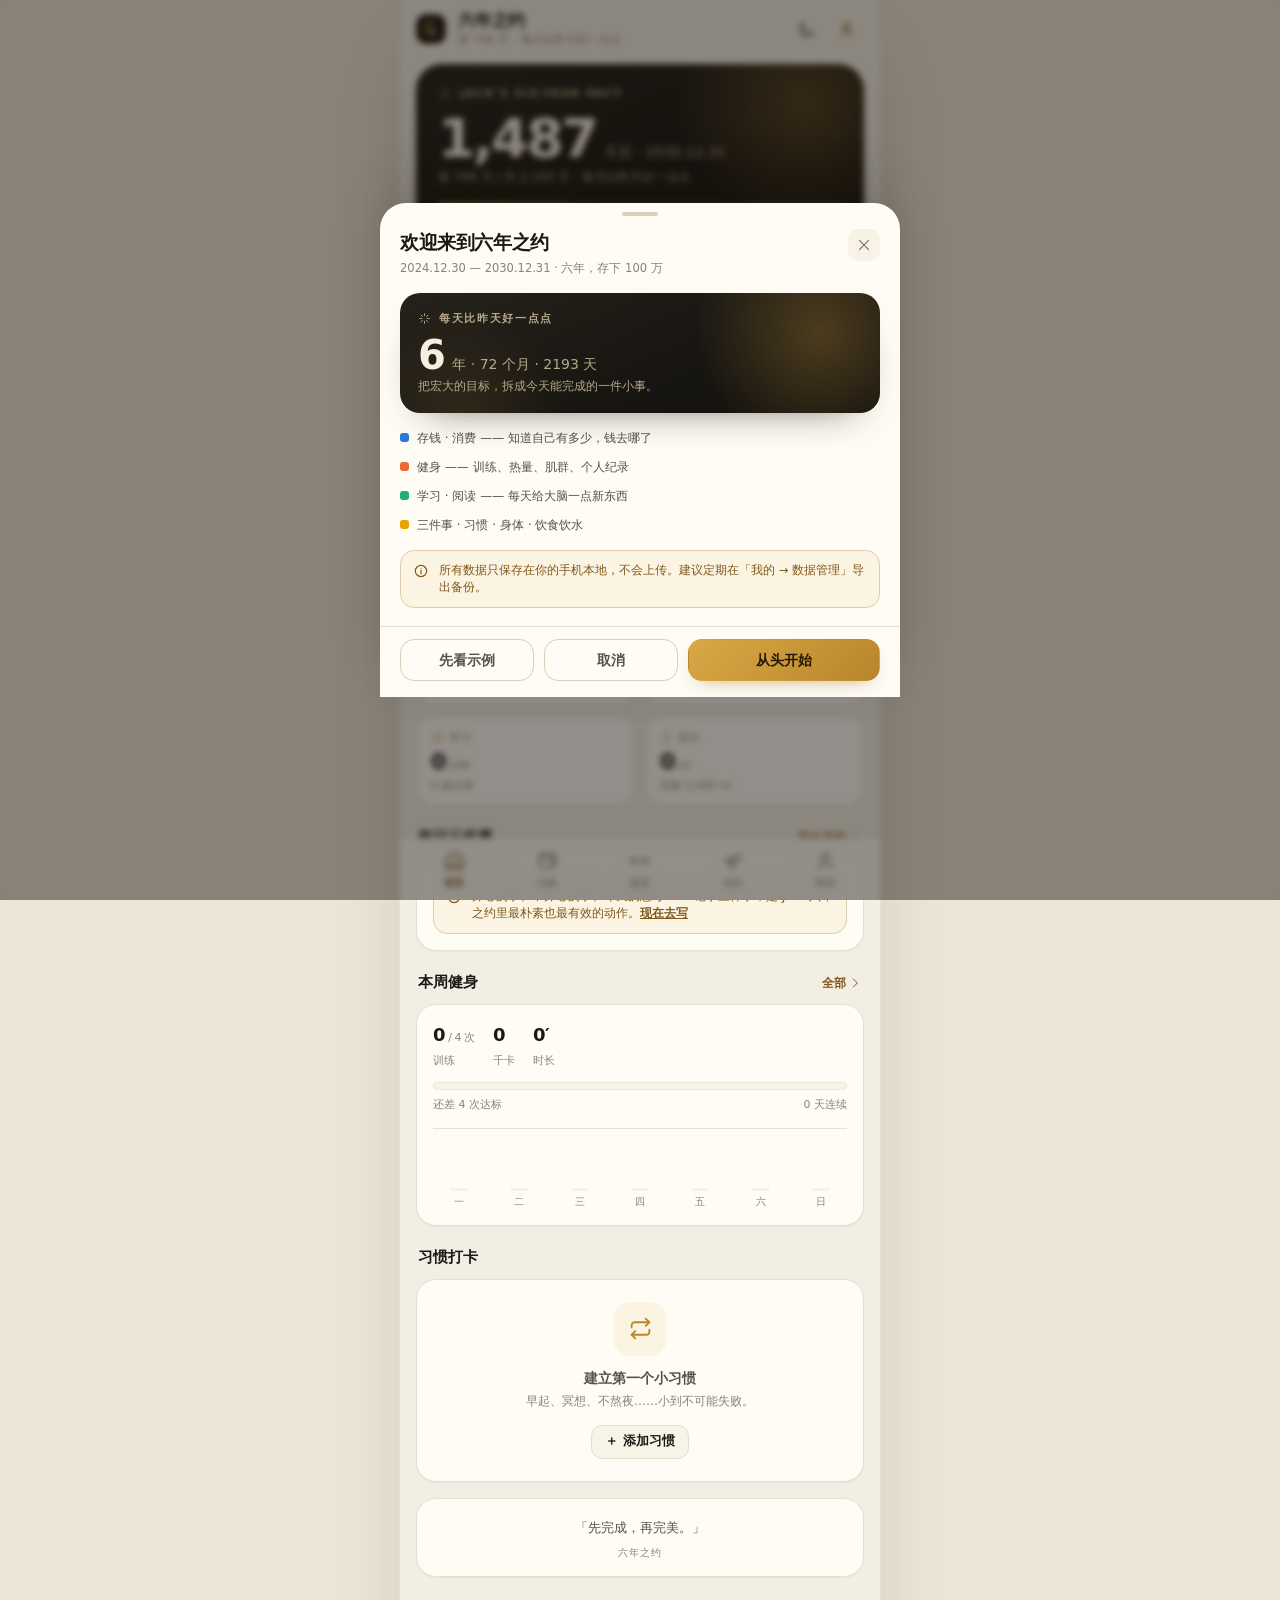
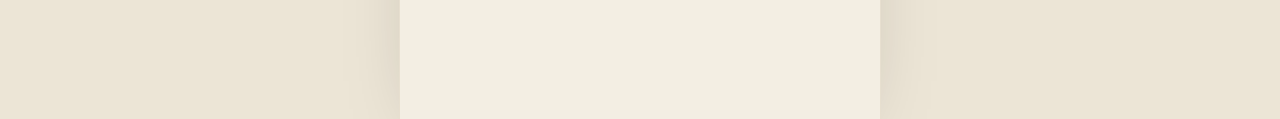
==== commit baf23ce8: "新增语音记账：一句话自动拆分到存钱、消费、训练、饮食、学习等模块 Co-Authored-By: Claude Code <noreply@anthropic.com>" ====
--- a/六年之约.html
+++ b/六年之约.html
@@ -217,6 +217,45 @@
 .tab.active { color: var(--gold-ink); font-weight: 600; }
 .tab:active { background: var(--gold-wash); }
 
+/* ---------- voice capture ---------- */
+.voice-fab {
+  position: fixed; z-index: 45;
+  right: max(16px, calc(50% - 240px + 16px));
+  bottom: calc(80px + var(--safe-b));
+  display: inline-flex; align-items: center; gap: 8px;
+  height: 46px; padding: 0 17px 0 14px; border-radius: 999px;
+  background: var(--hero-bg); color: var(--hero-ink);
+  border: 1px solid rgba(217, 168, 69, .55);
+  box-shadow: 0 12px 28px -12px rgba(20, 15, 5, .6);
+  font-size: 13px; font-weight: 600; letter-spacing: .2px;
+  transition: transform .15s, opacity .18s;
+}
+.voice-fab svg { color: #e9be63; flex: none; }
+.voice-fab:active { transform: scale(.96); }
+body.sheet-open .voice-fab { opacity: 0; pointer-events: none; }
+.view { padding-bottom: calc(142px + var(--safe-b)); }
+
+.voice-box { text-align: center; padding: 6px 0 2px; }
+.voice-mic {
+  display: inline-flex; flex-direction: column; align-items: center; justify-content: center; gap: 7px;
+  width: 148px; height: 108px; border-radius: 26px;
+  background: var(--gold-wash); color: var(--gold-ink);
+  border: 1px solid var(--line-2);
+  font-size: 12px; font-weight: 600;
+  transition: background .18s, color .18s, transform .15s;
+}
+.voice-mic:active { transform: scale(.97); }
+.voice-mic:disabled { opacity: .55; }
+.voice-mic.on {
+  background: var(--critical-wash); color: var(--critical);
+  border-color: color-mix(in srgb, var(--critical) 35%, var(--line));
+  animation: voicePulse 1.3s ease-in-out infinite;
+}
+@keyframes voicePulse {
+  0%, 100% { box-shadow: 0 0 0 0 rgba(181, 72, 62, .22); }
+  50% { box-shadow: 0 0 0 12px rgba(181, 72, 62, 0); }
+}
+
 /* ---------- page heads ---------- */
 .page-head { display: flex; align-items: flex-end; justify-content: space-between; gap: 12px; padding: 10px 2px 14px; }
 .page-head h2 { font-size: 24px; font-weight: 680; letter-spacing: -.6px; }
@@ -796,6 +835,10 @@
     <header id="topbar" class="topbar"></header>
     <main id="view" class="view" tabindex="-1"></main>
     <nav id="tabbar" class="tabbar" aria-label="主导航"></nav>
+    <button class="voice-fab" data-act="voice" aria-label="语音记一笔">
+      <svg viewBox="0 0 24 24" width="20" height="20" fill="none" stroke="currentColor" stroke-width="1.8" stroke-linecap="round" stroke-linejoin="round" aria-hidden="true"><rect x="9" y="3" width="6" height="11" rx="3"/><path d="M5.5 11.5a6.5 6.5 0 0 0 13 0M12 18v3M9 21h6"/></svg>
+      <span>语音记一笔</span>
+    </button>
   </div>
 
   <div id="sheet-root"></div>
@@ -961,6 +1004,7 @@
   const d = parseD(s);
   return (d.getMonth() + 1) + '/' + d.getDate();
 }
+function fmtDotDate(s) { return String(s || '').replace(/-/g, '.'); }
 function relDay(s) {
   const diff = daysBetween(s, todayISO());
   if (diff === 0) return '今天';
@@ -1049,15 +1093,70 @@
   }
 }
 let db = loadDB();
-function save() {
+
+/* ------------------------------ snapshots ------------------------------ */
+const SNAP_KEY = 'jack6.snaps.v1';
+const SNAP_MAX = 8;
+const SNAP_REASONS = {
+  auto: '自动',
+  'before-import': '导入备份前',
+  'before-clear': '清空数据前',
+  'before-demo': '载入示例前',
+  'before-restore': '恢复历史版本前',
+  'before-sync': '云端覆盖前',
+  'before-cloud': '覆盖云端前',
+};
+function snapshots() {
+  try {
+    const a = JSON.parse(localStorage.getItem(SNAP_KEY) || '[]');
+    return Array.isArray(a) ? a.filter((s) => s && typeof s.data === 'string') : [];
+  } catch (e) { return []; }
+}
+function writeSnapshots(list) {
+  let keep = list.slice(-SNAP_MAX);
+  while (keep.length) {
+    try {
+      localStorage.setItem(SNAP_KEY, JSON.stringify(keep));
+      return;
+    } catch (e) {
+      keep = keep.slice(1); // storage full: drop the oldest and retry
+    }
+  }
+  try { localStorage.removeItem(SNAP_KEY); } catch (e) { /* ignore */ }
+}
+function pushSnapshot(dataJSON, reason) {
+  if (!dataJSON) return;
+  const list = snapshots();
+  if (list.length && list[list.length - 1].data === dataJSON) return;
+  list.push({ at: Date.now(), reason, data: dataJSON });
+  writeSnapshots(list);
+  lastSnapAt = Date.now();
+}
+function snapshot(reason) { pushSnapshot(JSON.stringify(db), reason); }
+let lastSnapAt = 0;
+
+let suppressCloudSync = false;
+function save(opts = {}) {
   db.meta.updated = Date.now();
   try {
     localStorage.setItem(DB_KEY, JSON.stringify(db));
+    if (!opts.noSnap && Date.now() - lastSnapAt > 5 * 60 * 1000) snapshot('auto');
+    if (!suppressCloudSync) scheduleCloudSync();
     return true;
   } catch (e) {
     toast('保存失败：手机存储空间可能已满');
     return false;
   }
+}
+
+/* Replace the whole database from a plain object (backup, snapshot, cloud). */
+function replaceDB(data, opts = {}) {
+  if (!data || typeof data !== 'object' || !data.settings) throw new Error('bad data');
+  localStorage.setItem(DB_KEY, JSON.stringify(data));
+  db = loadDB();
+  save({ noSnap: true });
+  render(true);
+  if (opts.toast) toast(opts.toast);
 }
 
 /* ------------------------------ derived data ------------------------------ */
@@ -1213,6 +1312,8 @@
   watch: '<rect x="6.5" y="6.5" width="11" height="11" rx="3"/><path d="M9.5 6.5 9 3.5h6l-.5 3M9.5 17.5 9 20.5h6l-.5-3"/>',
   heart: '<path d="M20.3 5.7a5 5 0 0 0-7.1 0L12 6.9l-1.2-1.2a5 5 0 1 0-7.1 7.1L12 21l8.3-8.2a5 5 0 0 0 0-7.1z"/>',
   shoe: '<path d="M3.5 16.5v-3l2.5-.7 2.2-3.1 1.5.7-1 2.1 2.1.7 1.2-2.3 1.6.8-.6 2 4.3 1.5a2 2 0 0 1 1.2 1.8v1.5z"/><path d="M3.5 14.5h15"/>',
+  chat: '<path d="M4 5.5h16v11H9l-5 4z"/><path d="M8 10h8M8 13.2h5"/>',
+  cloud: '<path d="M7 18.5h10a4 4 0 0 0 .7-7.94A6 6 0 0 0 6.2 9.6 4.3 4.3 0 0 0 7 18.5z"/><path d="M12 12v5m0-5 2.2 2.2M12 12l-2.2 2.2"/>',
   utensils: '<path d="M6 3v7a2 2 0 0 0 2 2h0a2 2 0 0 0 2-2V3M8 12v9M16 3c-1.4 1.2-2 2.8-2 4.6 0 1.7.7 2.8 2 3.4V21"/>',
   book: '<path d="M4 5.5A2.5 2.5 0 0 1 6.5 3H20v15.5H6.5A2.5 2.5 0 0 0 4 21z"/><path d="M4 18.5A2.5 2.5 0 0 1 6.5 16H20"/>',
   target: '<circle cx="12" cy="12" r="8.5"/><circle cx="12" cy="12" r="4.6"/><circle cx="12" cy="12" r="1" fill="currentColor" stroke="none"/>',
@@ -1226,6 +1327,7 @@
   arrowDown: '<path d="M12 5v14m0 0 6-6m-6 6-6-6"/>',
   search: '<circle cx="11" cy="11" r="7"/><path d="m16.5 16.5 4 4"/>',
   eye: '<path d="M2.5 12S6 5.5 12 5.5 21.5 12 21.5 12 18 18.5 12 18.5 2.5 12 2.5 12z"/><circle cx="12" cy="12" r="3"/>',
+  mic: '<rect x="9" y="3" width="6" height="11" rx="3"/><path d="M5.5 11.5a6.5 6.5 0 0 0 13 0M12 18v3M9 21h6"/>',
 };
 function ic(name, size = 20) {
   return `<svg viewBox="0 0 24 24" width="${size}" height="${size}" fill="none" stroke="currentColor" stroke-width="1.7" stroke-linecap="round" stroke-linejoin="round" aria-hidden="true">${ICONS[name] || ''}</svg>`;
@@ -1507,13 +1609,14 @@
 /* ------------------------------ home view ------------------------------ */
 function heroHome() {
   const g = goalStats();
+  const s = db.settings;
   return `<section class="hero">
     <div class="hero-eyebrow">${ic('spark', 14)}<span>Jack&rsquo;s six-year pact</span></div>
-    <div class="hero-big-row"><span class="hero-big">${fmtNum(g.remaining)}</span><span class="hero-unit">天后 · 2030.12.31</span></div>
+    <div class="hero-big-row"><span class="hero-big">${fmtNum(g.remaining)}</span><span class="hero-unit">天后 · ${fmtDotDate(s.endDate)}</span></div>
     <div class="hero-caption">第 ${fmtNum(g.elapsed)} 天 / 共 ${fmtNum(g.total)} 天 · 每天比昨天好一点点</div>
     <div class="hero-meter">
       ${meter(g.timePct)}
-      <div class="hero-meter-labels"><span>2024.12.30</span><span>${g.timePct.toFixed(1)}%</span><span>2030.12.31</span></div>
+      <div class="hero-meter-labels"><span>${fmtDotDate(s.startDate)}</span><span>${g.timePct.toFixed(1)}%</span><span>${fmtDotDate(s.endDate)}</span></div>
     </div>
     <div class="hero-divider"></div>
     <div class="hero-row">
@@ -1732,7 +1835,7 @@
       return `<div class="row">
         <div class="row-ic">${c.emoji}</div>
         <div class="row-main">
-          <div class="row-title">${esc(e.note || c.name)}</div>
+          <div class="row-title">${esc(e.note || c.name)}${e.source === 'wechat' ? '<span class="tag gold" style="margin-left:6px">微信</span>' : ''}</div>
           <div class="row-sub">${c.name}${e.note ? ' · ' + fmtDate(e.date) : ''}</div>
         </div>
         <div class="row-amt">${fmtMoney(e.amount)}</div>
@@ -1742,7 +1845,7 @@
   `).join('');
 
   return `
-  ${pageHead('消费', '看清楚钱去了哪里，才有得选', addBtn('记一笔', 'expense'))}
+  ${pageHead('消费', '看清楚钱去了哪里，才有得选', `<div class="flex" style="gap:12px;align-items:center"><button class="head-action" data-act="import-wechat">导入微信账单</button>${addBtn('记一笔', 'expense')}</div>`)}
   ${moneySeg('expenses')}
 
   <div class="card card-pad">
@@ -2243,7 +2346,7 @@
 }
 
 /* RFC4180-ish CSV parser: handles quotes, escaped quotes, CRLF and BOM. */
-function parseWatchCSV(text) {
+function parseCSVRows(text) {
   const src = String(text).replace(/^﻿/, '');
   const rows = [];
   let row = [], cur = '', quoted = false;
@@ -2259,7 +2362,11 @@
     else if (c !== '\r') cur += c;
   }
   if (cur !== '' || row.length) { row.push(cur); rows.push(row); }
-
+  return rows;
+}
+
+function parseWatchCSV(text) {
+  const rows = parseCSVRows(text);
   let hi = -1;
   for (let i = 0; i < Math.min(rows.length, 30); i++) {
     const n = rows[i].map(normKey);
@@ -2649,7 +2756,7 @@
     <div class="grow">
       <div class="profile-name">${esc(me.nickname || 'Jack')}</div>
       <div class="profile-sub">第 ${fmtNum(g.dayIndex)} 天 · 连续记录 ${recordStreak()} 天${db.meta.demo ? ' · 示例数据' : ''}</div>
-      <div class="profile-sub">2024.12.30 — 2030.12.31</div>
+      <div class="profile-sub">${fmtDotDate(me.startDate)} — ${fmtDotDate(me.endDate)}</div>
     </div>
     <button class="icon-btn" data-act="open-settings" aria-label="设置">${ic('settings', 19)}</button>
   </div>
@@ -2690,9 +2797,13 @@
   <div class="section">
     <div class="section-head"><h3>数据管理</h3><span class="sub">只保存在这台设备</span></div>
     <div class="card list">
+      <button class="setting-row" data-act="import-wechat"><div class="sr-main"><div class="sr-title">导入微信账单</div><div class="sr-sub">微信支付官方 CSV · 自动记入消费</div></div>${ic('chat', 18)}</button>
+      <button class="setting-row" data-act="cloud-sync"><div class="sr-main"><div class="sr-title">云端同步</div><div class="sr-sub">GitHub 私有 Gist · 加密后上传</div></div><span class="sr-val">${syncStatusText()}</span>${ic('cloud', 18)}</button>
+      <button class="setting-row" data-act="open-snapshots"><div class="sr-main"><div class="sr-title">历史版本</div><div class="sr-sub">自动保留最近 8 个，误操作可恢复</div></div><span class="sr-val">${snapshots().length} 个</span>${ic('clock', 18)}</button>
       <button class="setting-row" data-act="export"><div class="sr-main"><div class="sr-title">导出备份</div><div class="sr-sub">下载一个 JSON 文件，换手机不丢数据</div></div>${ic('download', 18)}</button>
       <button class="setting-row" data-act="import"><div class="sr-main"><div class="sr-title">导入备份</div><div class="sr-sub">从 JSON 文件恢复记录</div></div>${ic('upload', 18)}</button>
       <button class="setting-row" data-act="load-demo"><div class="sr-main"><div class="sr-title">载入示例数据</div><div class="sr-sub">预览完整功能，会覆盖当前数据</div></div>${ic('spark', 18)}</button>
+      <button class="setting-row" data-act="check-update"><div class="sr-main"><div class="sr-title">检查更新</div><div class="sr-sub">重新加载最新版本，不影响已有记录</div></div>${ic('download', 18)}</button>
       <button class="setting-row" data-act="clear-all" style="color:var(--critical)"><div class="sr-main"><div class="sr-title">清空所有数据</div><div class="sr-sub" style="color:var(--critical);opacity:.7">无法恢复，请先导出备份</div></div>${ic('trash', 18)}</button>
     </div>
     <input type="file" id="import-file" accept="application/json,.json" hidden>
@@ -2700,7 +2811,7 @@
 
   <div class="card quote mt16">
     <p>「把六年拆成 72 个月，再把今天过好。」</p>
-    <span>JACK · 六年之约 · v1.0</span>
+    <span>JACK · 六年之约 · v1.3</span>
   </div>
   <div class="small muted center mt12" style="padding-bottom:8px">所有数据仅保存在本机浏览器 · 记得定期导出备份</div>
   `;
@@ -2920,6 +3031,7 @@
 }
 
 function closeSheet() {
+  stopVoiceRecognition();
   const root = document.getElementById('sheet-root');
   if (!root.innerHTML) { sheetOpen = false; return; }
   root.innerHTML = '';
@@ -3007,6 +3119,177 @@
       db.expenses.push({ id: uid(), date: data.get('date') || todayISO(), cat: data.get('cat') || 'other', amount, note: textVal(data, 'note') });
       save(); render();
       toast('已记录消费 ' + fmtMoney(amount));
+    },
+  });
+}
+
+/* ---------- WeChat Pay bill import ---------- */
+const WECHAT_CAT_RULES = [
+  [/滴滴|打车|出行|地铁|公交|铁路|12306|高铁|火车|航空|机票|加油|停车|单车|骑行|哈啰|青桔|充电桩|ETC|过路费/i, 'traffic'],
+  [/美团|饿了么|外卖|餐饮|餐|饭|面|粉|烧烤|火锅|咖啡|奶茶|茶饮|星巴克|瑞幸|麦当劳|肯德基|必胜客|食堂|小吃|烘焙|面包|水果/i, 'food'],
+  [/书店|图书|课程|教育|培训|考试|学费|知识|得到|极客时间/i, 'study'],
+  [/电影|影院|游戏|steam|演出|话剧|票务|ktv|酒吧|视频会员|音乐会员|娱乐/i, 'fun'],
+  [/房租|物业|水费|电费|燃气|宽带|家政|维修|生活缴费/i, 'home'],
+  [/医院|诊所|体检|口腔|医疗|挂号|药/i, 'health'],
+  [/淘宝|天猫|京东|拼多多|商城|商场|超市|便利店|优衣库|服饰|鞋|数码|小米|苹果|购物|日用品|家居/i, 'shop'],
+];
+function wechatCategory(text) {
+  for (const [re, id] of WECHAT_CAT_RULES) if (re.test(text)) return id;
+  return 'other';
+}
+function wechatAmount(v) {
+  const n = Number(String(v == null ? '' : v).replace(/[^\d.]/g, ''));
+  return isFinite(n) ? Math.round(Math.abs(n) * 100) / 100 : 0;
+}
+
+function parseWechatText(text) {
+  const rows = parseCSVRows(text);
+  let hi = -1;
+  for (let i = 0; i < Math.min(rows.length, 40); i++) {
+    const line = rows[i].join('|');
+    if (line.includes('交易时间') && line.includes('金额')) { hi = i; break; }
+  }
+  if (hi < 0) return { items: [], rows: 0, skipped: 0, income: 0, refunds: 0, transfers: 0 };
+  const head = rows[hi].map((h) => String(h).replace(/\s+/g, ''));
+  const find = (...names) => head.findIndex((h) => names.some((n) => h.includes(n)));
+  const iTime = find('交易时间');
+  const iType = find('交易类型');
+  const iParty = find('交易对方');
+  const iGoods = find('商品');
+  const iDir = find('收/支');
+  const iAmount = find('金额');
+  const iPay = find('支付方式');
+  const iStatus = find('当前状态');
+  const iOrder = find('交易单号');
+  const iRemark = find('备注');
+  const cell = (r, j) => (j >= 0 && r[j] != null ? String(r[j]).trim() : '');
+
+  const stats = { items: [], rows: 0, skipped: 0, income: 0, refunds: 0, transfers: 0 };
+  for (let i = hi + 1; i < rows.length; i++) {
+    const r = rows[i];
+    if (!r || !r.some((c) => String(c).trim())) continue;
+    stats.rows++;
+    const direction = cell(r, iDir);
+    if (direction.includes('收入')) { stats.income++; continue; }
+    if (!direction.includes('支出')) { stats.skipped++; continue; }
+
+    const status = cell(r, iStatus);
+    if (/退款|撤销|失败/.test(status)) { stats.refunds++; continue; }
+
+    const type = cell(r, iType);
+    const party = cell(r, iParty);
+    const goods = cell(r, iGoods);
+    const remark = cell(r, iRemark);
+    if (/转账|红包|提现|零钱充值|零钱通|理财通|基金|信用卡还款|还款/i.test(type + ' ' + party)) {
+      stats.transfers++; continue;
+    }
+
+    const date = cell(r, iTime).slice(0, 10);
+    const amount = wechatAmount(cell(r, iAmount));
+    if (!/^\d{4}-\d{2}-\d{2}$/.test(date) || amount <= 0) { stats.skipped++; continue; }
+
+    const label = [party, goods].filter(Boolean).join(' · ') || type || '微信支付';
+    const extId = cell(r, iOrder) || [date, amount, party, goods, i].join('|');
+    stats.items.push({
+      id: uid(),
+      date,
+      cat: wechatCategory([type, party, goods, remark].join(' ')),
+      amount,
+      note: label.slice(0, 60),
+      source: 'wechat',
+      extId,
+      payMethod: cell(r, iPay),
+      tradeType: type,
+    });
+  }
+  return stats;
+}
+
+function applyWechatImport(parsed) {
+  if (!parsed) return { added: 0, dup: 0 };
+  const seen = new Set(db.expenses.filter((e) => e.source === 'wechat').map((e) => String(e.extId)));
+  let added = 0, dup = 0;
+  for (const item of parsed.items || []) {
+    if (seen.has(String(item.extId))) { dup++; continue; }
+    db.expenses.push(item);
+    seen.add(String(item.extId));
+    added++;
+  }
+  if (added) save();
+  render();
+  if (added) toast(`已导入 ${added} 笔微信账单${dup ? `，跳过 ${dup} 笔重复` : ''}`);
+  else if (dup) toast('这些账单之前已经导入过');
+  else toast('没有识别到可导入的支出');
+  return { added, dup };
+}
+
+function readTextFileSmart(file, done) {
+  if (file.size > 50 * 1024 * 1024) { toast('文件太大，请选择微信导出的 CSV 账单'); return; }
+  const reader = new FileReader();
+  reader.onload = () => {
+    let text = new TextDecoder('utf-8').decode(reader.result);
+    if (text.includes('�')) {
+      try { text = new TextDecoder('gb18030').decode(reader.result); } catch (e) { /* keep utf-8 */ }
+    }
+    done(text, file.name);
+  };
+  reader.onerror = () => toast('读取文件失败，请再试一次');
+  reader.readAsArrayBuffer(file);
+}
+
+function sheetImportWechat() {
+  openSheet({
+    title: '导入微信账单',
+    subtitle: '微信支付官方账单 · 本地解析',
+    submit: '导入支出',
+    body: `
+      ${field('选择账单文件', `<input class="input" type="file" id="wechat-file" accept=".csv,.txt,text/csv,text/plain">
+        <div class="hint">微信「账单下载 → 用于个人对账」得到的 CSV。压缩包解压后选择其中的 CSV 文件。</div>`)}
+      <div id="wechat-preview" class="form-note">还没有选择文件</div>
+      <div class="divider"></div>
+      <div class="field-label">怎么导出</div>
+      <ol class="watch-steps">
+        <li>微信 → 我 → 服务 → 钱包 → 账单</li>
+        <li>右上角「常见问题 / ⋯」→ 账单下载</li>
+        <li>选择「用于个人对账」，选好时间范围，填邮箱</li>
+        <li>邮箱收到加密压缩包，密码会通过微信支付消息发送</li>
+        <li>解压后回到这里，选择 CSV 文件</li>
+      </ol>
+      <div class="form-note mt8">只导入「支出」。转账、红包、提现、还款、退款不会计入消费。文件只在本机解析，不会上传；重复导入按交易单号自动去重。</div>
+    `,
+    afterMount(form) {
+      const input = form.querySelector('#wechat-file');
+      const preview = form.querySelector('#wechat-preview');
+      form.__wechatParsed = null;
+      input.addEventListener('change', () => {
+        const f = input.files && input.files[0];
+        if (!f) return;
+        form.__wechatParsed = null;
+        preview.textContent = '正在解析…';
+        readTextFileSmart(f, (text) => {
+          try {
+            const parsed = parseWechatText(text);
+            form.__wechatParsed = parsed;
+            if (parsed.items.length) {
+              const total = parsed.items.reduce((a, b) => a + b.amount, 0);
+              const dates = parsed.items.map((x) => x.date).sort();
+              const skipped = [];
+              if (parsed.income) skipped.push(`${parsed.income} 笔收入`);
+              if (parsed.refunds) skipped.push(`${parsed.refunds} 笔退款`);
+              if (parsed.transfers) skipped.push(`${parsed.transfers} 笔转账/红包/还款`);
+              preview.innerHTML = `识别到 <b>${parsed.items.length}</b> 笔支出，合计 <b>${fmtMoney(total)}</b><br>范围：${dates[0]} → ${dates[dates.length - 1]}${skipped.length ? `<br>已跳过：${skipped.join('、')}` : ''}`;
+            } else {
+              preview.innerHTML = '没有识别到支出记录。请确认选择的是微信「用于个人对账」导出的 CSV 文件。';
+            }
+          } catch (err) {
+            preview.textContent = '解析失败，请确认文件格式';
+          }
+        });
+      });
+    },
+    onSubmit(form) {
+      if (!form.__wechatParsed) { toast('先选择一个账单文件，等识别完成'); return false; }
+      applyWechatImport(form.__wechatParsed);
     },
   });
 }
@@ -3396,6 +3679,944 @@
 }
 
 /* ================================================================
+   CLOUD SYNC · private GitHub Gist, encrypted in the browser
+   ================================================================ */
+const SYNC_KEY = 'jack6.sync.v1';
+const SYNC_FILE = 'jack6-data.json';
+const SYNC_DESC = '六年之约 · encrypted data sync';
+const GIST_API = 'https://api.github.com';
+const DEFAULT_SYNC = { enabled: false, token: '', passphrase: '', gistId: '', lastSyncAt: 0 };
+
+let syncState = { status: 'idle', message: '' };
+let syncTimer = null;
+let pendingConflict = null;
+
+function syncCfg() {
+  try { return { ...DEFAULT_SYNC, ...JSON.parse(localStorage.getItem(SYNC_KEY) || '{}') }; }
+  catch (e) { return { ...DEFAULT_SYNC }; }
+}
+function setSyncCfg(patch) {
+  try { localStorage.setItem(SYNC_KEY, JSON.stringify({ ...syncCfg(), ...patch })); } catch (e) { /* ignore */ }
+}
+function syncReady(cfg = syncCfg()) { return !!(cfg.token && cfg.passphrase); }
+function fmtDateTime(ms) {
+  if (!ms) return '—';
+  const d = new Date(ms);
+  return `${d.getMonth() + 1}月${d.getDate()}日 ${pad2(d.getHours())}:${pad2(d.getMinutes())}`;
+}
+function syncStatusText() {
+  const cfg = syncCfg();
+  if (!cfg.enabled) return '未开启';
+  if (syncState.status === 'syncing') return '同步中…';
+  if (syncState.status === 'conflict') return '待选择';
+  if (syncState.status === 'error') return '失败';
+  if (cfg.lastSyncAt) return '上次 ' + fmtDateTime(cfg.lastSyncAt);
+  return '等待同步';
+}
+function isEmptyDB(d) {
+  return !((d.savings || []).length || (d.expenses || []).length || (d.workouts || []).length
+    || (d.studies || []).length || (d.readings || []).length || (d.daily || []).length
+    || (d.weights || []).length || (d.meals || []).length || (d.water || []).length
+    || (d.habits || []).length || (d.health || []).length);
+}
+function sameData(a, b) {
+  const strip = (o) => {
+    try {
+      const c = JSON.parse(JSON.stringify(o));
+      if (c.meta) { delete c.meta.updated; delete c.meta.seenWelcome; }
+      return JSON.stringify(c);
+    } catch (e) { return ''; }
+  };
+  return strip(a) === strip(b);
+}
+
+function b64encode(u8) {
+  let s = '';
+  const chunk = 0x8000;
+  for (let i = 0; i < u8.length; i += chunk) s += String.fromCharCode.apply(null, u8.subarray(i, i + chunk));
+  return btoa(s);
+}
+function b64decode(str) {
+  const bin = atob(str);
+  const u8 = new Uint8Array(bin.length);
+  for (let i = 0; i < bin.length; i++) u8[i] = bin.charCodeAt(i);
+  return u8;
+}
+async function syncKey(passphrase) {
+  if (!window.crypto || !crypto.subtle) throw new Error('当前环境不支持加密，请用 https 地址打开');
+  const raw = await crypto.subtle.importKey('raw', new TextEncoder().encode(passphrase), 'PBKDF2', false, ['deriveKey']);
+  return crypto.subtle.deriveKey(
+    { name: 'PBKDF2', salt: new TextEncoder().encode('jack6-gist-v1'), iterations: 150000, hash: 'SHA-256' },
+    raw, { name: 'AES-GCM', length: 256 }, false, ['encrypt', 'decrypt']
+  );
+}
+async function encryptPayload(plain, passphrase) {
+  const key = await syncKey(passphrase);
+  const iv = crypto.getRandomValues(new Uint8Array(12));
+  const buf = await crypto.subtle.encrypt({ name: 'AES-GCM', iv }, key, new TextEncoder().encode(plain));
+  return JSON.stringify({ format: 'jack6-enc-v1', iv: b64encode(iv), data: b64encode(new Uint8Array(buf)) });
+}
+async function decryptPayload(text, passphrase) {
+  let box;
+  try { box = JSON.parse(text); } catch (e) { throw new Error('云端文件格式不对'); }
+  if (!box || box.format !== 'jack6-enc-v1') throw new Error('云端文件不是加密同步文件');
+  const key = await syncKey(passphrase);
+  const buf = await crypto.subtle.decrypt(
+    { name: 'AES-GCM', iv: b64decode(box.iv) }, key, b64decode(box.data)
+  );
+  return new TextDecoder().decode(buf);
+}
+
+async function gistCall(path, opts = {}) {
+  const cfg = syncCfg();
+  const headers = {
+    Authorization: 'Bearer ' + cfg.token,
+    Accept: 'application/vnd.github+json',
+    'X-GitHub-Api-Version': '2022-11-28',
+  };
+  if (opts.body) headers['Content-Type'] = 'application/json';
+  let res;
+  try {
+    res = await fetch(GIST_API + path, { ...opts, headers, cache: 'no-store' });
+  } catch (e) {
+    throw new Error('连不上 GitHub，检查网络后重试');
+  }
+  const text = await res.text();
+  let json = null;
+  try { json = text ? JSON.parse(text) : null; } catch (e) { /* ignore */ }
+  if (!res.ok) {
+    const msg = res.status === 401 ? 'GitHub Token 无效或已过期'
+      : res.status === 403 ? 'GitHub 拒绝访问，检查 Token 是否勾选 gist'
+        : (json && json.message) || ('GitHub ' + res.status);
+    const err = new Error(msg);
+    err.status = res.status;
+    throw err;
+  }
+  return json;
+}
+
+async function findGist() {
+  const cfg = syncCfg();
+  if (cfg.gistId) return cfg.gistId;
+  const list = await gistCall('/gists?per_page=100');
+  const hit = (list || []).find((g) => g.description === SYNC_DESC);
+  if (hit) { setSyncCfg({ gistId: hit.id }); return hit.id; }
+  return '';
+}
+
+async function ensureGist() {
+  const found = await findGist();
+  if (found) return found;
+  const created = await gistCall('/gists', {
+    method: 'POST',
+    body: JSON.stringify({ description: SYNC_DESC, public: false, files: { [SYNC_FILE]: { content: '{}' } } }),
+  });
+  setSyncCfg({ gistId: created.id });
+  return created.id;
+}
+
+async function readRemote() {
+  const cfg = syncCfg();
+  if (!cfg.gistId) return null;
+  try {
+    const g = await gistCall('/gists/' + cfg.gistId);
+    const file = g.files && g.files[SYNC_FILE];
+    if (!file) return null;
+    let content = file.content;
+    if (file.truncated && file.raw_url) {
+      const r = await fetch(file.raw_url, { headers: { Authorization: 'Bearer ' + cfg.token } });
+      if (!r.ok) throw new Error('读取云端文件失败');
+      content = await r.text();
+    }
+    if (!content || !content.trim() || content.trim() === '{}') return null;
+    const plain = await decryptPayload(content, cfg.passphrase);
+    const payload = JSON.parse(plain);
+    if (!payload || !payload.data || !payload.data.settings) return null;
+    return payload;
+  } catch (e) {
+    if (e.status === 404) { setSyncCfg({ gistId: '' }); return null; }
+    if (e && /OperationError|DataError/.test(e.name || '')) throw new Error('同步口令不对，解不开云端备份');
+    throw e;
+  }
+}
+
+async function writeRemote() {
+  const cfg = syncCfg();
+  await ensureGist();
+  const plain = JSON.stringify({ app: 'jack6', version: 1, updatedAt: db.meta.updated, data: db });
+  const content = await encryptPayload(plain, cfg.passphrase);
+  await gistCall('/gists/' + syncCfg().gistId, {
+    method: 'PATCH',
+    body: JSON.stringify({ files: { [SYNC_FILE]: { content } } }),
+  });
+  setSyncCfg({ lastSyncAt: Date.now() });
+}
+
+function adoptRemote(remote) {
+  pushSnapshot(JSON.stringify(remote.data), 'before-sync');
+  suppressCloudSync = true;
+  try {
+    replaceDB(remote.data, { toast: '已从云端同步最新数据' });
+  } finally {
+    suppressCloudSync = false;
+  }
+  pendingConflict = null;
+  setSyncCfg({ lastSyncAt: Date.now() });
+  syncState = { status: 'ok', message: '已从云端更新' };
+  render(true);
+}
+
+function useLocalOverCloud(remote) {
+  pushSnapshot(JSON.stringify(remote.data), 'before-cloud');
+  pendingConflict = null;
+  syncState = { status: 'syncing', message: '正在上传…' };
+  render();
+  writeRemote().then(() => {
+    syncState = { status: 'ok', message: '已用本地覆盖云端' };
+    toast('已覆盖云端，云端旧版本保存在历史版本里');
+    render();
+  }).catch((e) => {
+    syncState = { status: 'error', message: e.message };
+    toast('上传失败：' + e.message);
+    render();
+  });
+}
+
+function showSyncConflict() {
+  const remote = pendingConflict;
+  if (!remote) return;
+  const r = remote.data;
+  const line = (label, d, at) => `<div class="flex" style="justify-content:space-between"><b>${label}</b><span class="small muted">${fmtDateTime(at)} · 存款 ${(d.savings || []).length} · 消费 ${(d.expenses || []).length} · 训练 ${(d.workouts || []).length}</span></div>`;
+  openSheet({
+    title: '云端和本地都有新数据',
+    subtitle: '选一个作为当前数据，另一份会存进历史版本',
+    body: `
+      <div class="card card-pad">
+        ${line('云端', r, remote.updatedAt)}
+        <div class="mt12"></div>
+        ${line('本地', db, db.meta.updated)}
+      </div>
+      <div class="small muted mt12">「使用云端」会用云端记录覆盖本地；「保留本地并上传」会用当前记录覆盖云端。两种操作都能在「历史版本」里找回。</div>
+    `,
+    submit: '使用云端数据',
+    secondary: '保留本地并上传',
+    onSubmit() { adoptRemote(remote); },
+    onSecondary() { useLocalOverCloud(remote); },
+  });
+}
+
+async function syncNow(opts = {}) {
+  const cfg = syncCfg();
+  const notify = !opts.silent;
+  if (!cfg.enabled) { if (notify) toast('先在「我的 → 云端同步」里开启'); return; }
+  if (!syncReady(cfg)) { if (notify) toast('请先填写 GitHub Token 和同步口令'); return; }
+  if (!navigator.onLine) {
+    syncState = { status: 'offline', message: '离线' };
+    if (notify) toast('当前没有网络，联网后会自动同步');
+    return;
+  }
+  if (syncState.status === 'syncing') return;
+  syncState = { status: 'syncing', message: '同步中…' };
+  if (notify) toast('正在同步…');
+  render();
+  try {
+    // On a new device the gist id is unknown: look it up before reading, so an
+    // empty local database can never overwrite the existing cloud backup.
+    if (!syncCfg().gistId) await findGist();
+    const remote = await readRemote();
+    if (!remote) {
+      await writeRemote();
+      syncState = { status: 'ok', message: '已上传到云端' };
+      if (notify) toast('已备份到云端');
+      render();
+      return;
+    }
+    if (sameData(remote.data, db)) {
+      setSyncCfg({ lastSyncAt: Date.now() });
+      syncState = { status: 'ok', message: '已是最新' };
+      if (notify) toast('云端和本地已是最新');
+      render();
+      return;
+    }
+    const localUpdated = Number(db.meta.updated) || 0;
+    const remoteUpdated = Number(remote.updatedAt) || Number(remote.data.meta && remote.data.meta.updated) || 0;
+    const lastSync = Number(cfg.lastSyncAt) || 0;
+    const localChanged = localUpdated > lastSync;
+    const remoteChanged = remoteUpdated > lastSync;
+
+    if (isEmptyDB(db)) { adoptRemote(remote); return; }
+    if (localChanged && remoteChanged) {
+      pendingConflict = remote;
+      syncState = { status: 'conflict', message: '需要选择版本' };
+      render();
+      showSyncConflict();
+      return;
+    }
+    if (remoteChanged || remoteUpdated > localUpdated) { adoptRemote(remote); return; }
+    if (localUpdated > remoteUpdated) {
+      pushSnapshot(JSON.stringify(remote.data), 'before-cloud');
+      await writeRemote();
+      syncState = { status: 'ok', message: '已上传' };
+      if (notify) toast('已同步到云端');
+      render();
+      return;
+    }
+    setSyncCfg({ lastSyncAt: Date.now() });
+    syncState = { status: 'ok', message: '已是最新' };
+    render();
+  } catch (e) {
+    syncState = { status: 'error', message: e.message || '同步失败' };
+    if (notify) toast('同步失败：' + (e.message || '未知错误'));
+    render();
+  }
+}
+
+function scheduleCloudSync() {
+  const cfg = syncCfg();
+  if (!cfg.enabled || !syncReady(cfg)) return;
+  clearTimeout(syncTimer);
+  syncTimer = setTimeout(() => { syncNow({ silent: true }); }, 3500);
+}
+
+function sheetCloudSync() {
+  const cfg = syncCfg();
+  const status = syncState.status === 'error' ? syncState.message
+    : syncState.status === 'conflict' ? '云端和本地都有新数据，同步时会让你选择'
+      : cfg.lastSyncAt ? '上次同步 ' + fmtDateTime(cfg.lastSyncAt) : '尚未同步过';
+  openSheet({
+    title: '云端同步',
+    subtitle: 'GitHub 私有 Gist · 数据加密后上传',
+    submit: '保存并同步',
+    secondary: '立即同步',
+    body: `
+      <div class="notice">${ic('info', 16)}<div>记录会在本机用口令加密，再存进你 GitHub 账号下的一个私有 Gist。GitHub 上只能看到密文，看不到金额、体重等内容。</div></div>
+      ${field('GitHub Token', `<input class="input" type="password" name="token" value="${esc(cfg.token)}" placeholder="ghp_... / github_pat_..." autocomplete="off" spellcheck="false">`, 'GitHub → Settings → Developer settings → Personal access tokens → 生成一个只勾选 <b>gist</b> 的 Token。')}
+      ${field('同步口令', `<input class="input" type="password" name="passphrase" value="${esc(cfg.passphrase)}" placeholder="至少 6 位，自己记牢" autocomplete="off">`, '换手机时输入同一个口令才能解密云端数据；忘记口令不会影响本地记录。')}
+      <label class="chip" style="display:flex;margin-top:4px"><input type="checkbox" name="enabled" ${cfg.enabled ? 'checked' : ''}> 自动同步（改动后 3 秒上传，打开应用时拉取）</label>
+      ${cfg.gistId ? `<div class="small muted mt12">Gist ID：${esc(cfg.gistId)}</div>` : ''}
+      <div class="small muted mt12">状态：${esc(status)}</div>
+      ${cfg.token ? '<button type="button" class="btn btn-ghost btn-sm mt16" data-act="sync-forget">关闭同步并清除本机的 Token</button>' : ''}
+    `,
+    onSubmit(form, data) {
+      const token = textVal(data, 'token').trim();
+      const passphrase = textVal(data, 'passphrase');
+      if (token && !/^gh[pousr]_|^github_pat_/.test(token)) { toast('Token 格式看起来不对'); return false; }
+      if (passphrase && passphrase.length < 6) { toast('同步口令至少 6 位'); return false; }
+      if (cfg.passphrase && passphrase !== cfg.passphrase) { toast('要换口令，请先关闭同步再重新设置'); return false; }
+      if (data.get('enabled') && (!token || !passphrase)) { toast('自动同步需要同时填写 Token 和口令'); return false; }
+      if (token !== cfg.token) setSyncCfg({ gistId: '' });
+      setSyncCfg({ token, passphrase, enabled: !!data.get('enabled') });
+      syncState = { status: 'idle', message: '' };
+      toast('同步设置已保存');
+      if (token && passphrase) setTimeout(() => syncNow(), 300);
+    },
+    onSecondary() {
+      setTimeout(() => syncNow(), 100);
+    },
+  });
+}
+
+/* ------------------------------ snapshot UI ------------------------------ */
+function sheetSnapshots() {
+  const list = snapshots().slice().reverse();
+  const body = list.length ? list.map((s) => {
+    let counts = '—';
+    try {
+      const d = JSON.parse(s.data);
+      counts = `存款 ${(d.savings || []).length} · 消费 ${(d.expenses || []).length} · 训练 ${(d.workouts || []).length}`;
+    } catch (e) { /* ignore */ }
+    return `<div class="card card-pad" style="margin-bottom:10px">
+      <div class="flex" style="justify-content:space-between;align-items:center"><b>${fmtDateTime(s.at)}</b><span class="tag">${SNAP_REASONS[s.reason] || s.reason || '快照'}</span></div>
+      <div class="small muted mt6">${counts}</div>
+      <div class="flex mt12" style="gap:8px">
+        <button type="button" class="btn btn-sm btn-primary" data-act="snap-restore" data-at="${s.at}">恢复这一版</button>
+        <button type="button" class="btn btn-sm btn-ghost" data-act="snap-del" data-at="${s.at}">删除</button>
+      </div>
+    </div>`;
+  }).join('') : emptyState('clock', '还没有历史版本', '每次保存和覆盖前会自动留一份，最多保留 8 个。');
+  openSheet({ title: '历史版本', subtitle: '误点导入 / 清空后可以在这里找回', body, submit: '完成' });
+}
+
+function restoreSnapshot(at) {
+  const s = snapshots().find((x) => x.at === at);
+  if (!s) { toast('这个快照已经不存在'); return; }
+  let data;
+  try { data = JSON.parse(s.data); } catch (e) { toast('快照已损坏'); return; }
+  confirmDialog({
+    title: '恢复这个版本？',
+    text: `${fmtDateTime(s.at)} 的记录会覆盖当前数据。当前数据会先存进历史版本。`,
+    ok: '恢复',
+    danger: false,
+    icon: 'clock',
+    onConfirm() {
+      snapshot('before-restore');
+      replaceDB(data, { toast: '已恢复历史版本' });
+    },
+  });
+}
+
+function deleteSnapshot(at) {
+  writeSnapshots(snapshots().filter((s) => s.at !== at));
+  closeSheet();
+  render();
+  toast('快照已删除');
+}
+
+/* ================================================================
+   VOICE CAPTURE · one sentence -> several modules
+   ================================================================ */
+const CN_DIGITS = { 零: 0, 〇: 0, 一: 1, 二: 2, 两: 2, 三: 3, 四: 4, 五: 5, 六: 6, 七: 7, 八: 8, 九: 9 };
+const CN_UNITS = { 十: 10, 百: 100, 千: 1000, 万: 10000, 亿: 100000000 };
+const NUM_SRC = '(\\d+(?:\\.\\d+)?|[零〇一二两三四五六七八九十百千万亿半]+(?:点[零〇一二三四五六七八九]+)?)';
+
+function cnToNum(str) {
+  const s = String(str || '').trim();
+  if (!s) return 0;
+  if (s === '半') return 0.5;
+  if (/^\d+(\.\d+)?$/.test(s)) return Number(s);
+  const parts = s.split('点');
+  let total = 0;
+  let section = 0;
+  let num = 0;
+  for (const ch of parts[0]) {
+    if (CN_DIGITS[ch] != null) num = CN_DIGITS[ch];
+    else if (CN_UNITS[ch]) {
+      const unit = CN_UNITS[ch];
+      if (unit >= 10000) { section = (section + num) * unit; total += section; section = 0; }
+      else section += (num || 1) * unit;
+      num = 0;
+    }
+  }
+  total += section + num;
+  if (parts[1]) {
+    let scale = 0.1;
+    for (const ch of parts[1]) {
+      if (CN_DIGITS[ch] != null) { total += CN_DIGITS[ch] * scale; scale /= 10; }
+    }
+  }
+  return total;
+}
+
+const VOICE_ACT_ALIASES = [
+  [/动感单车|单车课/, 'spin'],
+  [/慢跑|晨跑|夜跑|慢跑了/, 'jog'],
+  [/跑步|跑了|跑完|跑了个|跑/, 'run'],
+  [/骑行|骑车|自行车|单车/, 'cycle'],
+  [/游泳|游了|游了泳/, 'swim'],
+  [/跳绳/, 'rope'],
+  [/快走/, 'walk-fast'],
+  [/散步|走路|走了|遛弯/, 'walk'],
+  [/徒步|爬山|登山/, 'hike'],
+  [/椭圆机/, 'elliptical'],
+  [/划船机/, 'rower'],
+  [/爬楼/, 'stair'],
+  [/瑜伽/, 'yoga'],
+  [/拉伸/, 'stretch'],
+  [/普拉提/, 'pilates'],
+  [/篮球/, 'basketball'],
+  [/足球/, 'football'],
+  [/羽毛球/, 'badminton'],
+  [/乒乓/, 'pingpong'],
+  [/网球/, 'tennis'],
+  [/hiit|间歇/i, 'hiit'],
+  [/撸铁|力量|健身|练了/, 'strength'],
+  [/跳舞|舞蹈/, 'dance'],
+  [/格斗|拳击|搏击/, 'fight'],
+];
+const VOICE_PACE = { run: 6, jog: 7, cycle: 3, swim: 25, hike: 15, walk: 12, 'walk-fast': 9 };
+const VOICE_STRENGTH = ['深蹲', '硬拉', '卧推', '哑铃卧推', '上斜卧推', '引体向上', '高位下拉', '杠铃划船', '坐姿划船', '肩推', '侧平举', '弯举', '三头下压', '腿举', '腿弯举', '腿屈伸', '提踵', '臀桥', '卷腹', '平板支撑', '俯卧撑', '双杠臂屈伸', '面拉', '农夫行走'];
+const VOICE_MUSCLES = {
+  深蹲: ['腿', '臀'], 腿举: ['腿'], 腿弯举: ['腿'], 腿屈伸: ['腿'], 提踵: ['腿'], 臀桥: ['臀'],
+  硬拉: ['背', '腿'], 引体向上: ['背'], 高位下拉: ['背'], 杠铃划船: ['背'], 坐姿划船: ['背'], 面拉: ['肩', '背'],
+  卧推: ['胸'], 哑铃卧推: ['胸'], 上斜卧推: ['胸'], 俯卧撑: ['胸'], 双杠臂屈伸: ['胸', '手臂'],
+  肩推: ['肩'], 侧平举: ['肩'], 弯举: ['手臂'], 三头下压: ['手臂'], 卷腹: ['核心'], 平板支撑: ['核心'], 农夫行走: ['全身'],
+};
+
+function voiceDate(text) {
+  if (/前天/.test(text)) return addDays(todayISO(), -2);
+  if (/昨天|昨晚|昨儿/.test(text)) return addDays(todayISO(), -1);
+  const full = text.match(/(\d{4})[-/.](\d{1,2})[-/.](\d{1,2})/);
+  if (full) return `${full[1]}-${pad2(Number(full[2]))}-${pad2(Number(full[3]))}`;
+  const md = text.match(/(\d{1,2})\s*月\s*(\d{1,2})\s*[日号]?/);
+  if (md) return `${new Date().getFullYear()}-${pad2(Number(md[1]))}-${pad2(Number(md[2]))}`;
+  return todayISO();
+}
+
+function voiceMinutes(text) {
+  let total = 0;
+  let rest = text;
+  rest = rest.replace(new RegExp(NUM_SRC + '\\s*个?\\s*半\\s*(?:小时|钟头)', 'g'), (all, n) => {
+    total += (cnToNum(n) + 0.5) * 60; return ' ';
+  });
+  rest = rest.replace(/半\s*个?\s*(?:小时|钟头)/g, () => { total += 30; return ' '; });
+  rest = rest.replace(new RegExp(NUM_SRC + '\\s*个?\\s*(?:小时|钟头|h)(?![a-z])', 'gi'), (all, n) => {
+    total += cnToNum(n) * 60; return ' ';
+  });
+  rest = rest.replace(new RegExp(NUM_SRC + '\\s*(?:分钟|分|min)', 'gi'), (all, n) => {
+    total += cnToNum(n); return ' ';
+  });
+  return Math.round(total);
+}
+
+function voiceDistance(text) {
+  const m = text.match(new RegExp(NUM_SRC + '\\s*(公里|千米|英里|km|米|里|m(?![a-z]))', 'i'));
+  if (!m) return 0;
+  let n = cnToNum(m[1]);
+  const u = m[2].toLowerCase();
+  if (u === '米' || u === 'm') n /= 1000;
+  else if (u === '里') n *= 0.5;
+  else if (u === '英里') n *= 1.609;
+  return Math.round(n * 100) / 100;
+}
+
+function voiceWeight(text) {
+  const m = text.match(new RegExp(NUM_SRC + '\\s*(公斤|千克|kg|斤|磅)', 'i'));
+  if (!m) return 0;
+  let n = cnToNum(m[1]);
+  const u = m[2].toLowerCase();
+  if (u === '斤') n /= 2;
+  else if (u === '磅') n *= 0.4536;
+  return Math.round(n * 10) / 10;
+}
+
+function voiceKcal(text) {
+  const m = text.match(new RegExp(NUM_SRC + '\\s*(千卡|大卡|卡路里|kcal|卡)(?![路])', 'i'));
+  return m ? Math.round(cnToNum(m[1])) : 0;
+}
+
+function voiceMoney(text) {
+  let m = text.match(new RegExp(NUM_SRC + '\\s*(?:元|块钱|块|rmb|人民币)', 'i'));
+  if (m) return cnToNum(m[1]);
+  m = text.match(new RegExp('(?:花了|花|消费了|消费|付了|支付了|支付|存了|存|取了|取出|买了|买)\\s*' + NUM_SRC));
+  return m ? cnToNum(m[1]) : 0;
+}
+
+function voiceVolume(text) {
+  const m = text.match(new RegExp(NUM_SRC + '\\s*(毫升|ml|升|l|瓶|杯|壶|罐)', 'i'));
+  if (!m) return 0;
+  const n = cnToNum(m[1]);
+  const u = m[2].toLowerCase();
+  if (u === '瓶') return Math.round(n * 500);
+  if (u === '杯') return Math.round(n * 250);
+  if (u === '壶') return Math.round(n * 1000);
+  if (u === '罐') return Math.round(n * 330);
+  if (u === '升' || u === 'l') return Math.round(n * 1000);
+  return Math.round(n);
+}
+
+function voicePages(text) {
+  const m = text.match(new RegExp(NUM_SRC + '\\s*页'));
+  return m ? Math.round(cnToNum(m[1])) : 0;
+}
+
+function voiceSegments(text) {
+  const raw = String(text).split(/[，,。；;！!\n]|然后|还有|另外|接着/).map((s) => s.trim()).filter(Boolean);
+  const out = [];
+  for (const seg of raw) {
+    const metric = /(分钟|分|小时|钟头|公里|千米|米|km|页|大卡|千卡|卡路里|卡|组|个|次|下|公斤|千克|kg|斤|磅|瓶|杯|毫升|ml|升|元|块|块钱)/i.test(seg);
+    const verb = /跑|骑|游|跳|走|练|做|存|取|花|买|付|吃|喝|读|看|学|背|称|打卡|完成|体重/.test(seg);
+    const object = /[水酒茶奶饭面肉菜果书药]|深蹲|卧推|硬拉|俯卧撑|引体|卷腹|平板|哑铃|杠铃/.test(seg);
+    if (out.length && metric && !verb && !object && seg.length <= 20) out[out.length - 1] += '，' + seg;
+    else out.push(seg);
+  }
+  return out;
+}
+
+function voiceMealType(text) {
+  if (/早餐|早饭|早上吃|今早/.test(text)) return 'breakfast';
+  if (/午餐|午饭|中午吃/.test(text)) return 'lunch';
+  if (/晚餐|晚饭|晚上吃|宵夜|夜宵/.test(text)) return 'dinner';
+  if (/加餐|零食|下午茶/.test(text)) return 'snack';
+  const h = new Date().getHours();
+  return h < 10 ? 'breakfast' : h < 15 ? 'lunch' : h < 21 ? 'dinner' : 'snack';
+}
+
+function voiceClean(text) {
+  return text
+    .replace(/今天|昨天|前天|昨儿|早上|上午|中午|下午|晚上|今晚|今早/g, '')
+    .replace(/一共|总共|大概|大约|左右|我|一下|了/g, '')
+    .replace(/花了|花|消费|付了|支付|买了|买|用了|用时|吃了|吃|喝了|喝/g, '')
+    .replace(new RegExp(NUM_SRC + '\\s*(?:元|块钱|块|千卡|大卡|卡路里|卡|分钟|分|小时|公里|千米|页|瓶|杯|毫升|ml|升|公斤|千克|kg|斤|组|个|次|下)', 'g'), '')
+    .replace(/[，,。；;！!、]/g, ' ')
+    .replace(/\s+/g, ' ')
+    .trim();
+}
+
+function voiceSubject(text) {
+  if (/英语|英文|单词|听力|口语|雅思|托福/.test(text)) return '英语';
+  if (/编程|代码|算法|前端|后端|java|python|javascript|数据结构|刷题/i.test(text)) return '编程';
+  if (/写作|作文|文案|日记/.test(text)) return '写作';
+  if (/阅读|读书/.test(text)) return '阅读';
+  if (/历史|哲学|心理|经济|通识/.test(text)) return '通识';
+  return '专业';
+}
+
+function voiceExpenseCat(text) {
+  for (const [re, cat] of WECHAT_CAT_RULES) if (re.test(text)) return cat;
+  return 'other';
+}
+
+function voiceItem(base) {
+  const date = voiceDate(base.text);
+  const money = voiceMoney(base.text);
+  const minutes = voiceMinutes(base.text);
+  const c = base.text;
+
+  // habit check-in (only explicit wording, so "做了深蹲" stays a workout)
+  const habit = (db.habits || []).find((h) => h.name && c.includes(h.name) && /打卡|完成|坚持|做到了/.test(c));
+  if (habit) return { kind: 'habit', date, habitId: habit.id, name: habit.name, title: `${habit.name} 打卡`, tag: '习惯', detail: fmtDate(date, false) };
+
+  // savings
+  if (/(存了|存入|存进|存钱|攒了|取了|取出)/.test(c) && money > 0) {
+    const type = /(取了|取出)/.test(c) ? 'withdraw' : 'deposit';
+    const note = voiceClean(c.replace(/存了|存入|存进|存钱|攒了|取了|取出/g, '')) || (type === 'deposit' ? '语音存入' : '语音取出');
+    return {
+      kind: 'savings', date, type, amount: money, note,
+      title: `${type === 'deposit' ? '存入' : '取出'} ${fmtMoney(money)}`, tag: '存钱',
+      detail: `${fmtDate(date, false)}${note ? ' · ' + note : ''}`,
+    };
+  }
+
+  // body weight
+  if (/体重|称了|称重|上秤/.test(c) && voiceWeight(c) > 0) {
+    const weight = voiceWeight(c);
+    return { kind: 'weight', date, weight, title: `体重 ${weight} kg`, tag: '身体', detail: fmtDate(date, false) };
+  }
+
+  // water
+  const water = /(喝水|饮水|白水|水)/.test(c) || /喝/.test(c);
+  const notWater = /酒|啤酒|咖啡|茶|奶茶|奶|汤|饮料|果汁|可乐/.test(c);
+  const volume = voiceVolume(c);
+  if (water && !notWater && volume > 0) {
+    return { kind: 'water', date, ml: volume, title: `饮水 ${volume} ml`, tag: '饮水', detail: fmtDate(date, false) };
+  }
+
+  // strength sets
+  const exercise = VOICE_STRENGTH.find((n) => c.includes(n));
+  if (exercise) {
+    const setsM = c.match(new RegExp(NUM_SRC + '\\s*组'));
+    const repsM = c.match(new RegExp('(?:每组|每組)?\\s*' + NUM_SRC + '\\s*(?:个|次|下)'));
+    const exWeight = voiceWeight(c);
+    const sets = setsM ? Math.round(cnToNum(setsM[1])) : (repsM ? 1 : 0);
+    const reps = repsM ? Math.round(cnToNum(repsM[1])) : 0;
+    let mins = minutes;
+    if (!mins && sets) mins = Math.max(4, Math.round(sets * (reps * 3 + 60) / 60));
+    if (!mins) mins = 10;
+    return {
+      kind: 'workout', date, activity: 'strength', minutes: mins,
+      exercises: [{ name: exercise, sets, reps, weight: exWeight }],
+      muscles: VOICE_MUSCLES[exercise] || [],
+      note: c,
+      title: `力量 · ${exercise} ${sets ? sets + ' 组' : ''}${reps ? ' × ' + reps : ''}${exWeight ? ' · ' + exWeight + 'kg' : ''}`,
+      tag: '训练', detail: `${mins} 分钟 · ${fmtDate(date, false)}`,
+    };
+  }
+
+  // cardio / sport
+  let actId = '';
+  for (const [re, id] of VOICE_ACT_ALIASES) { if (re.test(c)) { actId = id; break; } }
+  if (actId) {
+    const distance = voiceDistance(c);
+    const kcal = voiceKcal(c);
+    let mins = minutes;
+    if (!mins && distance && VOICE_PACE[actId]) mins = Math.max(3, Math.round(distance * VOICE_PACE[actId]));
+    if (!mins && kcal) mins = Math.max(3, Math.round(kcal * 60 / (actById(actId).met * latestWeight())));
+    if (mins) {
+      const act = actById(actId);
+      return {
+        kind: 'workout', date, activity: actId, minutes: mins, distance: act.dist ? distance : 0,
+        exercises: [], muscles: [], note: c, kcalHint: kcal,
+        title: `${act.name} ${mins} 分钟${distance ? ' · ' + distance + ' km' : ''}`,
+        tag: '训练', detail: `${fmtDate(date, false)}${kcal ? ' · ' + kcal + ' 千卡' : ''}`,
+      };
+    }
+  }
+
+  // reading
+  if (/读书|看书|阅读|读了|看完|《/.test(c) || (/看了/.test(c) && /页/.test(c))) {
+    const pages = voicePages(c);
+    const mins = minutes;
+    if (pages || mins) {
+      const q = c.match(/《([^》]+)》/);
+      let book = q ? q[1].trim() : '';
+      if (!book) {
+        const m = c.match(/(?:读了|读的是|在读|在看|看的是)\s*([^\s，,。0-9零一二两三四五六七八九十百千]{1,20})/);
+        if (m) book = m[1].replace(/这本|这本书|书$/, '');
+      }
+      if (!book) {
+        const last = [...db.readings].reverse().find((r) => r.book && !r.finished);
+        book = last ? last.book : '未命名书籍';
+      }
+      return {
+        kind: 'reading', date, book, pages, minutes: mins,
+        finished: /读完|看完了|读完了/.test(c),
+        title: `《${book}》${pages ? ' ' + pages + ' 页' : ''}${mins ? ' · ' + mins + ' 分钟' : ''}`,
+        tag: '阅读', detail: fmtDate(date, false),
+      };
+    }
+  }
+
+  // study
+  if (/学习|学了|背单词|听课|上课|复习|刷题|练习|看书学习/.test(c) && minutes > 0) {
+    return {
+      kind: 'study', date, minutes, subject: voiceSubject(c),
+      content: voiceClean(c) || '语音学习',
+      title: `${voiceSubject(c)} ${minutes} 分钟`, tag: '学习',
+      detail: `${fmtDate(date, false)} · ${voiceClean(c) || '语音学习'}`,
+    };
+  }
+
+  // meal
+  const eats = /吃|早餐|早饭|午餐|午饭|晚餐|晚饭|加餐|夜宵|宵夜|喝了/.test(c);
+  if (eats && !notWater) {
+    const meal = voiceMealType(c);
+    const kcal = voiceKcal(c);
+    const name = voiceClean(c) || '语音记录';
+    return {
+      kind: 'meal', date, meal, name, kcal,
+      title: `${(MEAL_TYPES.find((m) => m.id === meal) || MEAL_TYPES[1]).name} · ${name}`,
+      tag: '饮食', detail: `${fmtDate(date, false)}${kcal ? ' · ' + kcal + ' 千卡' : ''}`,
+    };
+  }
+
+  // expense
+  if (money > 0) {
+    const cat = voiceExpenseCat(c);
+    const note = voiceClean(c) || '语音记账';
+    return {
+      kind: 'expense', date, cat, amount: money, note,
+      title: `消费 ${fmtMoney(money)} · ${catById(cat).name}`, tag: '消费',
+      detail: `${fmtDate(date, false)} · ${note}`,
+    };
+  }
+
+  // three things
+  const dailyMap = [
+    [/不开心的事|不开心的是|难过的事|烦心事/, 'sad', '不开心的事'],
+    [/开心的事|开心的是|高兴的事/, 'happy', '开心的事'],
+    [/今天的思考|今天想|我的思考|思考了/, 'thought', '今天的思考'],
+  ];
+  for (const [re, field, label] of dailyMap) {
+    if (re.test(c)) {
+      const text = c.replace(re, '').replace(/^[是：:，,\s]+/, '').trim();
+      if (text) return { kind: 'daily', date, field, text, title: `${label}：${text.slice(0, 18)}`, tag: '三件事', detail: fmtDate(date, false) };
+    }
+  }
+  return null;
+}
+
+function parseVoiceText(text) {
+  const items = [];
+  for (const seg of voiceSegments(text)) {
+    const item = voiceItem({ text: seg });
+    if (item) items.push(item);
+  }
+  return items;
+}
+
+function applyVoiceItem(item) {
+  if (!item) return false;
+  const date = item.date || todayISO();
+  switch (item.kind) {
+    case 'savings':
+      db.savings.push({ id: uid(), date, type: item.type, amount: item.amount, note: item.note });
+      return true;
+    case 'expense':
+      db.expenses.push({ id: uid(), date, cat: item.cat, amount: item.amount, note: item.note });
+      return true;
+    case 'water':
+      db.water.push({ id: uid(), date, ml: item.ml, time: '' });
+      return true;
+    case 'meal':
+      db.meals.push({ id: uid(), date, meal: item.meal, name: item.name, kcal: item.kcal, note: '语音记录' });
+      return true;
+    case 'weight': {
+      db.weights.push({ id: uid(), date, weight: item.weight, bodyFat: '', waist: '', chest: '', arm: '', thigh: '', hip: '' });
+      db.settings.weight = item.weight;
+      return true;
+    }
+    case 'study':
+      db.studies.push({ id: uid(), date, subject: item.subject, minutes: item.minutes, content: item.content, note: '语音记录' });
+      return true;
+    case 'reading':
+      db.readings.push({ id: uid(), date, book: item.book, pages: item.pages, minutes: item.minutes, note: '', finished: !!item.finished });
+      return true;
+    case 'habit': {
+      const log = db.habitLogs[item.habitId] || (db.habitLogs[item.habitId] = []);
+      if (log.includes(date)) return false;
+      log.push(date);
+      return true;
+    }
+    case 'daily': {
+      let entry = db.daily.find((d) => d.date === date);
+      if (!entry) { entry = { id: uid(), date, happy: '', sad: '', thought: '' }; db.daily.push(entry); }
+      entry[item.field] = entry[item.field] ? entry[item.field] + '；' + item.text : item.text;
+      return true;
+    }
+    case 'workout': {
+      const act = actById(item.activity);
+      const weight = latestWeight();
+      let minutes = Math.max(1, Math.round(item.minutes || 0));
+      let kcal = item.kcalHint || 0;
+      if (!kcal) kcal = Math.round((act.met * weight * minutes) / 60);
+      if (!kcal) kcal = 1;
+      db.workouts.push({
+        id: uid(), date, type: act.type, activity: act.id, activityName: act.name, met: act.met,
+        minutes, bodyweight: weight, distance: act.dist ? (item.distance || '') : '',
+        hr: '', rpe: '', muscles: item.muscles || [], exercises: item.exercises || [],
+        kcal, note: item.note || '语音记录',
+      });
+      return true;
+    }
+    default:
+      return false;
+  }
+}
+
+/* ------------------------------ voice UI ------------------------------ */
+let voiceParsed = null;
+let voiceRecog = null;
+
+function stopVoiceRecognition() {
+  if (voiceRecog) {
+    try { voiceRecog.abort(); } catch (e) { /* ignore */ }
+    voiceRecog = null;
+  }
+}
+
+function updateVoiceSubmit(label) {
+  const btn = document.querySelector('#sheet-form button[type="submit"]');
+  if (btn) btn.textContent = label;
+}
+
+function renderVoicePreview(form, items) {
+  const el = form && form.querySelector('#voice-preview');
+  if (!el) return;
+  if (!items || !items.length) { el.innerHTML = ''; return; }
+  el.innerHTML = `<div class="section-head mt16"><h3>识别到 ${items.length} 项</h3><span class="sub">确认后保存</span></div>` +
+    items.map((it, i) => `<div class="card card-pad" style="margin-bottom:10px">
+      <div class="flex" style="justify-content:space-between;align-items:center;gap:10px">
+        <b style="font-size:14px">${esc(it.title)}</b><span class="tag gold">${esc(it.tag)}</span>
+      </div>
+      <div class="small muted mt6">${esc(it.detail || '')}</div>
+      <button type="button" class="btn btn-sm btn-ghost mt8" data-act="voice-drop" data-idx="${i}">不要这条</button>
+    </div>`).join('');
+}
+
+function runVoiceParse(form) {
+  const ta = form && form.querySelector('#voice-text');
+  const text = ta ? ta.value.trim() : '';
+  if (!text) { toast('先说一句，或者直接打一句话'); return false; }
+  const items = parseVoiceText(text);
+  if (!items.length) {
+    voiceParsed = null;
+    renderVoicePreview(form, []);
+    updateVoiceSubmit('识别');
+    toast('没认出可记录的内容，换个说法试试');
+    return false;
+  }
+  voiceParsed = items;
+  renderVoicePreview(form, items);
+  updateVoiceSubmit(`保存 ${items.length} 项`);
+  return true;
+}
+
+function saveVoiceItems() {
+  const items = voiceParsed || [];
+  if (!items.length) return;
+  let saved = 0;
+  for (const it of items) {
+    try { if (applyVoiceItem(it)) saved++; } catch (e) { console.warn('voice apply failed', e); }
+  }
+  if (!saved) { toast('没有可保存的内容'); return; }
+  save();
+  render();
+  closeSheet();
+  toast(`已记录 ${saved} 项`);
+}
+
+function sheetVoice() {
+  voiceParsed = null;
+  const SR = window.SpeechRecognition || window.webkitSpeechRecognition;
+  openSheet({
+    title: '语音记一笔',
+    subtitle: '说一句话，自动分到存钱、消费、训练、饮食、学习…',
+    submit: '识别',
+    body: `
+      <div class="voice-box">
+        <button type="button" class="voice-mic" id="voice-mic" ${SR ? '' : 'disabled'}>
+          ${ic('mic', 26)}<span>${SR ? '按一下开始说' : '用输入法的麦克风说话'}</span>
+        </button>
+        <div class="small muted center mt8" id="voice-status">${SR ? '也可以直接在下面打字或使用输入法语音' : '当前浏览器不支持直接录音，点输入框用键盘上的麦克风即可'}</div>
+      </div>
+      ${field('说的话', `<textarea class="input" id="voice-text" name="text" rows="3" placeholder="例：今天跑了五公里，用了三十分钟，中午吃了牛肉面，喝了三瓶水，还存了五千块"></textarea>`)}
+      <div id="voice-preview"></div>
+      <div class="small muted mt16">语音识别由浏览器提供，音频可能上传到系统语音服务；识别出的文字只在本机解析，不会上传。保存前可以删掉识别错的条目。</div>
+    `,
+    afterMount(form) {
+      const ta = form.querySelector('#voice-text');
+      const mic = form.querySelector('#voice-mic');
+      const status = form.querySelector('#voice-status');
+      ta.addEventListener('input', () => {
+        voiceParsed = null;
+        renderVoicePreview(form, []);
+        updateVoiceSubmit('识别');
+      });
+      if (!SR || !mic) return;
+      mic.addEventListener('click', () => {
+        if (voiceRecog) { stopVoiceRecognition(); return; }
+        const rec = new SR();
+        rec.lang = 'zh-CN';
+        rec.continuous = false;
+        rec.interimResults = true;
+        let finalText = '';
+        let failed = false;
+        rec.onstart = () => {
+          mic.classList.add('on');
+          status.textContent = '正在听…说完停一下就好';
+        };
+        rec.onresult = (e) => {
+          let interim = '';
+          for (let i = e.resultIndex; i < e.results.length; i++) {
+            const t = e.results[i][0].transcript;
+            if (e.results[i].isFinal) finalText += t;
+            else interim += t;
+          }
+          ta.value = (finalText + interim).trim();
+        };
+        rec.onerror = (e) => {
+          failed = true;
+          status.textContent = /not-allowed|service-not-allowed/.test(e.error || '')
+            ? '没有麦克风权限，或系统语音服务不可用。可以点输入框用键盘上的麦克风。'
+            : '没听清（' + (e.error || '未知错误') + '），再试一次或直接打字';
+        };
+        rec.onend = () => {
+          mic.classList.remove('on');
+          voiceRecog = null;
+          if (failed) return;
+          if (ta.value.trim()) {
+            status.textContent = '识别完成，下面是整理结果';
+            runVoiceParse(form);
+          } else {
+            status.textContent = '没有听到内容，再试一次';
+          }
+        };
+        voiceRecog = rec;
+        try { rec.start(); } catch (e) {
+          voiceRecog = null;
+          status.textContent = '语音服务启动失败，可以直接打字';
+        }
+      });
+    },
+    onSubmit(form) {
+      if (voiceParsed && voiceParsed.length) { saveVoiceItems(); return false; }
+      runVoiceParse(form);
+      return false;
+    },
+  });
+}
+
+/* ================================================================
    WELCOME · DEMO · DATA
    ================================================================ */
 function showWelcome() {
@@ -3435,6 +4656,7 @@
 
 function loadDemo() {
   closeSheet();
+  if (!isEmptyDB(db)) snapshot('before-demo');
   const today = todayISO();
   const fresh = defaultDB();
   fresh.meta.seenWelcome = true;
@@ -3696,10 +4918,8 @@
         danger: false,
         icon: 'upload',
         onConfirm() {
-          localStorage.setItem(DB_KEY, JSON.stringify(data));
-          db = loadDB();
-          render(true);
-          toast('备份已导入');
+          snapshot('before-import');
+          replaceDB(data, { toast: '备份已导入' });
         },
       });
     } catch (e) {
@@ -3715,6 +4935,7 @@
     text: '所有记录都会被删除，且无法恢复。建议先导出备份。',
     ok: '全部清空',
     onConfirm() {
+      snapshot('before-clear');
       const theme = db.settings.theme;
       db = defaultDB();
       db.settings.theme = theme;
@@ -3897,6 +5118,34 @@
     case 'import-watch':
       sheetImportWatch();
       break;
+    case 'import-wechat':
+      sheetImportWechat();
+      break;
+    case 'check-update':
+      hardRefresh();
+      break;
+    case 'voice':
+      sheetVoice();
+      break;
+    case 'cloud-sync':
+      sheetCloudSync();
+      break;
+    case 'open-snapshots':
+      sheetSnapshots();
+      break;
+    case 'snap-restore':
+      restoreSnapshot(Number(el.dataset.at));
+      break;
+    case 'snap-del':
+      deleteSnapshot(Number(el.dataset.at));
+      break;
+    case 'sync-forget':
+      localStorage.removeItem(SYNC_KEY);
+      closeSheet();
+      syncState = { status: 'idle', message: '' };
+      render();
+      toast('已关闭云端同步，云端数据仍保留在 GitHub');
+      break;
     case 'load-demo': {
       const has = db.savings.length || db.expenses.length || db.workouts.length || db.studies.length || db.readings.length || db.daily.length;
       if (!has) loadDemo();
@@ -3973,12 +5222,48 @@
   else if (mq.addListener) mq.addListener(onChange);
 }
 
+function registerSW() {
+  if (!('serviceWorker' in navigator) || !/^https?:$/.test(location.protocol)) return;
+  const hadController = !!navigator.serviceWorker.controller;
+  let reloading = false;
+  // A new version took over: reload once so the page runs the fresh script.
+  navigator.serviceWorker.addEventListener('controllerchange', () => {
+    if (!hadController || reloading) return;
+    reloading = true;
+    location.reload();
+  });
+  navigator.serviceWorker.register('./sw.js').then((reg) => {
+    reg.update().catch(() => {});
+    document.addEventListener('visibilitychange', () => {
+      if (document.visibilityState === 'visible') reg.update().catch(() => {});
+    });
+  }).catch(() => {});
+}
+
+async function hardRefresh() {
+  toast('正在获取最新版本…');
+  try {
+    if ('serviceWorker' in navigator) {
+      const regs = await navigator.serviceWorker.getRegistrations();
+      await Promise.all(regs.map((r) => r.unregister()));
+    }
+    if (window.caches) {
+      const keys = await caches.keys();
+      await Promise.all(keys.map((k) => caches.delete(k)));
+    }
+  } catch (e) { /* reload anyway */ }
+  setTimeout(() => location.reload(), 350);
+}
+
 function init() {
   applyTheme();
   if (!location.hash) history.replaceState(null, '', '#/home');
   render();
-  if ('serviceWorker' in navigator && /^https?:$/.test(location.protocol)) {
-    navigator.serviceWorker.register('./sw.js').catch(() => {});
+  registerSW();
+  const cfg = syncCfg();
+  if (cfg.enabled && syncReady(cfg)) {
+    setTimeout(() => syncNow({ silent: true }), 1500);
+    window.addEventListener('online', () => syncNow({ silent: true }));
   }
 }
 
